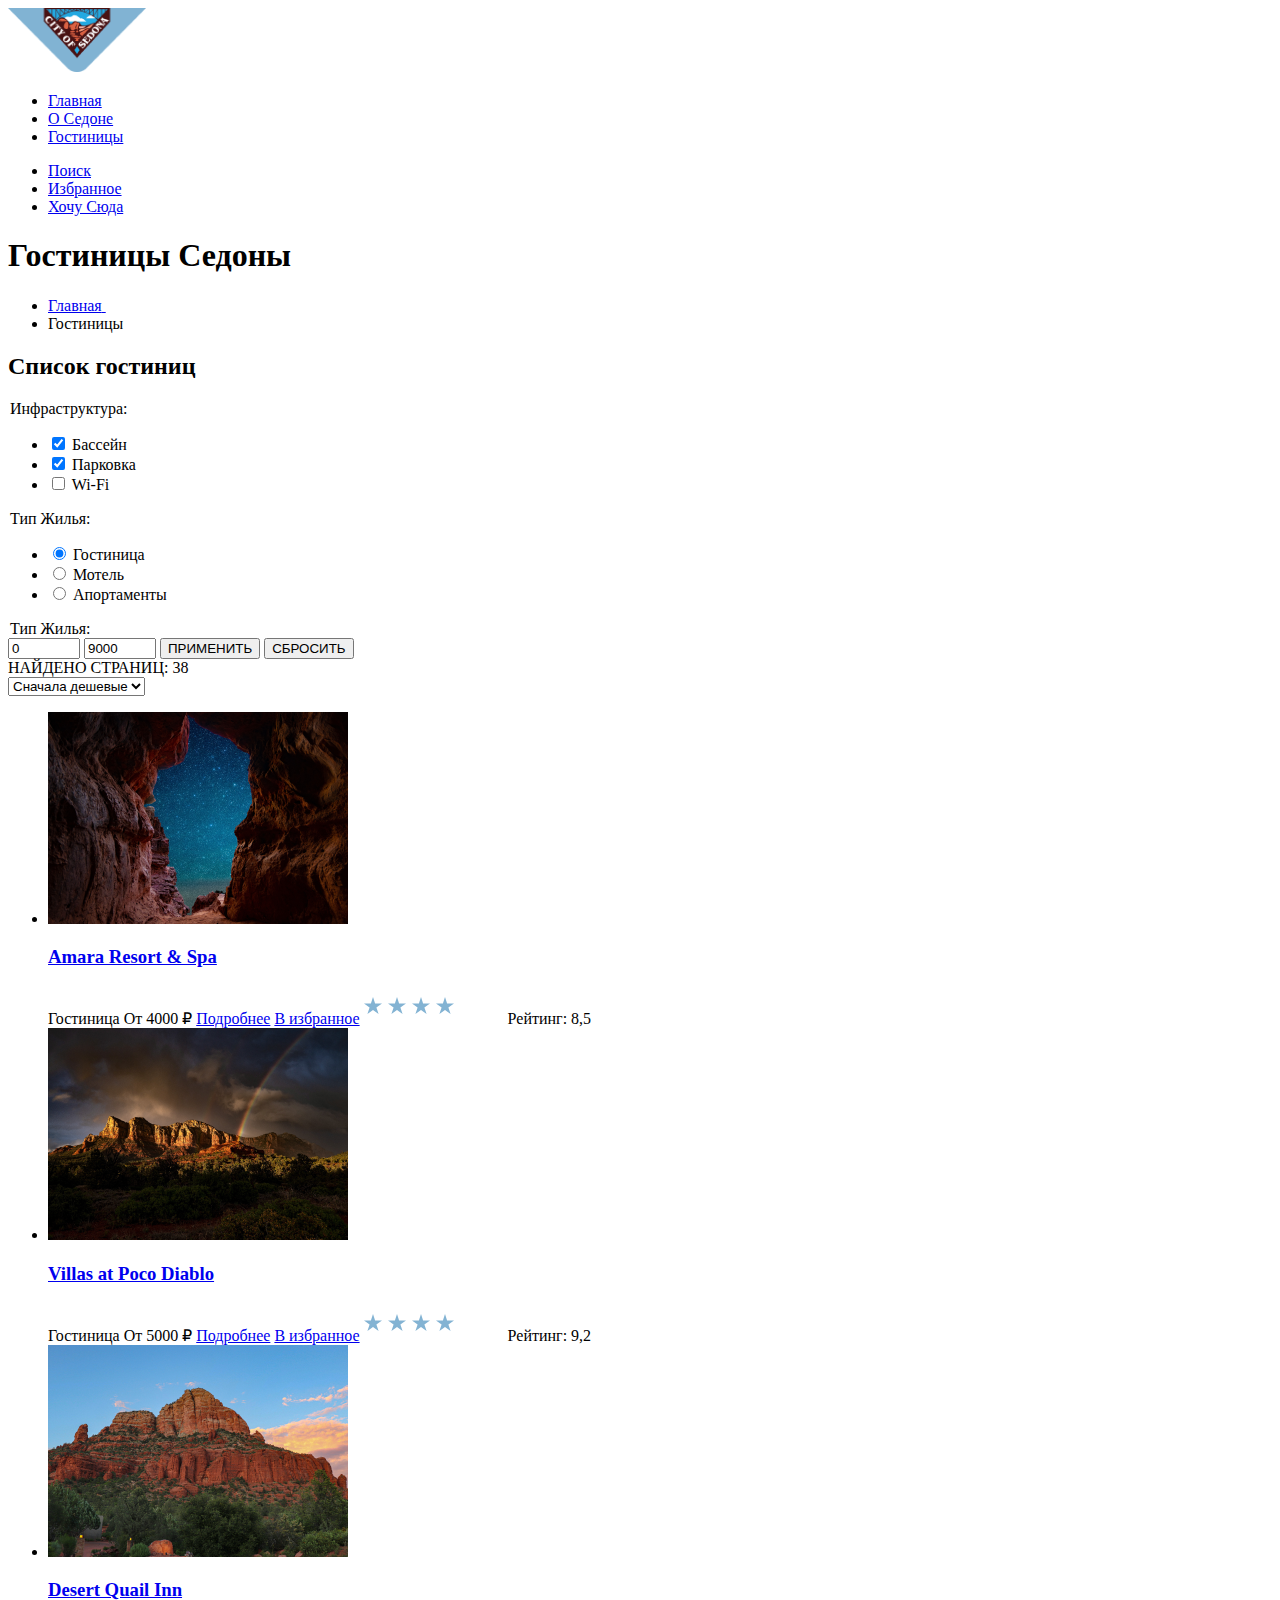
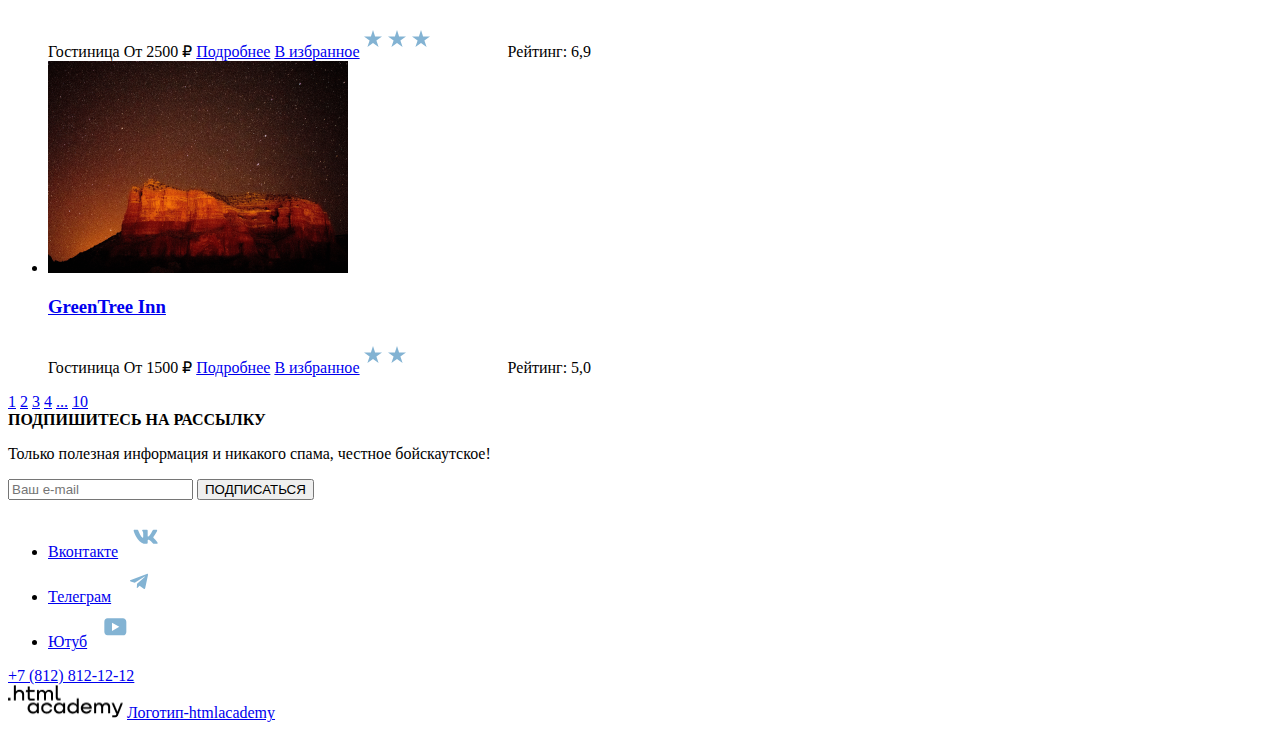
==== hotels.html @ 7211053e "Merge pull request #2 from Jura91/master" ====
<!DOCTYPE html>
<html lang="ru">
  <head>
    <meta charset="utf-8">
    <title>Страница каталога</title>
  </head>
  <body>
    <header class="main-header">
      <a href="index.html">
      <img src="./img/logo.png" alt="Логотип" width="138" height="64">
       </a>
      <nav class="navigation">
        <ul class="navigation-list">
          <li class="navigation-item">
            <a class="navigation-link" href="main.html">Главная</a>
          </li>
          <li class="navigation-item">
            <a class="navigation-link" href="about-sedona.html">О Седоне</a>
          </li>
          <li class="navigation-item">
            <a class="navigation-link navigation-link-current" href="hotels.html">Гостиницы</a>
          </li>
        </ul>
    
        <ul class="navigation-list navigation-user">
          <li class="navigation-item">
            <a class="navigation-link" href="#"><span class="visually-hidden">Поиск</span></a>
          </li>
          <li class="navigation-item">
            <a class="navigation-link" href="#"><span class="visually-hidden">Избранное</span></a>
          </li>
          <li class="navigation-item">
            <a class="navigation-link" href="#"><span class="visuallly-hidden">Хочу Сюда</span></a>
          </li>
        </ul>
      </nav>
    </header>
    <main class="main-inner">
      <header class="inner-header">
       <h1 class="inner-header-title">Гостиницы Седоны</h1>
       <ul class="breadcrumbs">
        <li class="breadcrumbs-item">
          <a class="breadcrumbs-link" href="index.html"><span class="visually-hidden">Главная</span>
          <img src="./img/home.png" alt="Главная" width="13" height="15">
           </a>
        </li>
        <li class="breadcrumbs-item">
          <a class="breadcrumbs-link">Гостиницы</a>
        </li>
       </ul>
      </header>  
      
      <section class="list-of-hotels">
        <h2 class="visuallly-hidden">Список гостиниц</h2>
        <form class="hotels-filter" action="#" method="get">
          <legend class="hotels-filter-title">Инфраструктура:</legend>
          <ul class="hotels-filter-list">
            <li class="hotels-filter-item">
             <label for="control">
               <input class="control-input" type="checkbox" checked name="swimming pool"> 
             Бассейн
             </label>
            </li>
            <li class="hotels-filter-item">
              <label for="control">
                <input class="control-input" type="checkbox" checked name="parking"> 
              Парковка
              </label>
             </li>
             <li class="hotels-filter-item">
              <label for="control">
                <input class="control-input" type="checkbox" name="Wi-Fi"> 
              Wi-Fi
              </label>
             </li>
          </ul>  

          <legend class="hotels-filter-title">Тип Жилья:</legend>
           <ul class="hotels-filter-list">
            <li class="hotels-filter-item">
              <label for="control">
                <input class="control-input" type="radio" name="list-of-hotels" checked> 
              Гостиница
              </label>
             </li>
             <li class="hotels-filter-item">
              <label for="control">
                <input class="control-input" type="radio" name="list-of-hotels"> 
              Мотель
              </label>
             </li>
             <li class="hotels-filter-item">
              <label for="control">
                <input class="control-input" type="radio" name="list-of-hotels"> 
              Апортаменты
              </label>
             </li>
          </ul>
         
          <legend class="hotels-filter-title">Тип Жилья:</legend>
           <div class="hotels-filter-list">
            <input type="number" class="hotels-filter-item" min="0" max="9000" value="0" step="100">
            <input type="number" class="hotels-filter-item" min="0" max="9000" value="9000" step="100">
            <input type="submit" value="ПРИМЕНИТЬ">
            <input type="submit" value="СБРОСИТЬ">
          </div>
          

        </form>
      </section>
      <section>
        <div class="header-seach">НАЙДЕНО СТРАНИЦ: 38
          <form>
            <label for="filter"></label>
            <select id="filter" name="filter">
              <option value="Сначала дешевые">Сначала дешевые</option>
              <option value="Сначала дороже">Сначала дороже</option>
              <option value="По дате">По дате</option>
           </select> 
         </form>
        </div>
      </section>
      <section class="catalog-products">
        <ul class="product-list">
          <li class="product-card">
            <a class="product-card-link" href="product.html">
              <img class="product-card-image" src="./img/hotel-1.png" alt="hotel-1">
              <h3 class="product-card-title">Amara Resort & Spa</h3>
            </a>
            <span class="product-type">Гостиница</span>
            <span class="product-card-price">От 4000 ₽</span>
            <a class="button" href="#">Подробнее</a>
            <a class="button" href="#">В избранное</a>
            <img src="./img/Четыре Звёзды.svg" alt="Четыре звезды">
            <span class="rating">Рейтинг: 8,5</span>
          </li>
          <li class="product-card">
            <a class="product-card-link" href="product.html">
              <img class="product-card-image" src="./img/hotel-2.png" alt="hotel-2">
              <h3 class="product-card-title">Villas at Poco Diablo</h3>
            </a>
            <span class="product-type">Гостиница</span>
            <span class="product-card-price">От 5000 ₽</span>
            <a class="button" href="#">Подробнее</a>
            <a class="button" href="#">В избранное</a>
            <img src="./img/Четыре Звёзды.svg" alt="Четыре звезды">
            <span class="rating">Рейтинг: 9,2</span>
          </li>
          <li class="product-card">
            <a class="product-card-link" href="product.html">
              <img class="product-card-image" src="./img/hotel-3.png" alt="hotel-3">
              <h3 class="product-card-title">Desert Quail Inn</h3>
            </a>
            <span class="product-type">Гостиница</span>
            <span class="product-card-price">От 2500 ₽</span>
            <a class="button" href="#">Подробнее</a>
            <a class="button" href="#">В избранное</a>
            <img src="./img/Три Звёзды.svg" alt="Четыре звезды">
            <span class="rating">Рейтинг: 6,9</span>
          </li>
          <li class="product-card">
            <a class="product-card-link" href="product.html">
              <img class="product-card-image" src="./img/hotel-4.png" alt="hotel-4">
              <h3 class="product-card-title">GreenTree Inn</h3>
            </a>
            <span class="product-type">Гостиница</span>
            <span class="product-card-price">От 1500 ₽</span>
            <a class="button" href="#">Подробнее</a>
            <a class="button" href="#">В избранное</a>
            <img src="./img/Две Звёзды.svg" alt="Четыре звезды">
            <span class="rating">Рейтинг: 5,0</span>
          </li>
        </ul>
      </section>
      <section class="pagination">
        <a href="#" class="active">1</a>
        <a href="#">2</a>
        <a href="#">3</a>
        <a href="#">4</a>
        <a href="#">...</a>
        <a href="#">10</a>
      </section>
      <section>
        <strong>ПОДПИШИТЕСЬ НА РАССЫЛКУ</strong>
        <p>Только полезная информация и никакого спама, честное бойскаутское!</p>
        <form>
          <input type="email" placeholder="Ваш e-mail">
          <button type="submit">ПОДПИСАТЬСЯ</button>
          </form>
      </section>
    </main>
    <footer class="page-footer">
      <section class="footer-social">
        <ul class="footer-social-list">
          <li class="footer-social-item">
            <a href="https://vk.com/htmlacademy"> <span class="visuallly-hidden">Вконтакте</span></a>
            <img src="./img/social-vk.svg" alt="logo-vk">
          </li>
          <li class="footer-social-item">
            <a href="https://t.me/htmlacademy"> <span class="visuallly-hidden">Телеграм</span></a>
            <img src="./img/social-telegram.svg" alt="logo-telegram">
          </li>
          <li class="footer-social-item">
            <a href="https://www.youtube.com/user/htmlacademyru"> <span class="visuallly-hidden">Ютуб</span></a>
            <img src="./img/social-youtube.svg" alt="logo-youtube">
          </li>  
        </ul>    
      </section>
    
      <section class="footer-contact">
        <a class="footer-contact-phone" href="tel:+78128121212">+7 (812) 812-12-12</a>
      </section>
    
      <section class="footer-logo">
        <img src="./img/logo_htmlacademy.png" alt="Логотип-htmlacademy" width="115" height="33">
        <a href="https://htmlacademy.ru/"><span class="visuallly-hidden">Логотип-htmlacademy</span></a>
      </section>
    
    </footer>
  </body>
</html>
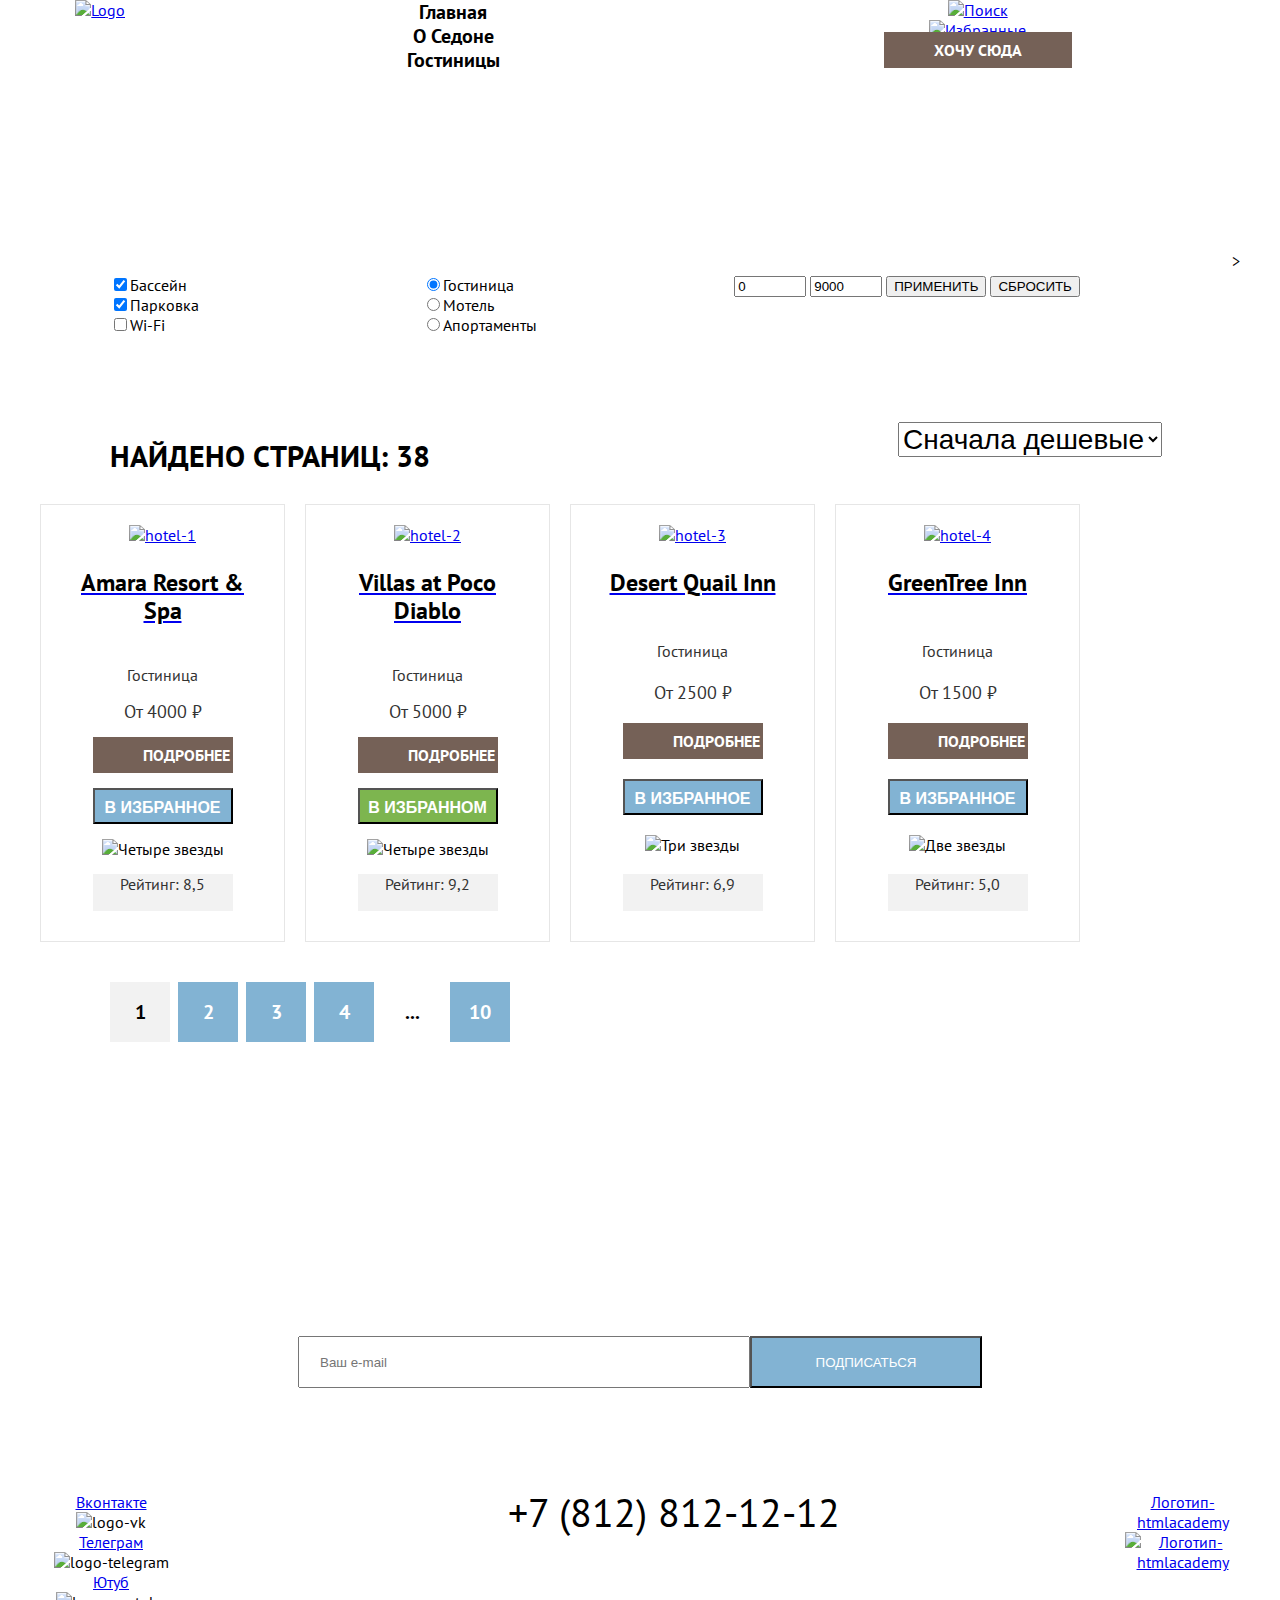
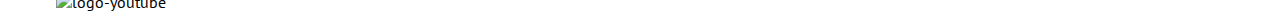
==== commit 0fd81068: "Flex2" ====
--- a/hotels.html
+++ b/hotels.html
@@ -3,14 +3,15 @@
   <head>
     <meta charset="utf-8">
     <title>Страница каталога</title>
+    <link rel="stylesheet" href="styles/styles.css">
   </head>
   <body>
     <header class="main-header">
-      <a href="index.html">
-      <img src="./img/logo.png" alt="Логотип" width="138" height="64">
-       </a>
       <nav class="navigation">
-        <ul class="navigation-list">
+        <a href="index.html" class="navigation-logo">
+          <img src="./img/logo.svg" width="138" height="64" alt="Logo">
+        </a>
+        <ul class="navigation-list list-reset">
           <li class="navigation-item">
             <a class="navigation-link" href="main.html">Главная</a>
           </li>
@@ -18,16 +19,18 @@
             <a class="navigation-link" href="about-sedona.html">О Седоне</a>
           </li>
           <li class="navigation-item">
-            <a class="navigation-link navigation-link-current" href="hotels.html">Гостиницы</a>
+            <a class="navigation-link" href="hotels.html">Гостиницы</a>
           </li>
         </ul>
     
-        <ul class="navigation-list navigation-user">
-          <li class="navigation-item">
-            <a class="navigation-link" href="#"><span class="visually-hidden">Поиск</span></a>
-          </li>
-          <li class="navigation-item">
-            <a class="navigation-link" href="#"><span class="visually-hidden">Избранное</span></a>
+        <ul class="navigation-user list-reset">
+          <li class="navigation-user-item">
+            <a class="navigation-user-link" href="#"><span class="visually-hidden"></span>
+            <img src="./img/search.svg" alt="Поиск"></a>
+          </li>
+          <li class="navigation-user-item">
+            <a class="navigation-user-link" href="#"><span class="visually-hidden"></span>
+            <img src="./img/favourites.svg" alt="Избранные"></a>
           </li>
           <li class="navigation-item">
             <a class="navigation-link" href="#"><span class="visuallly-hidden">Хочу Сюда</span></a>
@@ -35,81 +38,81 @@
         </ul>
       </nav>
     </header>
-    <main class="main-inner">
-      <header class="inner-header">
-       <h1 class="inner-header-title">Гостиницы Седоны</h1>
-       <ul class="breadcrumbs">
-        <li class="breadcrumbs-item">
-          <a class="breadcrumbs-link" href="index.html"><span class="visually-hidden">Главная</span>
-          <img src="./img/home.png" alt="Главная" width="13" height="15">
-           </a>
-        </li>
-        <li class="breadcrumbs-item">
-          <a class="breadcrumbs-link">Гостиницы</a>
-        </li>
-       </ul>
-      </header>  
-      
-      <section class="list-of-hotels">
-        <h2 class="visuallly-hidden">Список гостиниц</h2>
-        <form class="hotels-filter" action="#" method="get">
-          <legend class="hotels-filter-title">Инфраструктура:</legend>
-          <ul class="hotels-filter-list">
-            <li class="hotels-filter-item">
-             <label for="control">
-               <input class="control-input" type="checkbox" checked name="swimming pool"> 
-             Бассейн
-             </label>
-            </li>
-            <li class="hotels-filter-item">
-              <label for="control">
-                <input class="control-input" type="checkbox" checked name="parking"> 
-              Парковка
-              </label>
+    <main class="main-inner main-container">
+     <div class="page-container">
+      <section class="inner-section">
+       <div class="breadcrumbs-list">
+          <h1 class="inner-title">Гостиницы Седоны</h1>
+          <ul class="breadcrumbs list-reset">
+               <li class="breadcrumbs-item">
+                 <a class="breadcrumbs-link" href="index.html"><span class="visually-hidden">Главная</span>
+                    <img src="./img/home.png" alt="Главная" width="13" height="15">
+                 </a>
              </li>
-             <li class="hotels-filter-item">
-              <label for="control">
-                <input class="control-input" type="checkbox" name="Wi-Fi"> 
-              Wi-Fi
-              </label>
-             </li>
-          </ul>  
-
-          <legend class="hotels-filter-title">Тип Жилья:</legend>
-           <ul class="hotels-filter-list">
-            <li class="hotels-filter-item">
-              <label for="control">
-                <input class="control-input" type="radio" name="list-of-hotels" checked> 
-              Гостиница
-              </label>
-             </li>
-             <li class="hotels-filter-item">
-              <label for="control">
-                <input class="control-input" type="radio" name="list-of-hotels"> 
-              Мотель
-              </label>
-             </li>
-             <li class="hotels-filter-item">
-              <label for="control">
-                <input class="control-input" type="radio" name="list-of-hotels"> 
-              Апортаменты
-              </label>
-             </li>
-          </ul>
-         
-          <legend class="hotels-filter-title">Тип Жилья:</legend>
-           <div class="hotels-filter-list">
-            <input type="number" class="hotels-filter-item" min="0" max="9000" value="0" step="100">
-            <input type="number" class="hotels-filter-item" min="0" max="9000" value="9000" step="100">
-            <input type="submit" value="ПРИМЕНИТЬ">
-            <input type="submit" value="СБРОСИТЬ">
-          </div>
+               <li class="breadcrumbs-item">
+                 <a class="breadcrumbs-link">Гостиницы</a>
+              </li>
+           </ul>
+        </div>
+           <div class="list-of-hotels">
+                  <h2 class="visuallly-hidden" hidden>Список гостиниц</h2>
+              <form class="hotels-filter" action="#" method="get">
+                  <div class="filter-first">
+                     <legend class="hotels-filter-title">Инфраструктура:</legend>
+                     <ul class="hotels-filter-list list-reset">
+                        <li class="hotels-filter-item">
+                          <label for="control">
+                              <input class="control-input" type="checkbox" checked name="swimming pool">Бассейн
+                          </label>
+                        </li>
+                        <li class="hotels-filter-item">
+                            <label for="control">
+                              <input class="control-input" type="checkbox" checked name="parking">Парковка
+                            </label>
+                        </li>
+                        <li class="hotels-filter-item">
+                            <label for="control">
+                              <input class="control-input" type="checkbox" name="Wi-Fi">Wi-Fi
+                            </label>
+                         </li>
+                      </ul>  
+                    </div>
+                    <div class="filter-second">
+                        <legend class="hotels-filter-title">Тип Жилья:</legend>
+                          <ul class="hotels-filter-list list-reset">
+                            <li class="hotels-filter-item">
+                                <label for="control">
+                                  <input class="control-input" type="radio" name="list-of-hotels" checked>Гостиница
+                                </label>
+                              </li>
+                              <li class="hotels-filter-item">
+                                  <label for="control">
+                                    <input class="control-input" type="radio" name="list-of-hotels">Мотель
+                                  </label>
+                                </li>
+                                <li class="hotels-filter-item">
+                                    <label for="control">
+                                      <input class="control-input" type="radio" name="list-of-hotels">Апортаменты
+                                    </label>
+                                </li>
+                           </ul>
+                       </div>
+                    <div class="filter-third">
+                      <legend class="hotels-filter-title">Стоимость,₽:</legend>
+                      <div class="hotels-filter-list">
+                        <input type="number" class="hotels-filter-item" min="0" max="9000" value="0" step="100">
+                        <input type="number" class="hotels-filter-item" min="0" max="9000" value="9000" step="100">
+                        <input type="submit" value="ПРИМЕНИТЬ">
+                        <input type="submit" value="СБРОСИТЬ">
+                      </div>
+                    </div>>
+              </form>
+           </div>
           
-
-        </form>
-      </section>
+       </section>
       <section>
-        <div class="header-seach">НАЙДЕНО СТРАНИЦ: 38
+        <div class="header-search">
+          <p class="page-search">НАЙДЕНО СТРАНИЦ: 38</p>
           <form>
             <label for="filter"></label>
             <select id="filter" name="filter">
@@ -121,101 +124,104 @@
         </div>
       </section>
       <section class="catalog-products">
-        <ul class="product-list">
-          <li class="product-card">
-            <a class="product-card-link" href="product.html">
-              <img class="product-card-image" src="./img/hotel-1.png" alt="hotel-1">
+        <ul class="product-list list-reset">
+          <li class="product-card">
+            <a class="product-card-link" href="product.html">
+              <img class="product-card-image" src="./img/hotels/hotel-1.jpg" alt="hotel-1">
               <h3 class="product-card-title">Amara Resort & Spa</h3>
             </a>
             <span class="product-type">Гостиница</span>
             <span class="product-card-price">От 4000 ₽</span>
-            <a class="button" href="#">Подробнее</a>
-            <a class="button" href="#">В избранное</a>
-            <img src="./img/Четыре Звёзды.svg" alt="Четыре звезды">
+            <a class="button-link" href="#">Подробнее</a>
+            <button type="button" class="button-favorites">В избранное</button>
+            <img src="./img/four-stars.svg" alt="Четыре звезды">
             <span class="rating">Рейтинг: 8,5</span>
           </li>
           <li class="product-card">
             <a class="product-card-link" href="product.html">
-              <img class="product-card-image" src="./img/hotel-2.png" alt="hotel-2">
+              <img class="product-card-image" src="./img/hotels/hotel-2.jpg" alt="hotel-2">
               <h3 class="product-card-title">Villas at Poco Diablo</h3>
             </a>
             <span class="product-type">Гостиница</span>
             <span class="product-card-price">От 5000 ₽</span>
-            <a class="button" href="#">Подробнее</a>
-            <a class="button" href="#">В избранное</a>
-            <img src="./img/Четыре Звёзды.svg" alt="Четыре звезды">
+            <a class="button-link" href="#">Подробнее</a>
+            <button type="button" class="button-favorites button-favorites-touch">В избранном</button>
+            <img src="./img/four-stars.svg" alt="Четыре звезды">
             <span class="rating">Рейтинг: 9,2</span>
           </li>
           <li class="product-card">
             <a class="product-card-link" href="product.html">
-              <img class="product-card-image" src="./img/hotel-3.png" alt="hotel-3">
+              <img class="product-card-image" src="./img/hotels/hotel-3.jpg" alt="hotel-3">
               <h3 class="product-card-title">Desert Quail Inn</h3>
             </a>
             <span class="product-type">Гостиница</span>
             <span class="product-card-price">От 2500 ₽</span>
-            <a class="button" href="#">Подробнее</a>
-            <a class="button" href="#">В избранное</a>
-            <img src="./img/Три Звёзды.svg" alt="Четыре звезды">
+            <a class="button-link" href="#">Подробнее</a>
+            <button type="button" class="button-favorites">В избранное</button>
+            <img src="./img/three-stars.svg" alt="Три звезды">
             <span class="rating">Рейтинг: 6,9</span>
           </li>
           <li class="product-card">
             <a class="product-card-link" href="product.html">
-              <img class="product-card-image" src="./img/hotel-4.png" alt="hotel-4">
+              <img class="product-card-image" src="./img/hotels/hotel-4.jpg" alt="hotel-4">
               <h3 class="product-card-title">GreenTree Inn</h3>
             </a>
             <span class="product-type">Гостиница</span>
             <span class="product-card-price">От 1500 ₽</span>
-            <a class="button" href="#">Подробнее</a>
-            <a class="button" href="#">В избранное</a>
-            <img src="./img/Две Звёзды.svg" alt="Четыре звезды">
+            <a class="button-link" href="#">Подробнее</a>
+            <button type="button" class="button-favorites">В избранное</button>
+            <img src="./img/two-stars.svg" alt="Две звезды">
             <span class="rating">Рейтинг: 5,0</span>
           </li>
         </ul>
       </section>
       <section class="pagination">
-        <a href="#" class="active">1</a>
-        <a href="#">2</a>
-        <a href="#">3</a>
-        <a href="#">4</a>
-        <a href="#">...</a>
-        <a href="#">10</a>
-      </section>
-      <section>
-        <strong>ПОДПИШИТЕСЬ НА РАССЫЛКУ</strong>
-        <p>Только полезная информация и никакого спама, честное бойскаутское!</p>
-        <form>
+        <div class="pagination-item">
+            <a href="#" class="pagination-link active">1</a>
+            <a href="#" class="pagination-link">2</a>
+            <a href="#" class="pagination-link">3</a>
+            <a href="#" class="pagination-link">4</a>
+            <a href="#" class="pagination-link ellipsis">...</a>
+            <a href="#" class="pagination-link">10</a>
+         </div>
+      </section>
+      <section class="subscribe">
+        <h2 class="section-header section-header-color">ПОДПИШИТЕСЬ НА РАССЫЛКУ</h2>
+        <p class="section-header-text section-header-text-color">Только полезная информация и никакого спама, честное бойскаутское!</p>
+        <form class="subscribe-form">
           <input type="email" placeholder="Ваш e-mail">
-          <button type="submit">ПОДПИСАТЬСЯ</button>
-          </form>
-      </section>
+          <button type="submit" class="button-subscribe">ПОДПИСАТЬСЯ</button>
+        </form>
+      </section>
+    </div>
     </main>
     <footer class="page-footer">
-      <section class="footer-social">
-        <ul class="footer-social-list">
-          <li class="footer-social-item">
-            <a href="https://vk.com/htmlacademy"> <span class="visuallly-hidden">Вконтакте</span></a>
-            <img src="./img/social-vk.svg" alt="logo-vk">
-          </li>
-          <li class="footer-social-item">
-            <a href="https://t.me/htmlacademy"> <span class="visuallly-hidden">Телеграм</span></a>
-            <img src="./img/social-telegram.svg" alt="logo-telegram">
-          </li>
-          <li class="footer-social-item">
-            <a href="https://www.youtube.com/user/htmlacademyru"> <span class="visuallly-hidden">Ютуб</span></a>
-            <img src="./img/social-youtube.svg" alt="logo-youtube">
-          </li>  
-        </ul>    
-      </section>
-    
-      <section class="footer-contact">
-        <a class="footer-contact-phone" href="tel:+78128121212">+7 (812) 812-12-12</a>
-      </section>
-    
-      <section class="footer-logo">
-        <img src="./img/logo_htmlacademy.png" alt="Логотип-htmlacademy" width="115" height="33">
-        <a href="https://htmlacademy.ru/"><span class="visuallly-hidden">Логотип-htmlacademy</span></a>
-      </section>
-    
-    </footer>
+      <div class="page-footer-container">
+        <section class="footer-social">
+          <ul class="footer-social-list list-reset">
+            <li class="footer-social-item">
+              <a href="https://vk.com/htmlacademy"> <span class="visuallly-hidden">Вконтакте</span></a>
+              <img src="./img/social network/social-vk.svg" alt="logo-vk" width="47.33" height="40">
+            </li>
+            <li class="footer-social-item">
+              <a href="https://t.me/htmlacademy"> <span class="visuallly-hidden">Телеграм</span></a>
+              <img src="./img/social network/social-telegram.svg" alt="logo-telegram" width="47.33" height="40">
+            </li>
+            <li class="footer-social-item">
+              <a href="https://www.youtube.com/user/htmlacademyru"> <span class="visuallly-hidden">Ютуб</span></a>
+              <img src="./img/social network/social-youtube.svg" alt="logo-youtube" width="47.33" height="40">
+            </li>  
+          </ul>    
+        </section>
+        <section class="footer-contact">
+          <a class="footer-contact-phone" href="tel:+78128121212">+7 (812) 812-12-12</a>
+        </section>
+        <section class="footer-logo">
+          <a href="https://htmlacademy.ru/"><span class="visuallly-hidden">Логотип-htmlacademy</span>
+            <img src="./img/logo-htmlacademy.svg" alt="Логотип-htmlacademy" width="115" height="33">
+          </a>
+        </section>
+      </div>
+    </footer>  
   </body>
 </html>--- a/styles/styles.css
+++ b/styles/styles.css
@@ -0,0 +1,452 @@
+@font-face {
+    font-family: "PT Sans";
+    font-weight: 400;
+    font-style: normal;
+    src: url("../fonts/ptsans-400.woff2") format("woff2");
+    font-display: swap;
+}
+@font-face {
+    font-family: "PT Sans";
+    font-weight: 700;
+    font-style: normal;
+    src: url("../fonts/ptsans-700.woff2") format("woff2");
+    font-display: swap;
+}
+@font-face {
+    font-family: "PT Sans";
+    font-weight: 400;
+    font-style: italic;
+    src: url("../fonts/ptsans-400.woff2") format("woff2");
+    font-display: swap;
+}
+@font-face {
+    font-family: "PT Sans";
+    font-weight: 700;
+    font-style: italic;
+    src: url("../fonts/ptsans-700.woff2") format("woff2");
+    font-display: swap;
+}
+*{ box-sizing: border-box; }
+
+html {
+    height: 100%;
+}
+
+body {
+    margin: 0;
+    display: flex;
+    flex-direction: column;
+    min-height: 100%;
+    font-family: "PT Sans", sans-serif;
+    text-align: center;
+    background-color: #ffffff;
+    color: black;
+}
+
+.list-reset {
+    list-style: none;
+    margin: 0;
+    padding: 0;
+
+}
+.navigation {
+    display: flex;
+    width: 1200px;
+    margin: 0 auto;
+}
+.navigation-logo {
+    width: 138px;
+    margin-right: 30px;
+}
+
+.navigation-list {
+    font-size: 20px;
+    font-weight: 700;
+    line-height: 24px;
+    margin: 0;
+    padding: 0;
+    width: 600px;
+    
+}
+.navigation-user {
+    width: 600px;
+}
+.navigation-list a {
+    color: black;
+    text-decoration: none;
+}
+.navigation-user .navigation-link {
+    font-size: 16px;
+    font-weight: 700;
+    line-height: 20px;
+    color: #ffffff;
+    background-color: rgba(117, 97, 87, 1);
+    text-decoration: none;
+    text-transform: uppercase;
+    width: 160px;
+    height: 36px;
+    padding: 8px 50px 8px 50px;
+}
+.main-container {
+    flex-grow: 1;
+}
+.page-container {
+    width: 1200px;
+    margin: 0 auto;
+}
+.welcome  {
+    background-image: url("../img/index-background.png");
+    background-repeat: no-repeat;
+    display: block;
+    margin: 0 auto;
+}
+.section-header {
+    font-size: 30px;
+    font-weight: 700;
+    line-height: 36px;
+    text-transform: uppercase;
+}
+
+.section-header-text {
+    text-align: center;
+    margin: 0 auto;
+    font-size: 22px;
+    line-height: 26px;
+    width: 651px;
+    height: 52px;
+   
+
+}
+
+.advantages-list {
+    display: flex;
+    flex-wrap: wrap;
+    width: 1200px;
+    margin: 0;
+    padding: 0;
+}
+
+.advantages-item  {
+    width: 400px;
+    height: 385px;
+    display: flex;
+    justify-content: center;
+    align-items: center;
+    flex-wrap: wrap;
+    align-content: center;
+    
+    
+     
+} 
+
+
+.advantages-item-text {
+    display: flex;
+    flex-direction: column;
+    justify-content: center;
+    align-items: center;
+    width: 400px;
+}
+
+.advantages-item-image {
+
+    display: block;
+    width: 800px;
+}
+.advantages-item-image img {
+    display: block;
+}
+
+.advantages-list p {
+    font-size: 18px;
+    line-height: 21px;
+}
+.advantages-title {
+    font-size: 24px;
+    font-weight:700;
+    line-height: 28px;
+    text-transform: uppercase;
+    width: 175px;
+    height: 56px;
+}
+
+.advantages-item-user {
+    display: flex;
+    padding: 81px 85px ;
+    justify-content: center;
+    align-items: center;
+    min-width: 300px;
+    height: 385px;
+} 
+
+
+.advantages-item-wrapper {
+    display: flex;
+    width: 100%;
+
+}
+.advantages-item-wrap {
+    display: flex;
+    width: 100%;
+    flex-direction: row-reverse;
+
+}
+
+.advantages-item.advantages-color-dark {
+    background-color: #82B3D3;
+    color: #ffffff;
+}
+.advantages-item.advantages-color-light {
+    background-color: rgba(131, 179, 211, 0.12);  
+}
+.advantages-item.advantages-color {
+    background-color: rgba(131, 179, 211, 0.2);
+}
+.search-hotel {
+    font-size: 20px;
+    line-height: 36px;
+    font-weight: 700;
+    background-color: rgba(117, 97, 87, 1);
+    width: 376px;
+    height: 52px;
+    padding: 8px 50px 8px 50px;
+    text-decoration: none;
+    color: #ffffff;
+}
+.advantages-discription {
+    font-size: 18px;
+    line-height: 21px;
+    max-width: 230px;
+}
+
+.section-header-color {
+    color: #ffffff;
+}
+.section-header-text.section-header-text-color {
+    color: #ffffff;
+}
+.subscribe  {
+    background-image: url("../img/subscription-background.jpg");
+    padding: 96px 258px 104px 258px;
+}
+
+.subscribe-form {
+    display: flex;
+}
+
+
+.button-subscribe  {
+    width: 232px;
+    height: 52px;
+    padding: 8px 50px 8px 50px;
+    color: #ffffff;
+    background-color: rgba(130,179,211,1);
+
+}
+.subscribe input {
+    width: 452px;
+    height: 52px;
+    padding: 12px 20px 12px 20px;
+}
+
+    
+.footer-contact-phone {
+    font-size: 40px;
+    line-height: 40px;
+    color: black;
+    text-decoration: none;
+}
+.inner-section {
+    background-image: url(../img/catalog-background.jpg);
+    background-repeat: no-repeat;
+}
+
+.inner-title {
+    font-size: 60px;
+    font-weight: 700;
+    line-height: 78px;
+    color: #ffffff;
+    text-align: start;
+    margin-left: 70px;
+}
+.breadcrumbs {
+    display: flex;
+    padding: 0;
+    margin: 0;
+    padding-left: 70px;
+}
+.breadcrumbs-link {
+    margin-right: 28px;
+    font-size: 16px;
+    line-height: 21px;
+    color: #ffffff;
+}
+.hotels-filter-title {
+    font-size: 20px;
+    font-weight: 700;
+    line-height: 24px;
+    color: #ffffff;
+}
+.control-input {
+    font-size: 18px;
+    line-height: 23px;
+    color: #ffffff;
+}
+.page-search {
+    font-size: 30px;
+    font-weight: 700;
+    line-height: 36px;
+}
+.header-search {
+    display: flex;
+    justify-content: space-between;
+    width: 1060px;
+    margin: 0 auto;
+}   
+.header-search select {
+    font-size: 28px;
+    line-height: 21px;
+}
+.header-search form {
+    width: 292px;
+    height: 49px;
+    padding: 14px 20px 14px 20px;
+}
+.product-card-title {
+    font-size: 24px;
+    font-weight: 700;
+    line-height: 28px;
+    color: black;
+    text-decoration: none;
+}
+.product-type {
+    font-size: 16px;
+    line-height: 21px;
+    color: #333333;
+}
+.product-card-price {
+    font-size: 18px;
+    line-height: 21px;
+    color: #333333;   
+}
+.button-link {
+    font-size: 16px;
+    font-weight: 700;
+    line-height: 20px;
+    color: #ffffff;
+    width: 140px;
+    height: 36px;
+    padding: 8px 50px 8px 50px;
+    background-color: #756157;
+    text-decoration: none;
+    text-transform: uppercase;
+}
+.button-favorites {
+    font-size: 16px;
+    line-height: 20px;
+    font-weight: 700;
+    color: #ffffff;
+    width: 140px;
+    height: 36px;
+    padding: 8px 7px 8px 7px;
+    background-color: #82B3D3;
+    text-decoration: none;
+    text-transform: uppercase;
+}
+.button-favorites.button-favorites-touch {
+    background-color: #7DB54F;
+}
+.rating {
+    font-size: 16px;
+    line-height: 20px;
+    color: #333333;
+    width: 140px;
+    height: 37px;
+    background-color: #F2F2F2;
+}
+.pagination {
+    margin: 40px 70px 60px 70px;
+    padding: 0;
+    
+}
+.pagination-item {
+    display: flex;
+    margin-right: 8px;
+    width: 1060px;
+    height: 60px;
+}
+.pagination-link {
+    display: block;
+    width: 60px;
+    height: 60px;
+    margin-right: 8px;
+    font-size: 20px;
+    line-height: 36px;
+    font-weight: 700;
+    text-decoration: none;
+    align-content: center;
+    color: #ffffff;
+    background-color: #82B3D3;
+}
+.pagination-link.active {
+    color: #000000;
+    background-color: #F2F2F2;
+    text-decoration: none;
+}
+.pagination-link.ellipsis {
+    color: #000000;
+    background-color: #ffffff;
+}
+.page-footer-container {
+    display: flex;
+    width: 1200px;
+    margin: 0 auto;
+}
+.footer-social {
+    width: 142px;
+    margin-right: 41.5px;
+}
+.footer-contact {
+    width: 720px;
+    margin-left: auto;
+}
+.footer-logo {
+    width: 115px;
+    margin-left: auto;
+}
+
+.hotels-filter {
+    display: flex;
+    justify-content: space-between;
+}
+.filter-first {
+    width: 160px;
+    height: 157px;
+    text-align: start;
+    padding-left: 70px;
+    margin-right: 70px;  
+}
+.filter-second {
+    width: 160px;
+    height: 157px;
+    text-align: start;   
+}
+.product-list {
+    width: 1060px;
+    display: flex;
+    justify-content: space-between;  
+}
+.product-card {
+    width: 340px;
+    height: 438px;
+    display: flex;
+    flex-direction: column;
+    justify-content: space-between ;
+    align-items: center;
+    
+    margin-right: 20px;
+    border: 1px solid #E6E6E6;
+    padding: 20px;
+    padding-bottom: 30px;
+
+}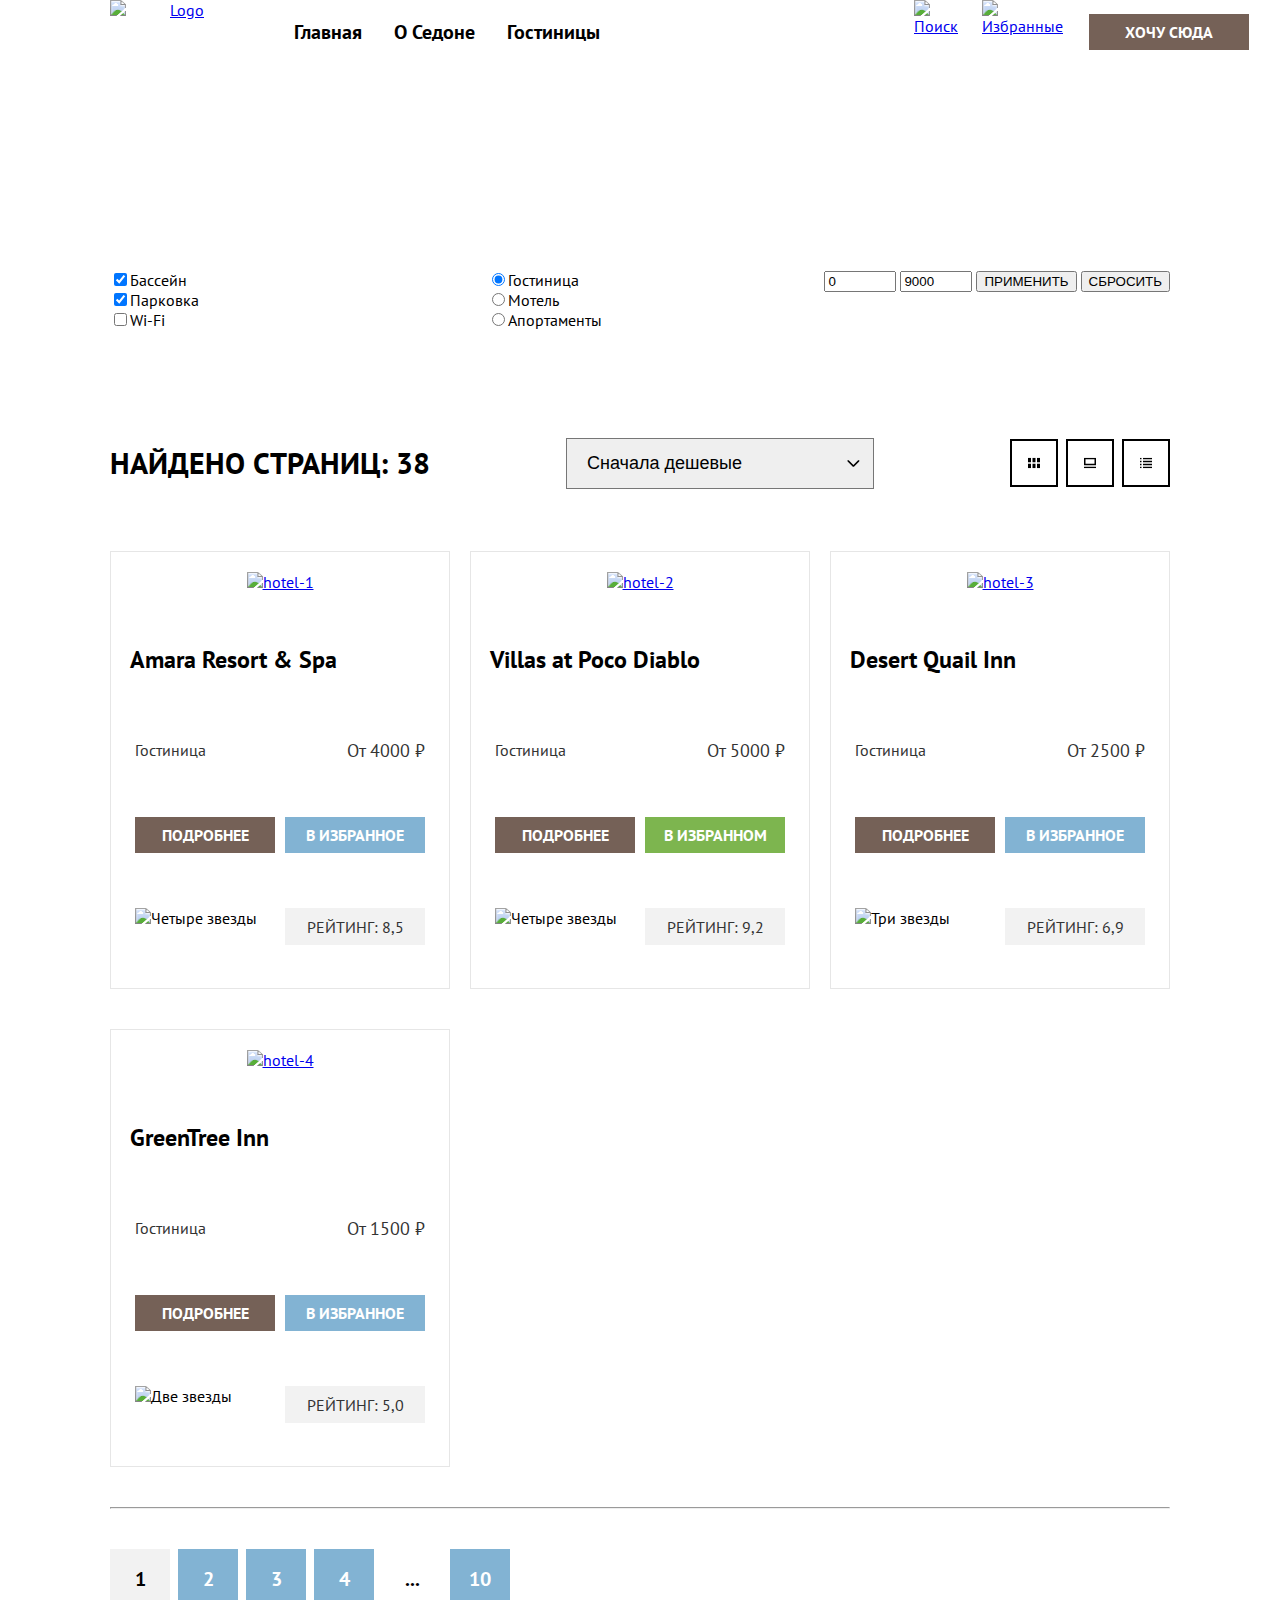
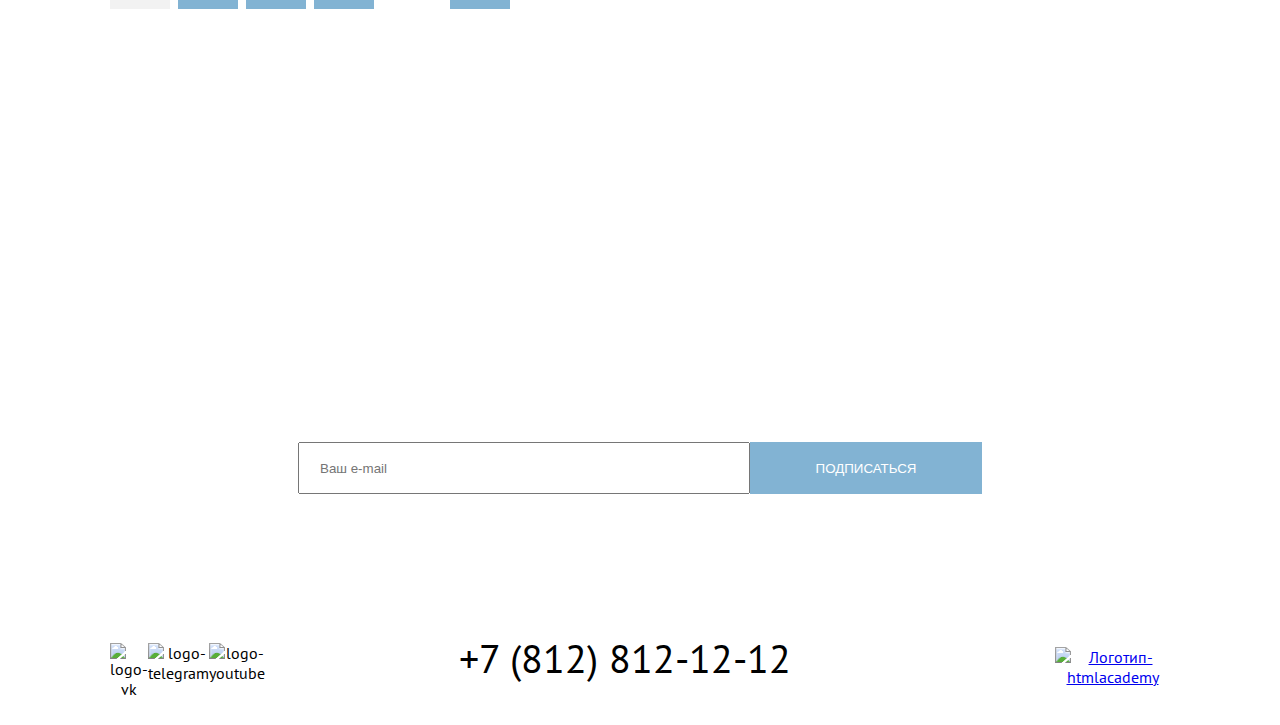
==== commit 0eaf9d74: "The Sedona project" ====
--- a/hotels.html
+++ b/hotels.html
@@ -33,7 +33,7 @@
             <img src="./img/favourites.svg" alt="Избранные"></a>
           </li>
           <li class="navigation-item">
-            <a class="navigation-link" href="#"><span class="visuallly-hidden">Хочу Сюда</span></a>
+            <a class="navigation-user-link want" href="#">Хочу Сюда</a>
           </li>
         </ul>
       </nav>
@@ -46,16 +46,17 @@
           <ul class="breadcrumbs list-reset">
                <li class="breadcrumbs-item">
                  <a class="breadcrumbs-link" href="index.html"><span class="visually-hidden">Главная</span>
-                    <img src="./img/home.png" alt="Главная" width="13" height="15">
+                    <img src="./img/home-breadcrambs.svg" alt="Главная" width="13" height="15">
                  </a>
              </li>
+             <img src="./img/arrow-breadcrumbs.svg" alt="Стрелка" class="arrow-breadcrumbs" width="8" height="20">
                <li class="breadcrumbs-item">
                  <a class="breadcrumbs-link">Гостиницы</a>
               </li>
            </ul>
         </div>
            <div class="list-of-hotels">
-                  <h2 class="visuallly-hidden" hidden>Список гостиниц</h2>
+                  <h2 class="visually-hidden">Список гостиниц</h2>
               <form class="hotels-filter" action="#" method="get">
                   <div class="filter-first">
                      <legend class="hotels-filter-title">Инфраструктура:</legend>
@@ -95,7 +96,7 @@
                                       <input class="control-input" type="radio" name="list-of-hotels">Апортаменты
                                     </label>
                                 </li>
-                           </ul>
+                           </ul>     
                        </div>
                     <div class="filter-third">
                       <legend class="hotels-filter-title">Стоимость,₽:</legend>
@@ -105,76 +106,112 @@
                         <input type="submit" value="ПРИМЕНИТЬ">
                         <input type="submit" value="СБРОСИТЬ">
                       </div>
-                    </div>>
               </form>
            </div>
-          
        </section>
       <section>
         <div class="header-search">
-          <p class="page-search">НАЙДЕНО СТРАНИЦ: 38</p>
-          <form>
-            <label for="filter"></label>
-            <select id="filter" name="filter">
-              <option value="Сначала дешевые">Сначала дешевые</option>
-              <option value="Сначала дороже">Сначала дороже</option>
-              <option value="По дате">По дате</option>
-           </select> 
-         </form>
-        </div>
+              <p class="page-search">НАЙДЕНО СТРАНИЦ: 38</p>
+              <form class="filter-sort">
+                <label for="filter"></label>
+                <select id="filter" name="filter" class="filter-list">
+                  <option value="Сначала дешевые">Сначала дешевые</option>
+                  <option value="Сначала дороже">Сначала дороже</option>
+                  <option value="По дате">По дате</option>
+              </select> 
+             
+              <img src="./img/arrow.svg" alt="Стрелка" class="filter-list-arrow">
+            </form>
+            <div class="filter-block"> 
+                <div class="filter-block-item">
+                  <img src="./img/filters/search-filter-1.svg" alt="Фильтр-1"> 
+                </div>
+                <div class="filter-block-item"> 
+                  <img src="./img/filters/search-filter-2.svg" alt="Фыильтр-2">
+                </div>
+                <div class="filter-block-item">
+                  <img src="./img/filters/search-filter-3.svg" alt="Фильтр-3">
+                </div>
+              </div>
+           </div>
       </section>
       <section class="catalog-products">
         <ul class="product-list list-reset">
-          <li class="product-card">
-            <a class="product-card-link" href="product.html">
-              <img class="product-card-image" src="./img/hotels/hotel-1.jpg" alt="hotel-1">
-              <h3 class="product-card-title">Amara Resort & Spa</h3>
-            </a>
-            <span class="product-type">Гостиница</span>
-            <span class="product-card-price">От 4000 ₽</span>
-            <a class="button-link" href="#">Подробнее</a>
-            <button type="button" class="button-favorites">В избранное</button>
-            <img src="./img/four-stars.svg" alt="Четыре звезды">
-            <span class="rating">Рейтинг: 8,5</span>
-          </li>
-          <li class="product-card">
-            <a class="product-card-link" href="product.html">
-              <img class="product-card-image" src="./img/hotels/hotel-2.jpg" alt="hotel-2">
-              <h3 class="product-card-title">Villas at Poco Diablo</h3>
-            </a>
-            <span class="product-type">Гостиница</span>
-            <span class="product-card-price">От 5000 ₽</span>
-            <a class="button-link" href="#">Подробнее</a>
-            <button type="button" class="button-favorites button-favorites-touch">В избранном</button>
-            <img src="./img/four-stars.svg" alt="Четыре звезды">
-            <span class="rating">Рейтинг: 9,2</span>
-          </li>
-          <li class="product-card">
-            <a class="product-card-link" href="product.html">
-              <img class="product-card-image" src="./img/hotels/hotel-3.jpg" alt="hotel-3">
-              <h3 class="product-card-title">Desert Quail Inn</h3>
-            </a>
-            <span class="product-type">Гостиница</span>
-            <span class="product-card-price">От 2500 ₽</span>
-            <a class="button-link" href="#">Подробнее</a>
-            <button type="button" class="button-favorites">В избранное</button>
-            <img src="./img/three-stars.svg" alt="Три звезды">
-            <span class="rating">Рейтинг: 6,9</span>
-          </li>
-          <li class="product-card">
-            <a class="product-card-link" href="product.html">
-              <img class="product-card-image" src="./img/hotels/hotel-4.jpg" alt="hotel-4">
-              <h3 class="product-card-title">GreenTree Inn</h3>
-            </a>
-            <span class="product-type">Гостиница</span>
-            <span class="product-card-price">От 1500 ₽</span>
-            <a class="button-link" href="#">Подробнее</a>
-            <button type="button" class="button-favorites">В избранное</button>
-            <img src="./img/two-stars.svg" alt="Две звезды">
-            <span class="rating">Рейтинг: 5,0</span>
-          </li>
-        </ul>
-      </section>
+              <li class="product-card">
+                    <a class="product-card-link" href="product.html">
+                      <img class="product-card-image" src="./img/hotels/hotel-1.jpg" alt="hotel-1">
+                    </a>
+                    <h3 class="product-card-title">Amara Resort & Spa</h3>
+                    <div class="product-row">  
+                      <span class="product-type">Гостиница</span>
+                      <span class="product-card-price">От 4000 ₽</span>
+                    </div> 
+                    <div class="product-row">
+                      <a class="button-link" href="#">Подробнее</a>
+                      <button type="button" class="button-favorites">В избранное</button>
+                    </div>
+                    <div class="product-row">
+                      <img src="./img/four-stars.svg" alt="Четыре звезды">
+                      <span class="rating">Рейтинг: 8,5</span>
+                    </div>  
+              </li>
+              <li class="product-card">
+                      <a class="product-card-link" href="product.html">
+                        <img class="product-card-image" src="./img/hotels/hotel-2.jpg" alt="hotel-2">
+                      </a>
+                      <h3 class="product-card-title">Villas at Poco Diablo</h3>
+                     <div class="product-row"> 
+                        <span class="product-type">Гостиница</span>
+                        <span class="product-card-price">От 5000 ₽</span>
+                     </div> 
+                     <div class="product-row">
+                        <a class="button-link" href="#">Подробнее</a>
+                        <button type="button" class="button-favorites button-favorites-touch">В избранном</button>
+                      </div> 
+                      <div class="product-row">
+                        <img src="./img/four-stars.svg" alt="Четыре звезды">
+                        <span class="rating">Рейтинг: 9,2</span>
+                      </div>
+              </li>
+              <li class="product-card">
+                        <a class="product-card-link" href="product.html">
+                          <img class="product-card-image" src="./img/hotels/hotel-3.jpg" alt="hotel-3">
+                        </a>
+                        <h3 class="product-card-title">Desert Quail Inn</h3>
+                     <div class="product-row"> 
+                        <span class="product-type">Гостиница</span>
+                        <span class="product-card-price">От 2500 ₽</span>
+                     </div> 
+                     <div class="product-row">
+                        <a class="button-link" href="#">Подробнее</a>
+                        <button type="button" class="button-favorites">В избранное</button>
+                      </div>
+                      <div class="product-row">
+                        <img src="./img/three-stars.svg" alt="Три звезды">
+                        <span class="rating">Рейтинг: 6,9</span>
+                      </div>
+              </li>
+              <li class="product-card">
+                      <a class="product-card-link" href="product.html">
+                        <img class="product-card-image" src="./img/hotels/hotel-4.jpg" alt="hotel-4">
+                      </a>
+                      <h3 class="product-card-title">GreenTree Inn</h3>
+                      <div class="product-row">
+                          <span class="product-type">Гостиница</span>
+                          <span class="product-card-price">От 1500 ₽</span>
+                      </div>
+                      <div class="product-row">
+                          <a class="button-link" href="#">Подробнее</a>
+                          <button type="button" class="button-favorites">В избранное</button>
+                       </div>
+                       <div class="product-row">
+                          <img src="./img/two-stars.svg" alt="Две звезды">
+                          <span class="rating">Рейтинг: 5,0</span>
+                       </div>
+              </li>
+            </ul>
+      </section>
+      <hr class="line">
       <section class="pagination">
         <div class="pagination-item">
             <a href="#" class="pagination-link active">1</a>
@@ -200,15 +237,15 @@
         <section class="footer-social">
           <ul class="footer-social-list list-reset">
             <li class="footer-social-item">
-              <a href="https://vk.com/htmlacademy"> <span class="visuallly-hidden">Вконтакте</span></a>
+              <a href="https://vk.com/htmlacademy"> <span class="visually-hidden">Вконтакте</span></a>
               <img src="./img/social network/social-vk.svg" alt="logo-vk" width="47.33" height="40">
             </li>
             <li class="footer-social-item">
-              <a href="https://t.me/htmlacademy"> <span class="visuallly-hidden">Телеграм</span></a>
+              <a href="https://t.me/htmlacademy"> <span class="visually-hidden">Телеграм</span></a>
               <img src="./img/social network/social-telegram.svg" alt="logo-telegram" width="47.33" height="40">
             </li>
             <li class="footer-social-item">
-              <a href="https://www.youtube.com/user/htmlacademyru"> <span class="visuallly-hidden">Ютуб</span></a>
+              <a href="https://www.youtube.com/user/htmlacademyru"> <span class="visually-hidden">Ютуб</span></a>
               <img src="./img/social network/social-youtube.svg" alt="logo-youtube" width="47.33" height="40">
             </li>  
           </ul>    
@@ -217,7 +254,7 @@
           <a class="footer-contact-phone" href="tel:+78128121212">+7 (812) 812-12-12</a>
         </section>
         <section class="footer-logo">
-          <a href="https://htmlacademy.ru/"><span class="visuallly-hidden">Логотип-htmlacademy</span>
+          <a href="https://htmlacademy.ru/"><span class="visually-hidden">Логотип-htmlacademy</span>
             <img src="./img/logo-htmlacademy.svg" alt="Логотип-htmlacademy" width="115" height="33">
           </a>
         </section>
--- a/styles/styles.css
+++ b/styles/styles.css
@@ -27,11 +27,19 @@
     font-display: swap;
 }
 *{ box-sizing: border-box; }
-
+.visually-hidden {
+    position: absolute;
+    width: 1px;
+    height: 1px;
+    margin: -1px;
+    padding: 0;
+    border: 0;
+    clip: rect(0 0 0 0);
+    overflow: hidden;
+  }
 html {
     height: 100%;
 }
-
 body {
     margin: 0;
     display: flex;
@@ -42,12 +50,10 @@
     background-color: #ffffff;
     color: black;
 }
-
 .list-reset {
     list-style: none;
     margin: 0;
     padding: 0;
-
 }
 .navigation {
     display: flex;
@@ -55,27 +61,42 @@
     margin: 0 auto;
 }
 .navigation-logo {
+    display: flex;
     width: 138px;
     margin-right: 30px;
-}
-
+    margin-left: 70px;
+}
 .navigation-list {
+    display: flex;
+    flex-wrap: wrap;
     font-size: 20px;
     font-weight: 700;
     line-height: 24px;
     margin: 0;
     padding: 0;
-    width: 600px;
-    
+    width: 339px;
+    margin-right: 285px;  
+}
+.navigation-link {
+    display: block;
+    padding: 20px 16px;
+    color: black;
+    text-decoration: none;
 }
 .navigation-user {
-    width: 600px;
-}
-.navigation-list a {
-    color: black;
-    text-decoration: none;
-}
-.navigation-user .navigation-link {
+    display: flex;
+    margin: 0;
+    padding: 0;
+    width: 268px;
+}
+.navigation-user-link {
+    display: block;
+    min-width: 44px;
+    min-height: 64px;
+    padding: 0 12px;
+}
+.navigation-user-link.want {
+    display: block;
     font-size: 16px;
     font-weight: 700;
     line-height: 20px;
@@ -84,8 +105,10 @@
     text-decoration: none;
     text-transform: uppercase;
     width: 160px;
-    height: 36px;
-    padding: 8px 50px 8px 50px;
+    min-height: 36px;
+    margin: 14px;
+    padding: 8px 8px 8px 8px;
+    border: 0;
 }
 .main-container {
     flex-grow: 1;
@@ -105,8 +128,13 @@
     font-weight: 700;
     line-height: 36px;
     text-transform: uppercase;
-}
-
+    margin-top: 64px;
+    margin-bottom: 25px;
+}
+.section-head {
+    margin-top: 96px;
+    margin-bottom: 20px;
+}
 .section-header-text {
     text-align: center;
     margin: 0 auto;
@@ -114,10 +142,11 @@
     line-height: 26px;
     width: 651px;
     height: 52px;
-   
-
-}
-
+    margin-bottom: 64px;
+}
+.section-head-text {
+    margin-bottom: 54px;
+}
 .advantages-list {
     display: flex;
     flex-wrap: wrap;
@@ -125,7 +154,6 @@
     margin: 0;
     padding: 0;
 }
-
 .advantages-item  {
     width: 400px;
     height: 385px;
@@ -133,13 +161,8 @@
     justify-content: center;
     align-items: center;
     flex-wrap: wrap;
-    align-content: center;
-    
-    
-     
+    align-content: center;   
 } 
-
-
 .advantages-item-text {
     display: flex;
     flex-direction: column;
@@ -147,16 +170,14 @@
     align-items: center;
     width: 400px;
 }
-
 .advantages-item-image {
-
     display: block;
     width: 800px;
+    margin-bottom: 64 px;
 }
 .advantages-item-image img {
     display: block;
 }
-
 .advantages-list p {
     font-size: 18px;
     line-height: 21px;
@@ -169,7 +190,6 @@
     width: 175px;
     height: 56px;
 }
-
 .advantages-item-user {
     display: flex;
     padding: 81px 85px ;
@@ -178,20 +198,15 @@
     min-width: 300px;
     height: 385px;
 } 
-
-
 .advantages-item-wrapper {
     display: flex;
     width: 100%;
-
 }
 .advantages-item-wrap {
     display: flex;
     width: 100%;
     flex-direction: row-reverse;
-
-}
-
+}
 .advantages-item.advantages-color-dark {
     background-color: #82B3D3;
     color: #ffffff;
@@ -218,7 +233,6 @@
     line-height: 21px;
     max-width: 230px;
 }
-
 .section-header-color {
     color: #ffffff;
 }
@@ -227,29 +241,26 @@
 }
 .subscribe  {
     background-image: url("../img/subscription-background.jpg");
+    background-size: cover;
     padding: 96px 258px 104px 258px;
-}
-
+    margin-top: 96px;
+}
 .subscribe-form {
     display: flex;
 }
-
-
 .button-subscribe  {
     width: 232px;
     height: 52px;
     padding: 8px 50px 8px 50px;
     color: #ffffff;
     background-color: rgba(130,179,211,1);
-
+    border: 0;
 }
 .subscribe input {
     width: 452px;
     height: 52px;
     padding: 12px 20px 12px 20px;
-}
-
-    
+}   
 .footer-contact-phone {
     font-size: 40px;
     line-height: 40px;
@@ -259,8 +270,9 @@
 .inner-section {
     background-image: url(../img/catalog-background.jpg);
     background-repeat: no-repeat;
-}
-
+    padding: 35px 70px;
+    margin: 0;
+}
 .inner-title {
     font-size: 60px;
     font-weight: 700;
@@ -268,18 +280,20 @@
     color: #ffffff;
     text-align: start;
     margin-left: 70px;
+    margin: 0 0 8px;
 }
 .breadcrumbs {
     display: flex;
     padding: 0;
     margin: 0;
-    padding-left: 70px;
+    margin-bottom: 40px;
 }
 .breadcrumbs-link {
-    margin-right: 28px;
+    margin-right: 10px;
     font-size: 16px;
     line-height: 21px;
     color: #ffffff;
+    margin-left: 10px; 
 }
 .hotels-filter-title {
     font-size: 20px;
@@ -302,22 +316,52 @@
     justify-content: space-between;
     width: 1060px;
     margin: 0 auto;
+    align-items: center;
+    margin-bottom: 40px;
+    margin-top: 50px;
 }   
+.filter-list {
+    padding: 14px 131px 14px 20px;
+    -webkit-appearance: none;  
+}
+.filter-sort {
+    position: relative;
+}
+.filter-block {
+    display: flex;
+    justify-content: space-between;  
+}
+.filter-block-item {
+    border: 2px solid black;
+    width: 48px;
+    height: 48px;
+    display: flex;
+    padding: 16px; 
+}
+.filter-block-item:not(:last-child) {
+    margin-right: 8px;
+}
+.filter-list-arrow {
+    position: absolute;
+    right: 10px;
+    top: 15px;
+}
+.filter-block-item img {
+    max-width: 100%;
+}
 .header-search select {
-    font-size: 28px;
+    font-size: 18px;
     line-height: 21px;
-}
-.header-search form {
-    width: 292px;
-    height: 49px;
-    padding: 14px 20px 14px 20px;
 }
 .product-card-title {
     font-size: 24px;
     font-weight: 700;
     line-height: 28px;
     color: black;
-    text-decoration: none;
+    text-align:left;
+    text-decoration: none;
+    min-width: 300px;
+    height: 28px;
 }
 .product-type {
     font-size: 16px;
@@ -336,12 +380,13 @@
     color: #ffffff;
     width: 140px;
     height: 36px;
-    padding: 8px 50px 8px 50px;
+    padding: 8px 8px 8px 8px;
     background-color: #756157;
     text-decoration: none;
     text-transform: uppercase;
 }
 .button-favorites {
+    font-family: "PT Sans";
     font-size: 16px;
     line-height: 20px;
     font-weight: 700;
@@ -352,6 +397,7 @@
     background-color: #82B3D3;
     text-decoration: none;
     text-transform: uppercase;
+    border: 0;
 }
 .button-favorites.button-favorites-touch {
     background-color: #7DB54F;
@@ -363,11 +409,12 @@
     width: 140px;
     height: 37px;
     background-color: #F2F2F2;
+    align-content: center;
+    text-transform: uppercase;
 }
 .pagination {
     margin: 40px 70px 60px 70px;
     padding: 0;
-    
 }
 .pagination-item {
     display: flex;
@@ -406,47 +453,71 @@
     width: 142px;
     margin-right: 41.5px;
 }
+.footer-social-list {
+    display: flex;
+    min-width: 142px;
+    height: 40px;
+    margin-top: 45px;
+    margin-bottom: 35px;
+    margin-left: 70px;   
+}
 .footer-contact {
     width: 720px;
-    margin-left: auto;
+    margin: 40px 41.5px 30px;
 }
 .footer-logo {
     width: 115px;
     margin-left: auto;
-}
-
+    margin-top: 48.5px;
+    margin-bottom: 38.5px;
+    margin-right: 70px;
+}
 .hotels-filter {
     display: flex;
     justify-content: space-between;
 }
 .filter-first {
-    width: 160px;
-    height: 157px;
-    text-align: start;
-    padding-left: 70px;
-    margin-right: 70px;  
+    max-width: 160px;
+    text-align: start;   
 }
 .filter-second {
-    width: 160px;
-    height: 157px;
+    max-width: 160px;
     text-align: start;   
 }
 .product-list {
     width: 1060px;
     display: flex;
     justify-content: space-between;  
+    flex-wrap: wrap;
+    margin: 0 auto;    
 }
 .product-card {
     width: 340px;
-    height: 438px;
+    min-height: 438px;
     display: flex;
     flex-direction: column;
     justify-content: space-between ;
-    align-items: center;
-    
-    margin-right: 20px;
+    align-items: center; 
+    margin: 0;
+    margin-bottom: 40px;
     border: 1px solid #E6E6E6;
     padding: 20px;
     padding-bottom: 30px;
-
+}
+.product-card:last-child {
+    margin-bottom: 0;
+}
+.product-row {
+    display: flex;
+    justify-content: space-between; 
+    margin: 5px 8px;
+    padding: 8px 5px;
+    min-width: 300px;
+    min-height: 37px;
+}
+.line {
+    background-color: #E6E6E6;
+    width: 1060px;
+    margin-top: 40px;
+    margin-bottom: 40px;
 }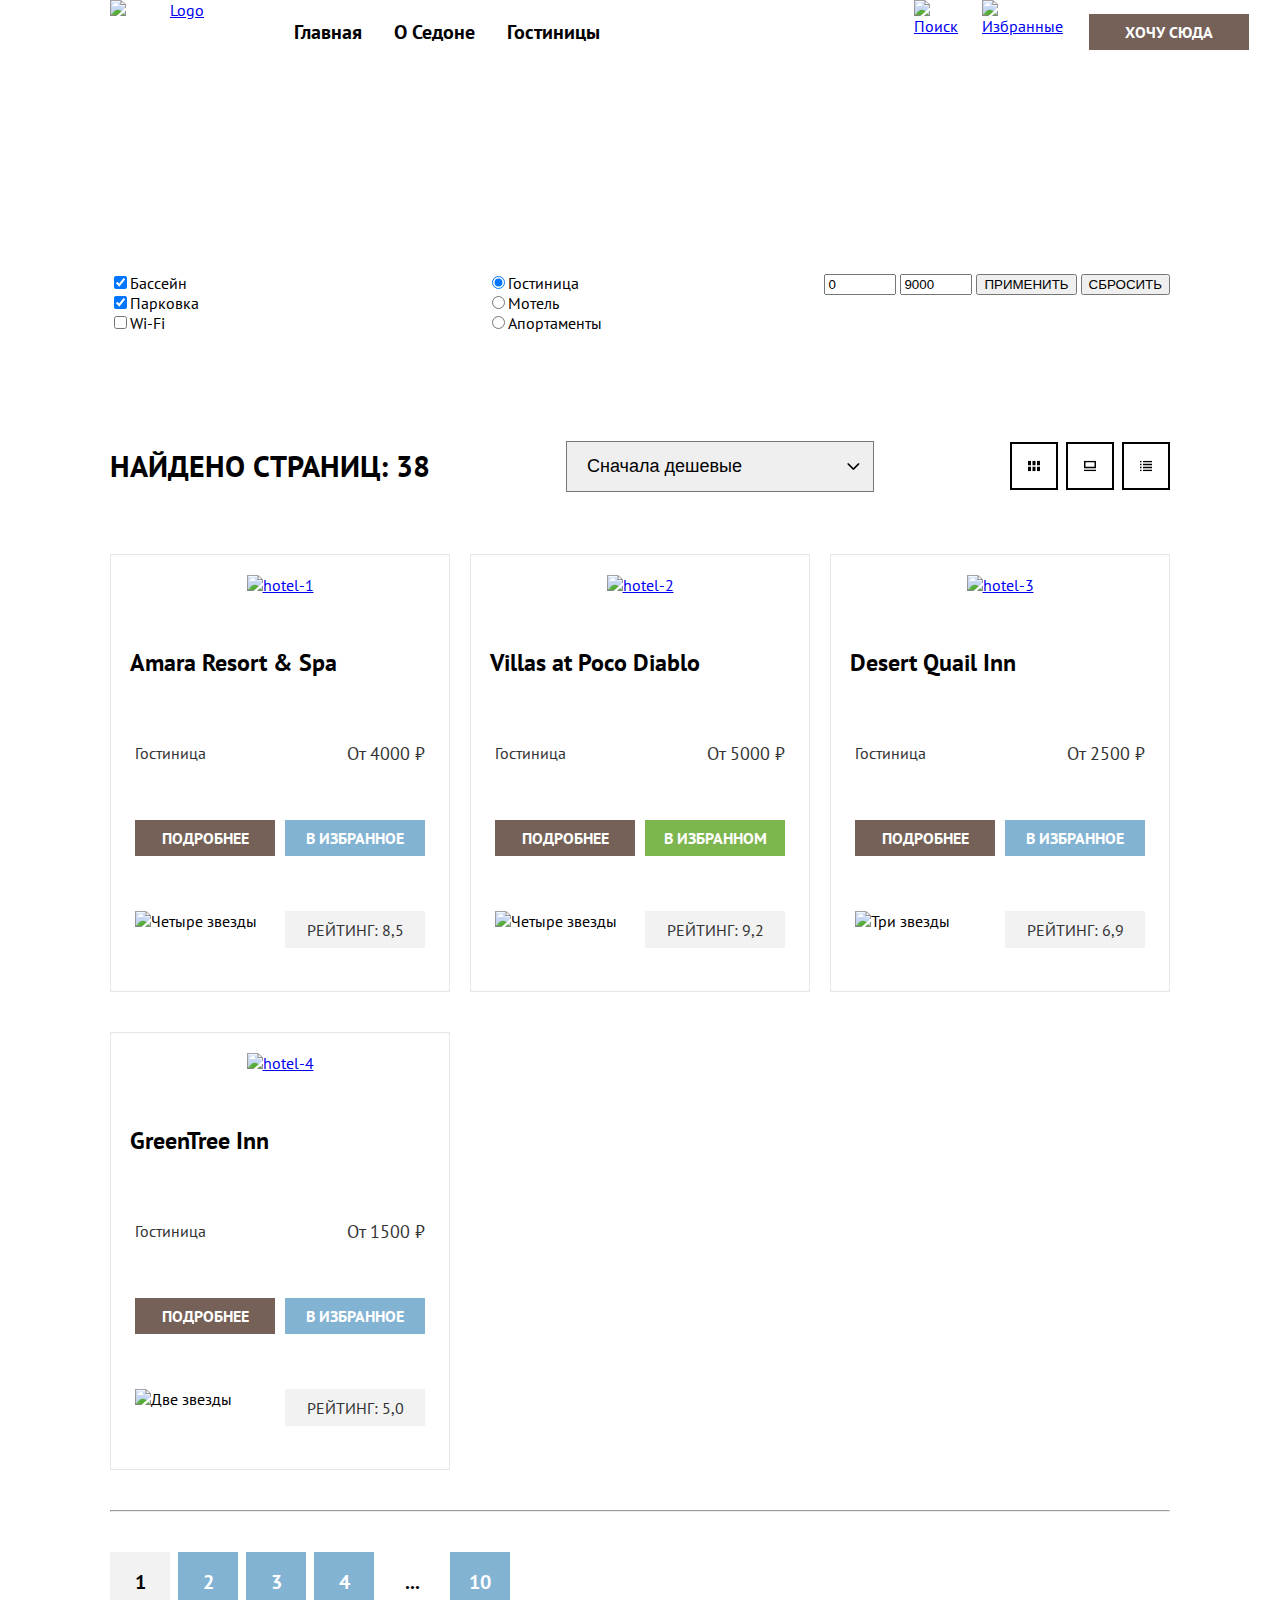
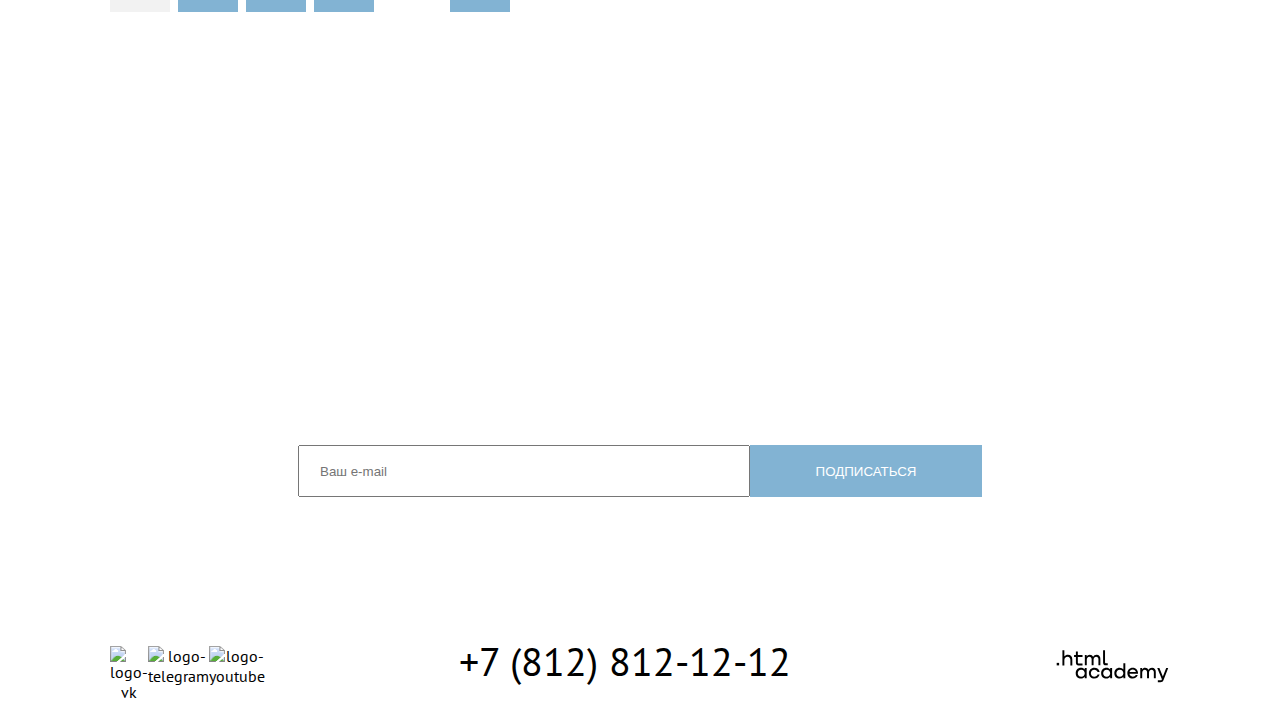
==== commit 567d0b66: "Merge pull request #5 from Jura91/master" ====
--- a/hotels.html
+++ b/hotels.html
@@ -49,7 +49,9 @@
                     <img src="./img/home-breadcrambs.svg" alt="Главная" width="13" height="15">
                  </a>
              </li>
-             <img src="./img/arrow-breadcrumbs.svg" alt="Стрелка" class="arrow-breadcrumbs" width="8" height="20">
+                 <div class="arrow-breadcrumbs"> 
+                    <img src="./img/arrow-breadcrumbs.svg" alt="Стрелка" width="8" height="20">
+                 </div>
                <li class="breadcrumbs-item">
                  <a class="breadcrumbs-link">Гостиницы</a>
               </li>
@@ -62,18 +64,18 @@
                      <legend class="hotels-filter-title">Инфраструктура:</legend>
                      <ul class="hotels-filter-list list-reset">
                         <li class="hotels-filter-item">
-                          <label for="control">
-                              <input class="control-input" type="checkbox" checked name="swimming pool">Бассейн
+                          <label for="control-first">
+                              <input class="control-input" type="checkbox" checked name="swimming pool" id="control-first">Бассейн
                           </label>
                         </li>
                         <li class="hotels-filter-item">
-                            <label for="control">
-                              <input class="control-input" type="checkbox" checked name="parking">Парковка
+                            <label for="control-second">
+                              <input class="control-input" type="checkbox" checked name="parking" id="control-second">Парковка
                             </label>
                         </li>
                         <li class="hotels-filter-item">
-                            <label for="control">
-                              <input class="control-input" type="checkbox" name="Wi-Fi">Wi-Fi
+                            <label for="control-third">
+                              <input class="control-input" type="checkbox" name="Wi-Fi" id="control-third">Wi-Fi
                             </label>
                          </li>
                       </ul>  
@@ -83,17 +85,17 @@
                           <ul class="hotels-filter-list list-reset">
                             <li class="hotels-filter-item">
                                 <label for="control">
-                                  <input class="control-input" type="radio" name="list-of-hotels" checked>Гостиница
+                                  <input class="control-input" type="radio" name="list-of-hotels" id="control" checked>Гостиница
                                 </label>
                               </li>
                               <li class="hotels-filter-item">
-                                  <label for="control">
-                                    <input class="control-input" type="radio" name="list-of-hotels">Мотель
+                                  <label for="control-two">
+                                    <input class="control-input" type="radio" name="list-of-hotels" id="control-two">Мотель
                                   </label>
                                 </li>
                                 <li class="hotels-filter-item">
-                                    <label for="control">
-                                      <input class="control-input" type="radio" name="list-of-hotels">Апортаменты
+                                    <label for="control-three">
+                                      <input class="control-input" type="radio" name="list-of-hotels" id="control-three">Апортаменты
                                     </label>
                                 </li>
                            </ul>     
@@ -106,6 +108,7 @@
                         <input type="submit" value="ПРИМЕНИТЬ">
                         <input type="submit" value="СБРОСИТЬ">
                       </div>
+                    </div>
               </form>
            </div>
        </section>
@@ -238,15 +241,15 @@
           <ul class="footer-social-list list-reset">
             <li class="footer-social-item">
               <a href="https://vk.com/htmlacademy"> <span class="visually-hidden">Вконтакте</span></a>
-              <img src="./img/social network/social-vk.svg" alt="logo-vk" width="47.33" height="40">
+              <img src="./img/social-network/social-vk.svg" alt="logo-vk" width="48" height="40">
             </li>
             <li class="footer-social-item">
               <a href="https://t.me/htmlacademy"> <span class="visually-hidden">Телеграм</span></a>
-              <img src="./img/social network/social-telegram.svg" alt="logo-telegram" width="47.33" height="40">
+              <img src="./img/social-network/social-telegram.svg" alt="logo-telegram" width="48" height="40">
             </li>
             <li class="footer-social-item">
               <a href="https://www.youtube.com/user/htmlacademyru"> <span class="visually-hidden">Ютуб</span></a>
-              <img src="./img/social network/social-youtube.svg" alt="logo-youtube" width="47.33" height="40">
+              <img src="./img/social-network/social-youtube.svg" alt="logo-youtube" width="48" height="40">
             </li>  
           </ul>    
         </section>
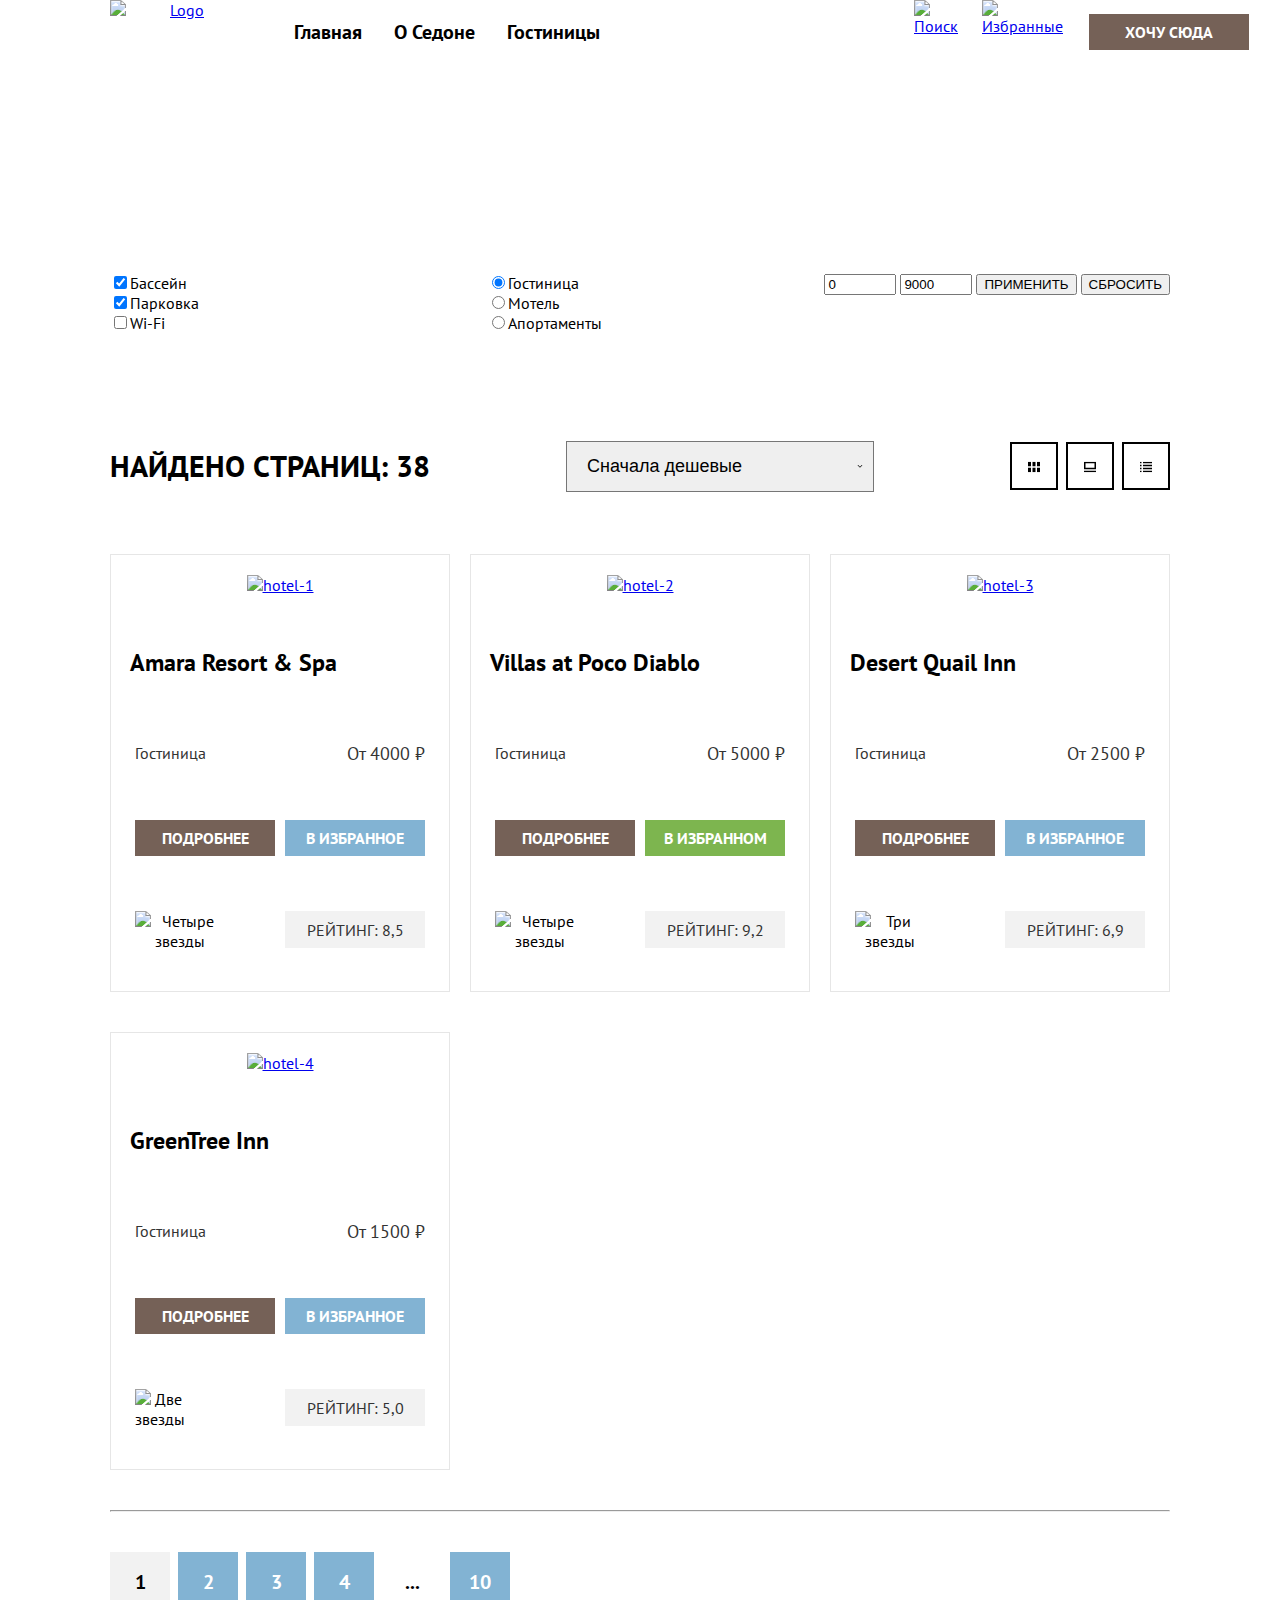
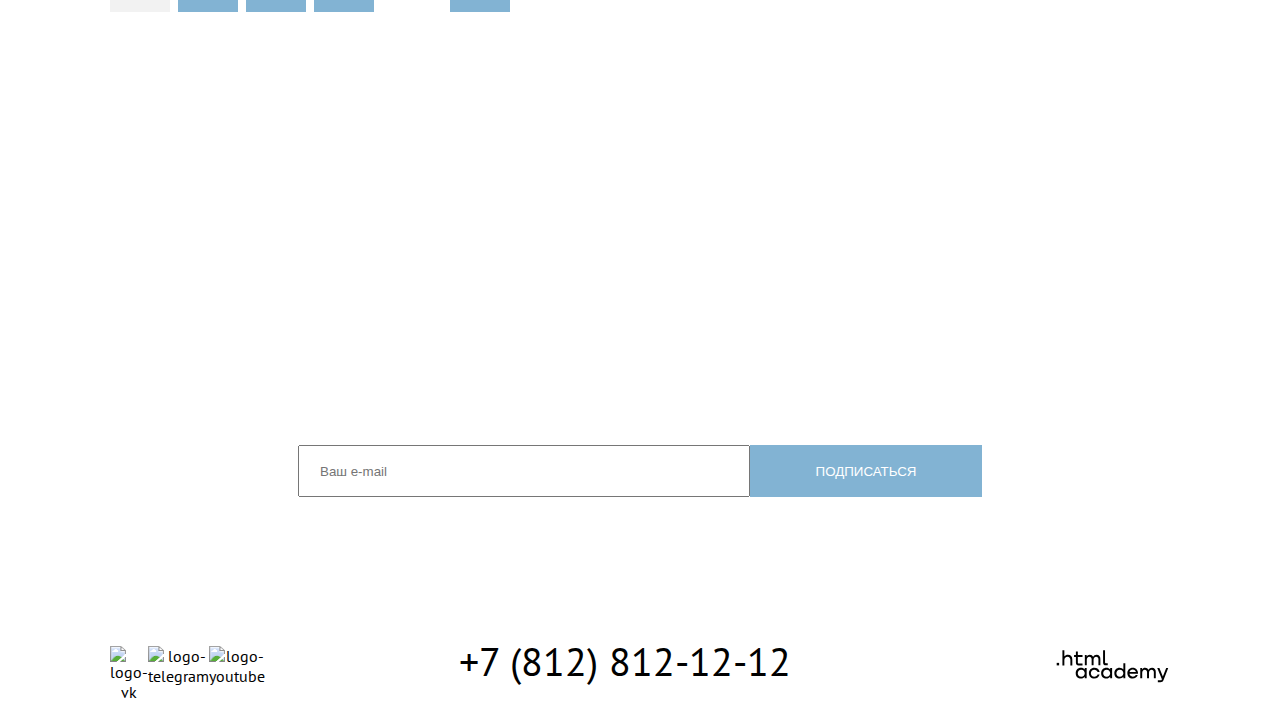
==== commit f587de90: "The Sedona project" ====
--- a/hotels.html
+++ b/hotels.html
@@ -26,11 +26,11 @@
         <ul class="navigation-user list-reset">
           <li class="navigation-user-item">
             <a class="navigation-user-link" href="#"><span class="visually-hidden"></span>
-            <img src="./img/search.svg" alt="Поиск"></a>
+            <img src="./img/search.svg" alt="Поиск" width="44" height="64"></a>
           </li>
           <li class="navigation-user-item">
             <a class="navigation-user-link" href="#"><span class="visually-hidden"></span>
-            <img src="./img/favourites.svg" alt="Избранные"></a>
+            <img src="./img/favourites.svg" alt="Избранные" width="44" height="64"></a>
           </li>
           <li class="navigation-item">
             <a class="navigation-user-link want" href="#">Хочу Сюда</a>
@@ -122,18 +122,17 @@
                   <option value="Сначала дороже">Сначала дороже</option>
                   <option value="По дате">По дате</option>
               </select> 
-             
-              <img src="./img/arrow.svg" alt="Стрелка" class="filter-list-arrow">
+              <img src="./img/arrow.svg" alt="Стрелка" class="filter-list-arrow" width="8" height="20">
             </form>
             <div class="filter-block"> 
                 <div class="filter-block-item">
-                  <img src="./img/filters/search-filter-1.svg" alt="Фильтр-1"> 
+                  <img src="./img/filters/search-filter-1.svg" alt="Фильтр-1" width="16" height="14"> 
                 </div>
                 <div class="filter-block-item"> 
-                  <img src="./img/filters/search-filter-2.svg" alt="Фыильтр-2">
+                  <img src="./img/filters/search-filter-2.svg" alt="Фыильтр-2" width="16" height="14">
                 </div>
                 <div class="filter-block-item">
-                  <img src="./img/filters/search-filter-3.svg" alt="Фильтр-3">
+                  <img src="./img/filters/search-filter-3.svg" alt="Фильтр-3" width="16" height="14">
                 </div>
               </div>
            </div>
@@ -142,7 +141,7 @@
         <ul class="product-list list-reset">
               <li class="product-card">
                     <a class="product-card-link" href="product.html">
-                      <img class="product-card-image" src="./img/hotels/hotel-1.jpg" alt="hotel-1">
+                      <img class="product-card-image" src="./img/hotels/hotel-1.jpg" alt="hotel-1" width="300" height="212">
                     </a>
                     <h3 class="product-card-title">Amara Resort & Spa</h3>
                     <div class="product-row">  
@@ -154,13 +153,13 @@
                       <button type="button" class="button-favorites">В избранное</button>
                     </div>
                     <div class="product-row">
-                      <img src="./img/four-stars.svg" alt="Четыре звезды">
+                      <img src="./img/four-stars.svg" alt="Четыре звезды" width="90" height="37">
                       <span class="rating">Рейтинг: 8,5</span>
                     </div>  
               </li>
               <li class="product-card">
                       <a class="product-card-link" href="product.html">
-                        <img class="product-card-image" src="./img/hotels/hotel-2.jpg" alt="hotel-2">
+                        <img class="product-card-image" src="./img/hotels/hotel-2.jpg" alt="hotel-2" width="300" height="212">
                       </a>
                       <h3 class="product-card-title">Villas at Poco Diablo</h3>
                      <div class="product-row"> 
@@ -172,13 +171,13 @@
                         <button type="button" class="button-favorites button-favorites-touch">В избранном</button>
                       </div> 
                       <div class="product-row">
-                        <img src="./img/four-stars.svg" alt="Четыре звезды">
+                        <img src="./img/four-stars.svg" alt="Четыре звезды" width="90" height="37">
                         <span class="rating">Рейтинг: 9,2</span>
                       </div>
               </li>
               <li class="product-card">
                         <a class="product-card-link" href="product.html">
-                          <img class="product-card-image" src="./img/hotels/hotel-3.jpg" alt="hotel-3">
+                          <img class="product-card-image" src="./img/hotels/hotel-3.jpg" alt="hotel-3" width="300" height="212">
                         </a>
                         <h3 class="product-card-title">Desert Quail Inn</h3>
                      <div class="product-row"> 
@@ -190,13 +189,13 @@
                         <button type="button" class="button-favorites">В избранное</button>
                       </div>
                       <div class="product-row">
-                        <img src="./img/three-stars.svg" alt="Три звезды">
+                        <img src="./img/three-stars.svg" alt="Три звезды" width="70" height="37">
                         <span class="rating">Рейтинг: 6,9</span>
                       </div>
               </li>
               <li class="product-card">
                       <a class="product-card-link" href="product.html">
-                        <img class="product-card-image" src="./img/hotels/hotel-4.jpg" alt="hotel-4">
+                        <img class="product-card-image" src="./img/hotels/hotel-4.jpg" alt="hotel-4" width="300" height="212">
                       </a>
                       <h3 class="product-card-title">GreenTree Inn</h3>
                       <div class="product-row">
@@ -208,7 +207,7 @@
                           <button type="button" class="button-favorites">В избранное</button>
                        </div>
                        <div class="product-row">
-                          <img src="./img/two-stars.svg" alt="Две звезды">
+                          <img src="./img/two-stars.svg" alt="Две звезды" width="50" height="37">
                           <span class="rating">Рейтинг: 5,0</span>
                        </div>
               </li>
--- a/styles/styles.css
+++ b/styles/styles.css
@@ -386,7 +386,7 @@
     text-transform: uppercase;
 }
 .button-favorites {
-    font-family: "PT Sans";
+    font-family: "PT Sans", sans-serif;
     font-size: 16px;
     line-height: 20px;
     font-weight: 700;
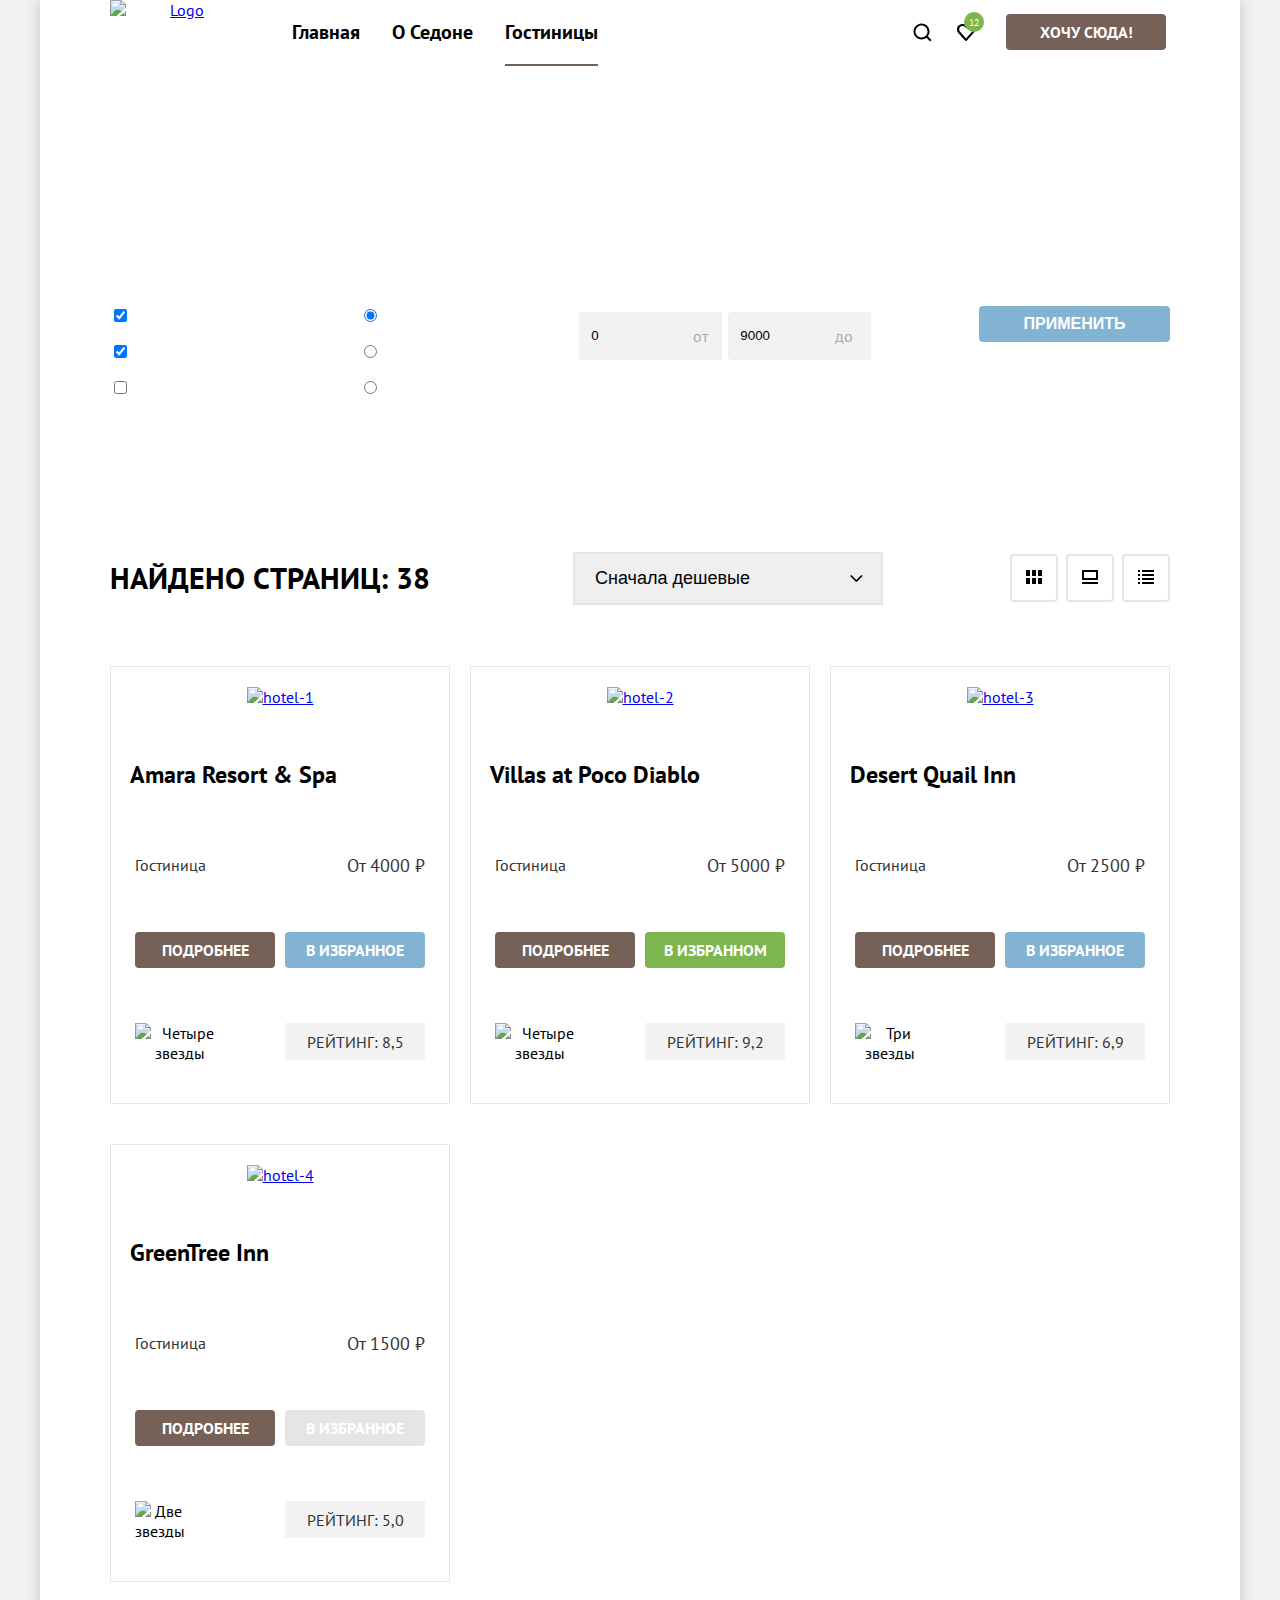
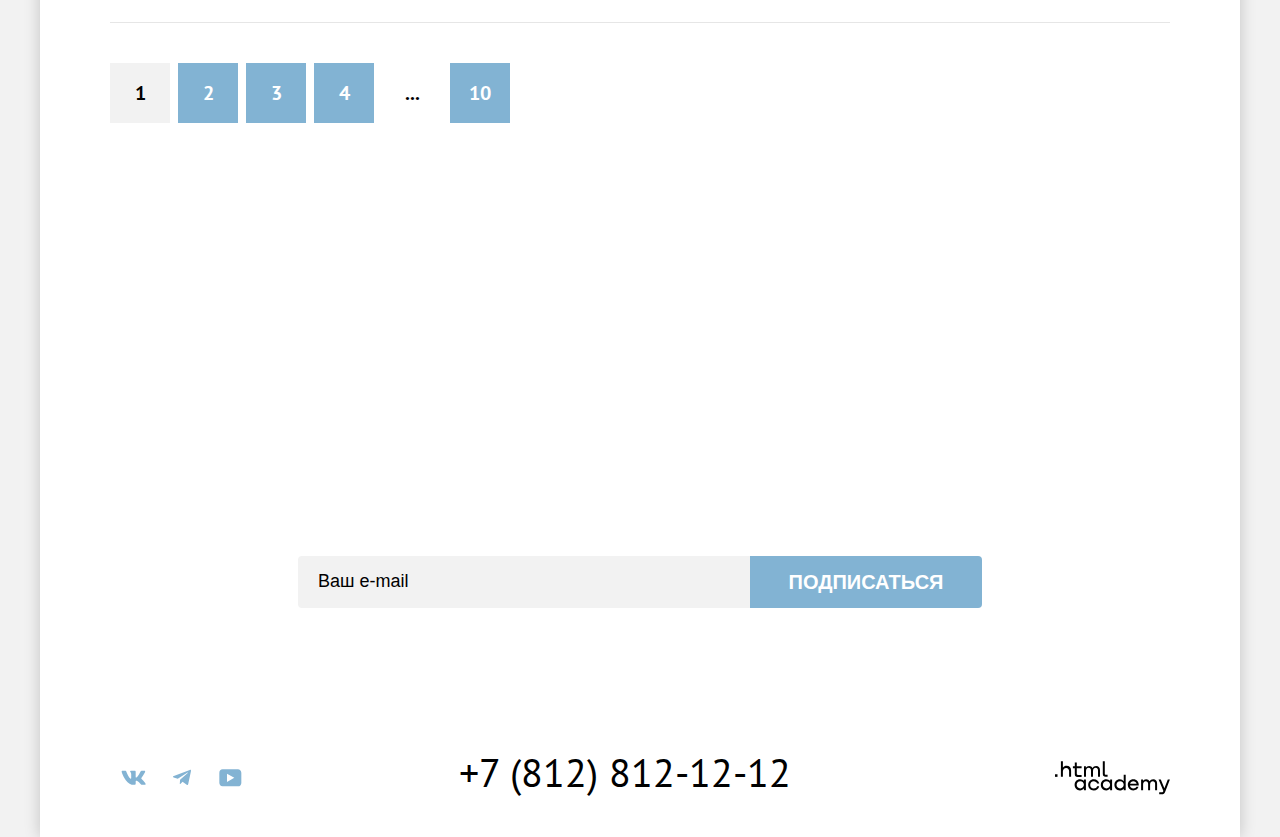
==== commit 09bbf1a5: "Sedona" ====
--- a/hotels.html
+++ b/hotels.html
@@ -3,9 +3,11 @@
   <head>
     <meta charset="utf-8">
     <title>Страница каталога</title>
+    <link rel="icon" href="favicon.ico"><!-- 32×32 -->
     <link rel="stylesheet" href="styles/styles.css">
   </head>
   <body>
+    <div class="body-container">
     <header class="main-header">
       <nav class="navigation">
         <a href="index.html" class="navigation-logo">
@@ -19,21 +21,26 @@
             <a class="navigation-link" href="about-sedona.html">О Седоне</a>
           </li>
           <li class="navigation-item">
-            <a class="navigation-link" href="hotels.html">Гостиницы</a>
+            <a class="navigation-link line-long-black" href="hotels.html">Гостиницы</a>
           </li>
         </ul>
     
         <ul class="navigation-user list-reset">
           <li class="navigation-user-item">
-            <a class="navigation-user-link" href="#"><span class="visually-hidden"></span>
-            <img src="./img/search.svg" alt="Поиск" width="44" height="64"></a>
+            <a class="navigation-user-link" href="#">
+              <span class="visually-hidden"></span>
+              <img src="./img/search.svg" alt="Поиск" width="20" height="20">
+            </a>
           </li>
           <li class="navigation-user-item">
-            <a class="navigation-user-link" href="#"><span class="visually-hidden"></span>
-            <img src="./img/favourites.svg" alt="Избранные" width="44" height="64"></a>
+            <a class="navigation-user-link" href="#">
+              <span class="visually-hidden"></span>
+              <span class="favourites-number">12</span>
+              <img src="./img/favourites.svg" alt="Избранные" width="20" height="20">
+           </a>
           </li>
           <li class="navigation-item">
-            <a class="navigation-user-link want" href="#">Хочу Сюда</a>
+            <a class="navigation-user-link want" href="#">Хочу Сюда!</a>
           </li>
         </ul>
       </nav>
@@ -45,15 +52,23 @@
           <h1 class="inner-title">Гостиницы Седоны</h1>
           <ul class="breadcrumbs list-reset">
                <li class="breadcrumbs-item">
-                 <a class="breadcrumbs-link" href="index.html"><span class="visually-hidden">Главная</span>
-                    <img src="./img/home-breadcrambs.svg" alt="Главная" width="13" height="15">
+                 <a class="breadcrumbs-link" href="index.html">
+                  <span class="visually-hidden">Главная</span>
+                  <svg width="13" height="13" viewBox="0 0 13 13" xmlns="http://www.w3.org/2000/svg">
+                    <path d="M6.5 0.5L0.5 6.30006V12.5001H12.5V6.30006L6.5 0.5ZM11.5 11.5001H1.5V6.70005L6.5 1.9L11.5 6.70005V11.5001Z"/>
+                    <path d="M4.5 10.5001H5.5V8.00005H7.5V10.5001H8.5V7.00005H4.5V10.5001Z"/>
+                   </svg>
                  </a>
              </li>
-                 <div class="arrow-breadcrumbs"> 
-                    <img src="./img/arrow-breadcrumbs.svg" alt="Стрелка" width="8" height="20">
-                 </div>
+                 <li class="breadcrumbs-item arrow-breadcrumbs"> 
+                    <a class="breadcrumbs-link">
+                      <svg width="8" height="11" viewBox="0 0 8 11" xmlns="http://www.w3.org/2000/svg">
+                        <path d="M6.91526 4.96875L2.16526 0.71875C1.91526 0.46875 1.41526 0.46875 1.04026 0.71875C0.665263 0.96875 0.790263 1.46875 1.04026 1.71875L5.16526 5.46875L1.16526 9.21875C0.915263 9.46875 0.915263 9.96875 1.16526 10.2188C1.16526 10.3438 1.54026 10.4688 1.66526 10.4688C1.79026 10.4688 2.04026 10.3438 2.16526 10.2188L6.91526 5.96875C7.29026 5.71875 7.29026 5.21875 6.91526 4.96875Z"/>
+                      </svg>
+                    </a>
+                 </li>
                <li class="breadcrumbs-item">
-                 <a class="breadcrumbs-link">Гостиницы</a>
+                 <a class="breadcrumbs-link" href="">Гостиницы</a>
               </li>
            </ul>
         </div>
@@ -100,15 +115,35 @@
                                 </li>
                            </ul>     
                        </div>
-                    <div class="filter-third">
-                      <legend class="hotels-filter-title">Стоимость,₽:</legend>
-                      <div class="hotels-filter-list">
-                        <input type="number" class="hotels-filter-item" min="0" max="9000" value="0" step="100">
-                        <input type="number" class="hotels-filter-item" min="0" max="9000" value="9000" step="100">
-                        <input type="submit" value="ПРИМЕНИТЬ">
-                        <input type="submit" value="СБРОСИТЬ">
-                      </div>
-                    </div>
+               <div class="filter-third">
+                      <fieldset class="hotels-filter-group">
+                        <legend class="hotels-filter-title">Стоимость,₽:</legend>
+                        <div class="hotels-filter-list">
+                            <label class="number-filter-list"> 
+                                <input type="number" class="hotels-filter-items" min="0" max="9000" value="0" step="100">
+                                <span>от</span>
+                            </label>
+                             <label class="number-filter-list">
+                                  <input type="number" class="hotels-filter-items" min="0" max="9000" value="9000" step="100">
+                                  <span>до</span>
+                            </label>
+                        </div>
+                        <div class="hotel-filter-slider">
+                            <div class="hotel-filter-wrapper" style="left: 0px; width: 226px">
+                              <button type="button" class="filter-toggle toggle-min">
+                                <span class="visually-hidden">Изменить минимальную цену.</span>
+                              </button>
+                              <button type="button" class="filter-toggle toggle-max">
+                                <span class="visually-hidden">Изменить максимальную цену.</span>
+                              </button>
+                            </div>
+                        </div>
+                      </fieldset>
+                 </div>
+                      <div class="filter-fourth"> 
+                        <button type="submit" class="button-filter">ПРИМЕНИТЬ</button>
+                        <button type="reset" class="button-filter-transparent">СБРОСИТЬ</button>
+                      </div>
               </form>
            </div>
        </section>
@@ -122,18 +157,17 @@
                   <option value="Сначала дороже">Сначала дороже</option>
                   <option value="По дате">По дате</option>
               </select> 
-              <img src="./img/arrow.svg" alt="Стрелка" class="filter-list-arrow" width="8" height="20">
             </form>
             <div class="filter-block"> 
-                <div class="filter-block-item">
-                  <img src="./img/filters/search-filter-1.svg" alt="Фильтр-1" width="16" height="14"> 
-                </div>
-                <div class="filter-block-item"> 
-                  <img src="./img/filters/search-filter-2.svg" alt="Фыильтр-2" width="16" height="14">
-                </div>
-                <div class="filter-block-item">
+                <a class="filter-block-item" href="">
+                  <img src="./img/filters/search-filter-1.svg" alt="Фильтр-1" width="16" height="14">                 
+                </a>
+                <a class="filter-block-item" href=""> 
+                  <img src="./img/filters/search-filter-2.svg" alt="Фильтр-2" width="16" height="14">
+                </a>
+                <a class="filter-block-item filter-block-gray" href="">
                   <img src="./img/filters/search-filter-3.svg" alt="Фильтр-3" width="16" height="14">
-                </div>
+                </a>
               </div>
            </div>
       </section>
@@ -149,7 +183,7 @@
                       <span class="product-card-price">От 4000 ₽</span>
                     </div> 
                     <div class="product-row">
-                      <a class="button-link" href="#">Подробнее</a>
+                      <a class="button-link" href="#" disabled>Подробнее</a>
                       <button type="button" class="button-favorites">В избранное</button>
                     </div>
                     <div class="product-row">
@@ -204,7 +238,7 @@
                       </div>
                       <div class="product-row">
                           <a class="button-link" href="#">Подробнее</a>
-                          <button type="button" class="button-favorites">В избранное</button>
+                          <button type="button" class="button-favorites" disabled>В избранное</button>
                        </div>
                        <div class="product-row">
                           <img src="./img/two-stars.svg" alt="Две звезды" width="50" height="37">
@@ -213,7 +247,6 @@
               </li>
             </ul>
       </section>
-      <hr class="line">
       <section class="pagination">
         <div class="pagination-item">
             <a href="#" class="pagination-link active">1</a>
@@ -228,7 +261,7 @@
         <h2 class="section-header section-header-color">ПОДПИШИТЕСЬ НА РАССЫЛКУ</h2>
         <p class="section-header-text section-header-text-color">Только полезная информация и никакого спама, честное бойскаутское!</p>
         <form class="subscribe-form">
-          <input type="email" placeholder="Ваш e-mail">
+          <input type="email" placeholder="Ваш e-mail" class="mail-form">
           <button type="submit" class="button-subscribe">ПОДПИСАТЬСЯ</button>
         </form>
       </section>
@@ -239,16 +272,28 @@
         <section class="footer-social">
           <ul class="footer-social-list list-reset">
             <li class="footer-social-item">
-              <a href="https://vk.com/htmlacademy"> <span class="visually-hidden">Вконтакте</span></a>
-              <img src="./img/social-network/social-vk.svg" alt="logo-vk" width="48" height="40">
+              <a href="https://vk.com/htmlacademy" class="footer-social-link"> 
+                <span class="visually-hidden">Вконтакте</span>
+                <svg width="48" height="41" viewBox="0 0 48 41" xmlns="http://www.w3.org/2000/svg">
+                  <path fill-rule="evenodd" clip-rule="evenodd" d="M35.1164 14.8044C35.2824 14.2584 35.1164 13.8564 34.3214 13.8564H31.6964C31.0284 13.8564 30.7204 14.2034 30.5534 14.5864C30.5534 14.5864 29.2184 17.7824 27.3274 19.8584C26.7154 20.4604 26.4374 20.6514 26.1034 20.6514C25.9364 20.6514 25.6854 20.4604 25.6854 19.9134V14.8044C25.6854 14.1484 25.5014 13.8564 24.9454 13.8564H20.8174C20.4004 13.8564 20.1494 14.1604 20.1494 14.4494C20.1494 15.0704 21.0954 15.2144 21.1924 16.9624V20.7604C21.1924 21.5934 21.0394 21.7444 20.7054 21.7444C19.8154 21.7444 17.6504 18.5334 16.3654 14.8594C16.1164 14.1444 15.8644 13.8564 15.1934 13.8564H12.5664C11.8164 13.8564 11.6664 14.2034 11.6664 14.5864C11.6664 15.2684 12.5564 18.6564 15.8114 23.1374C17.9814 26.1974 21.0364 27.8564 23.8194 27.8564C25.4884 27.8564 25.6944 27.4884 25.6944 26.8534V24.5404C25.6944 23.8034 25.8524 23.6564 26.3814 23.6564C26.7714 23.6564 27.4384 23.8484 28.9964 25.3234C30.7764 27.0724 31.0694 27.8564 32.0714 27.8564H34.6964C35.4464 27.8564 35.8224 27.4884 35.6064 26.7604C35.3684 26.0364 34.5184 24.9854 33.3914 23.7384C32.7794 23.0284 31.8614 22.2634 31.5824 21.8804C31.1934 21.3894 31.3044 21.1704 31.5824 20.7334C31.5824 20.7334 34.7824 16.3074 35.1154 14.8044H35.1164Z"/>
+                </svg>
+              </a>
+            </li>
+            <a class="footer-social-item">
+              <a href="https://t.me/htmlacademy" class="footer-social-link"> 
+                <span class="visually-hidden">Телеграм</span>
+                <svg width="48" height="41" viewBox="0 0 48 41" xmlns="http://www.w3.org/2000/svg">
+                  <path d="M31.785 12.9557L15.8405 19.1042C14.7523 19.5413 14.7586 20.1483 15.6408 20.419L19.7344 21.696L29.2058 15.7201C29.6537 15.4477 30.0629 15.5942 29.7265 15.8928L22.0528 22.8183H22.051L22.0528 22.8192L21.7705 27.0387C22.1841 27.0387 22.3667 26.8489 22.5987 26.625L24.5871 24.6915L28.7229 27.7464C29.4855 28.1664 30.0332 27.9506 30.2229 27.0405L32.9379 14.2453C33.2158 13.1311 32.5126 12.6266 31.785 12.9557Z"/>
+                </svg>
+              </a>
             </li>
             <li class="footer-social-item">
-              <a href="https://t.me/htmlacademy"> <span class="visually-hidden">Телеграм</span></a>
-              <img src="./img/social-network/social-telegram.svg" alt="logo-telegram" width="48" height="40">
-            </li>
-            <li class="footer-social-item">
-              <a href="https://www.youtube.com/user/htmlacademyru"> <span class="visually-hidden">Ютуб</span></a>
-              <img src="./img/social-network/social-youtube.svg" alt="logo-youtube" width="48" height="40">
+              <a href="https://www.youtube.com/user/htmlacademyru" class="footer-social-link"> 
+                <span class="visually-hidden">Ютуб</span>
+                <svg width="48" height="41" viewBox="0 0 48 41" xmlns="http://www.w3.org/2000/svg">
+                  <path d="M31.9402 12.3564H16.5074C14.6467 12.3564 13.3333 13.9502 13.3333 15.7564V25.8502C13.3333 27.7627 14.6467 29.3564 16.5074 29.3564H32.1591C33.8009 29.3564 35.3333 27.7627 35.3333 25.9564V15.7564C35.1143 13.9502 33.8009 12.3564 31.9402 12.3564ZM20.9949 24.8939V16.8189L28.3283 20.8564L20.9949 24.8939Z"/>
+                </svg>
+              </a>  
             </li>  
           </ul>    
         </section>
@@ -256,11 +301,26 @@
           <a class="footer-contact-phone" href="tel:+78128121212">+7 (812) 812-12-12</a>
         </section>
         <section class="footer-logo">
-          <a href="https://htmlacademy.ru/"><span class="visually-hidden">Логотип-htmlacademy</span>
-            <img src="./img/logo-htmlacademy.svg" alt="Логотип-htmlacademy" width="115" height="33">
+          <a href="https://htmlacademy.ru/" class="footer-logo-link">
+            <span class="visually-hidden">Логотип-htmlacademy</span>
+            <svg width="115" height="34" viewBox="0 0 115 34" xmlns="http://www.w3.org/2000/svg">
+              <path d="M0 13.2564V15.8564H2.5V13.2564H0Z"/>
+              <path d="M11.6 4.85645C10 4.85645 8.8 5.55645 8 6.55645H7.9V0.356445H5.9V15.8564H7.9V10.5564C7.9 8.45645 9.2 6.95645 11.2 6.95645C13 6.95645 14.1 8.35645 14.1 10.1564V15.8564H16.1V9.75644C16.2 6.75644 14.3 4.85645 11.6 4.85645Z"/>
+              <path d="M26.6 5.15645H21.8V1.45645H19.8V5.25645H17.9V7.25645H19.8V13.2564C19.8 14.9564 20.8 15.9564 22.5 15.9564H26.6V13.9564H22.9C22.2 13.9564 21.8 13.5564 21.8 12.8564V7.15645H26.6V5.15645Z"/>
+              <path d="M41.1 4.95645C39.5 4.95645 38.2 5.75644 37.6 7.05645H37.5C36.9 5.85645 35.7 4.95645 34.1 4.95645C32.7 4.95645 31.6 5.75645 31 6.75645H30.9V5.15645H29V15.7564H31V10.3564C31 8.35645 32 6.85645 33.6 6.85645C35.1 6.85645 36 7.85645 36 9.45645V15.7564H38V10.1564C38 7.75645 39.4 6.85645 40.6 6.85645C42.1 6.85645 43 7.85645 43 9.45645V15.7564H45V9.25644C45.1 6.75644 43.6 4.95645 41.1 4.95645Z"/>
+              <path d="M47.8 13.0564C47.8 14.7564 48.8 15.7564 50.6 15.7564H52.6V13.7564H50.9C50.2 13.7564 49.8 13.3564 49.8 12.6564V0.356445H47.8V13.0564Z"/>
+              <path d="M28.9 20.0564C28 18.9564 26.7 18.2564 25 18.2564C21.9 18.2564 19.6 20.5564 19.6 23.8564C19.6 27.1564 21.9 29.4564 25 29.4564C26.8 29.4564 28 28.6564 28.8 27.5564H28.9V29.1564H30.9V18.5564H28.9V20.0564ZM25.3 27.4564C23.1 27.4564 21.7 25.8564 21.7 23.8564C21.7 21.8564 23.1 20.2564 25.3 20.2564C27.5 20.2564 28.9 21.8564 28.9 23.8564C28.9 25.7564 27.5 27.4564 25.3 27.4564Z"/>
+              <path d="M44.2 22.3564C43.7 19.9564 41.6 18.2564 38.8 18.2564C35.4 18.2564 33.2 20.7564 33.2 23.8564C33.2 26.9564 35.4 29.4564 38.8 29.4564C41.6 29.4564 43.7 27.6564 44.2 25.2564H42.1C41.7 26.5564 40.4 27.5564 38.8 27.5564C36.6 27.5564 35.2 25.9564 35.2 23.9564C35.2 21.9564 36.6 20.3564 38.8 20.3564C40.4 20.3564 41.6 21.3564 42.1 22.5564H44.2V22.3564Z"/>
+              <path d="M55.1 20.0564C54.2 18.9564 52.9 18.2564 51.2 18.2564C48.1 18.2564 45.8 20.5564 45.8 23.8564C45.8 27.1564 48.1 29.4564 51.2 29.4564C53 29.4564 54.2 28.6564 55 27.5564H55.1V29.1564H57.1V18.5564H55.1V20.0564ZM51.5 27.4564C49.3 27.4564 47.9 25.8564 47.9 23.8564C47.9 21.8564 49.3 20.2564 51.5 20.2564C53.7 20.2564 55.1 21.8564 55.1 23.8564C55.1 25.7564 53.6 27.4564 51.5 27.4564Z"/>
+              <path d="M68.7 20.1564C67.8 19.0564 66.5 18.2564 64.8 18.2564C61.7 18.2564 59.4 20.5564 59.4 23.8564C59.4 27.1564 61.6 29.4564 64.8 29.4564C66.5 29.4564 67.8 28.6564 68.6 27.6564H68.7V29.1564H70.7V13.7564H68.7V20.1564ZM65.1 27.4564C62.9 27.4564 61.5 25.8564 61.5 23.8564C61.5 21.8564 62.9 20.2564 65.1 20.2564C67.3 20.2564 68.7 21.8564 68.7 23.8564C68.6 25.8564 67.2 27.4564 65.1 27.4564Z"/>
+              <path d="M78.3 18.2564C75 18.2564 72.8 20.7564 72.8 23.8564C72.8 26.8564 74.9 29.4564 78.3 29.4564C80.8 29.4564 82.8 28.1564 83.5 25.8564H81.4C80.9 26.8564 79.8 27.4564 78.4 27.4564C76.5 27.4564 75.1 26.1564 75 24.5564H83.8C84 20.9564 81.8 18.2564 78.3 18.2564ZM78.3 20.1564C80 20.1564 81.3 21.1564 81.6 22.7564H75.1C75.4 21.2564 76.6 20.1564 78.3 20.1564Z"/>
+              <path d="M98.2 18.2564C96.6 18.2564 95.3 19.0564 94.6 20.2564H94.5C93.9 19.0564 92.7 18.2564 91.1 18.2564C89.7 18.2564 88.6 18.9564 88 20.0564V18.5564H86.1V29.1564H88.1V23.7564C88.1 21.7564 89.1 20.3564 90.7 20.2564C92.2 20.2564 93.1 21.2564 93.1 22.8564V29.1564H95.1V23.5564C95.1 21.1564 96.5 20.2564 97.7 20.2564C99.2 20.2564 100.1 21.2564 100.1 22.8564V29.1564H102.1V22.6564C102.2 20.0564 100.7 18.2564 98.2 18.2564Z"/>
+              <path d="M109.4 27.3564L105.8 18.4564H103.6L108.4 30.0564C108.1 30.9564 107.7 31.2564 106.7 31.2564H104.2V33.2564H106.7C108.5 33.2564 109.5 32.4564 110.2 30.6564L114.9 18.4564H112.8L109.4 27.3564Z"/>
+              </svg>
           </a>
         </section>
       </div>
-    </footer>  
+    </footer>
+  </div>  
   </body>
 </html>--- a/styles/styles.css
+++ b/styles/styles.css
@@ -5,6 +5,7 @@
     src: url("../fonts/ptsans-400.woff2") format("woff2");
     font-display: swap;
 }
+
 @font-face {
     font-family: "PT Sans";
     font-weight: 700;
@@ -12,6 +13,7 @@
     src: url("../fonts/ptsans-700.woff2") format("woff2");
     font-display: swap;
 }
+
 @font-face {
     font-family: "PT Sans";
     font-weight: 400;
@@ -19,6 +21,7 @@
     src: url("../fonts/ptsans-400.woff2") format("woff2");
     font-display: swap;
 }
+
 @font-face {
     font-family: "PT Sans";
     font-weight: 700;
@@ -26,7 +29,9 @@
     src: url("../fonts/ptsans-700.woff2") format("woff2");
     font-display: swap;
 }
+
 *{ box-sizing: border-box; }
+
 .visually-hidden {
     position: absolute;
     width: 1px;
@@ -37,35 +42,53 @@
     clip: rect(0 0 0 0);
     overflow: hidden;
   }
+
 html {
     height: 100%;
 }
+
 body {
     margin: 0;
     display: flex;
     flex-direction: column;
     min-height: 100%;
-    font-family: "PT Sans", sans-serif;
+    font-family: "PT Sans", "Arial", sans-serif;
     text-align: center;
+    background-color: #F2F2F2;
+    color: black;
+}
+
+.body-container {
+    width: 1200px;
+    margin: 0 auto;
+    box-shadow: 0px 0px 15px rgba(0, 0, 0, 0.2);
     background-color: #ffffff;
-    color: black;
-}
+}
+
 .list-reset {
     list-style: none;
     margin: 0;
     padding: 0;
 }
-.navigation {
-    display: flex;
+
+.main-header {
     width: 1200px;
     margin: 0 auto;
 }
+
+.navigation {
+    display: flex;
+    width: 1200px;
+    margin: 0 auto;
+}
+
 .navigation-logo {
     display: flex;
     width: 138px;
-    margin-right: 30px;
+    margin-right: 28px;
     margin-left: 70px;
 }
+
 .navigation-list {
     display: flex;
     flex-wrap: wrap;
@@ -77,24 +100,46 @@
     width: 339px;
     margin-right: 285px;  
 }
+
 .navigation-link {
     display: block;
     padding: 20px 16px;
     color: black;
     text-decoration: none;
 }
+
 .navigation-user {
     display: flex;
     margin: 0;
     padding: 0;
     width: 268px;
 }
+
 .navigation-user-link {
     display: block;
     min-width: 44px;
     min-height: 64px;
-    padding: 0 12px;
-}
+    padding: 22px 12px;
+    text-decoration: none;
+    position: relative;
+}
+
+.favourites-number{
+    display: block;
+    width: 20px;
+    height: 20px;
+    border-radius: 50%;
+    background-color: #7DB54F;
+    font-family: inherit;
+    font-size: 10px;
+    align-content: center;
+    color: #FFFFFF;
+    position: absolute;
+    right: 4px;
+    top: 12px;
+
+}
+
 .navigation-user-link.want {
     display: block;
     font-size: 16px;
@@ -107,22 +152,53 @@
     width: 160px;
     min-height: 36px;
     margin: 14px;
+    margin-left: 18px;
+    margin-right: 70px;
     padding: 8px 8px 8px 8px;
     border: 0;
-}
+    border-radius: 4px;
+}
+
 .main-container {
     flex-grow: 1;
 }
+
 .page-container {
     width: 1200px;
     margin: 0 auto;
 }
+
 .welcome  {
+    background-color: #82B3D3;
     background-image: url("../img/index-background.png");
     background-repeat: no-repeat;
     display: block;
     margin: 0 auto;
-}
+    min-height: 485px;
+    position: relative;
+    background-size: cover;
+}
+
+.welcome::after {
+    content: "";
+    position: absolute;
+    background: url("../img/divider.svg");
+    width: 100%;
+    height: 57px;
+    z-index: 1;
+    left: 0px;
+    bottom: -1px;
+}
+
+.welcome figure {
+    margin: 0;
+    margin-top: -2px;
+}
+
+.welcome-images {
+    margin-top: 51px;
+}
+
 .section-header {
     font-size: 30px;
     font-weight: 700;
@@ -131,10 +207,12 @@
     margin-top: 64px;
     margin-bottom: 25px;
 }
+
 .section-head {
     margin-top: 96px;
     margin-bottom: 20px;
 }
+
 .section-header-text {
     text-align: center;
     margin: 0 auto;
@@ -144,9 +222,11 @@
     height: 52px;
     margin-bottom: 64px;
 }
+
 .section-head-text {
     margin-bottom: 54px;
 }
+
 .advantages-list {
     display: flex;
     flex-wrap: wrap;
@@ -154,6 +234,7 @@
     margin: 0;
     padding: 0;
 }
+
 .advantages-item  {
     width: 400px;
     height: 385px;
@@ -163,6 +244,7 @@
     flex-wrap: wrap;
     align-content: center;   
 } 
+
 .advantages-item-text {
     display: flex;
     flex-direction: column;
@@ -170,18 +252,22 @@
     align-items: center;
     width: 400px;
 }
+
 .advantages-item-image {
     display: block;
     width: 800px;
     margin-bottom: 64 px;
 }
+
 .advantages-item-image img {
     display: block;
 }
+
 .advantages-list p {
     font-size: 18px;
     line-height: 21px;
 }
+
 .advantages-title {
     font-size: 24px;
     font-weight:700;
@@ -190,6 +276,7 @@
     width: 175px;
     height: 56px;
 }
+
 .advantages-item-user {
     display: flex;
     padding: 81px 85px ;
@@ -198,25 +285,31 @@
     min-width: 300px;
     height: 385px;
 } 
+
 .advantages-item-wrapper {
     display: flex;
     width: 100%;
 }
+
 .advantages-item-wrap {
     display: flex;
     width: 100%;
     flex-direction: row-reverse;
 }
+
 .advantages-item.advantages-color-dark {
     background-color: #82B3D3;
     color: #ffffff;
 }
+
 .advantages-item.advantages-color-light {
     background-color: rgba(131, 179, 211, 0.12);  
 }
+
 .advantages-item.advantages-color {
     background-color: rgba(131, 179, 211, 0.2);
 }
+
 .search-hotel {
     font-size: 20px;
     line-height: 36px;
@@ -224,54 +317,106 @@
     background-color: rgba(117, 97, 87, 1);
     width: 376px;
     height: 52px;
-    padding: 8px 50px 8px 50px;
+    padding: 8px 52px 8px 52px;
     text-decoration: none;
     color: #ffffff;
-}
+    border-radius: 4px;
+}
+
 .advantages-discription {
     font-size: 18px;
     line-height: 21px;
     max-width: 230px;
 }
+
 .section-header-color {
     color: #ffffff;
 }
+
 .section-header-text.section-header-text-color {
     color: #ffffff;
 }
+
 .subscribe  {
     background-image: url("../img/subscription-background.jpg");
     background-size: cover;
     padding: 96px 258px 104px 258px;
     margin-top: 96px;
 }
+
 .subscribe-form {
     display: flex;
 }
-.button-subscribe  {
+
+.button-subscribe {
     width: 232px;
     height: 52px;
-    padding: 8px 50px 8px 50px;
+    padding: 8px 8px 8px 8px;
     color: #ffffff;
     background-color: rgba(130,179,211,1);
     border: 0;
-}
-.subscribe input {
+    border-bottom-right-radius: 4px;
+    border-top-right-radius: 4px;
+    font-size: 20px;
+    font-weight: 700;
+}
+
+.button-subscribe:hover{
+    background-color:#68A2CA;
+}
+
+.button-subscribe:focus{
+    background-color:#68A2CA;
+}
+
+.button-subscribe:active{
+    color: #FFFFFF30;
+    background-color:#82B3D3;
+}
+
+.mail-form {
     width: 452px;
     height: 52px;
     padding: 12px 20px 12px 20px;
-}   
+    border-bottom-left-radius: 4px;
+    border-top-left-radius: 4px;
+    border: 0;
+    background-color: #F2F2F2;
+} 
+
+.mail-form[type=email]::placeholder {
+    font-size: 18px;
+    font-weight: 400;
+    line-height: 24px;
+    color: #000000;
+    
+}
+
 .footer-contact-phone {
     font-size: 40px;
     line-height: 40px;
     color: black;
     text-decoration: none;
 }
+
+.footer-contact-phone:hover{
+    color:#756157;
+}
+
+.footer-contact-phone:focus{
+    color:#756157;
+}
+
+.footer-contact-phone:active{
+    color:#7561574D;
+}
+
 .inner-section {
     background-image: url(../img/catalog-background.jpg);
     background-repeat: no-repeat;
     padding: 35px 70px;
     margin: 0;
+    height: 412px;
 }
 .inner-title {
     font-size: 60px;
@@ -288,29 +433,178 @@
     margin: 0;
     margin-bottom: 40px;
 }
+
 .breadcrumbs-link {
     margin-right: 10px;
     font-size: 16px;
+    text-decoration: none;
     line-height: 21px;
     color: #ffffff;
     margin-left: 10px; 
 }
+
+.breadcrumbs-link:hover {
+    color: #FFFFFF99;
+}
+
+.breadcrumbs-link:focus {
+    color: #FFFFFF;
+}
+
+.breadcrumbs-link:active {
+    color:#FFFFFF4D;
+} 
+.breadcrumbs-link svg{
+    fill: #FFFFFF;
+}
+.breadcrumbs-link:hover svg span{
+    fill: #FFFFFF99;
+    
+}
+
+.breadcrumbs-link:focus svg{
+    fill: #FFFFFF;
+}
+
+.breadcrumbs-link:active svg{
+    fill:#FFFFFF4D;
+}
+
 .hotels-filter-title {
     font-size: 20px;
     font-weight: 700;
     line-height: 24px;
     color: #ffffff;
-}
+    margin-bottom: 32px;
+    text-align: left;
+}
+
+.hotels-filter-list {
+    
+    color: white;
+}
+
+.number-filter-list {
+    position: relative;
+}
+
+.hotels-filter-list span {
+    position: absolute;
+    color: rgb(170,170,170);
+    right: 20px;
+    top: 2px;
+}
+
+.hotels-filter-item {
+    margin-bottom: 16px;
+}
+
+.hotels-filter-group {
+    border: none;
+    margin: 0;
+}
+
+.hotels-filter-items {
+    width: 143px;
+    height: 48px;
+    margin-right: 2px;
+    padding: 12px;
+    border-top-left-radius: 4px;
+    border-bottom-left-radius: 4px;
+    border: 0;
+    background-color:#F2F2F2;
+}
+
+.hotels-filter-items::-webkit-outer-spin-button,
+.hotels-filter-items::-webkit-inner-spin-button {
+    -webkit-appearance: none;
+    margin: 0;
+}
+
+.hotels-filter-items:hover{
+    background-color:#E6E6E6;
+}
+
+.hotels-filter-items:focus{
+    background-color:#E6E6E6;
+    outline: 3px solid #82B3D3;
+}
+
+.hotels-filter-items:active{
+    background-color:#F2F2F2;
+    outline: 2px solid black;
+}
+
+.hotels-filter-items:not(:last-child) {
+    margin-right: 2px;
+}
+
+.hotel-filter-slider{
+    position: relative;
+    height: 4px;
+    width: 287px;
+    margin-bottom: 16px;
+    margin-top: 36px;
+    background-color: #ffffff30;
+}
+
+.hotel-filter-wrapper{
+  position: absolute;
+  height: 4px;
+  background-color: #ffffff;
+}
+
+.filter-toggle {
+    position: absolute;
+    width: 20px;
+    height: 20px;
+    background: #ffffff;
+    border-radius: 5px;
+    border: 0;
+    cursor: pointer;
+}
+
+.toggle-min {
+    top: -8px;
+    left: 0px;
+}
+  
+.toggle-max {
+    top: -8px;
+    right: -10px;
+}
+
+.filter-toggle:hover {
+    background-color: #ffffff;
+    box-shadow: 0px 4px 10px rgba(0, 0, 0, 0.25);
+}
+  
+.filter-toggle:focus {
+    outline: 3px solid #83B3D3;
+    box-shadow: 0px 4px 10px rgba(0, 0, 0, 0.25);
+  } 
+ 
+.filter-toggle:active{
+    outline: 2px solid #83B3D3;
+    box-shadow: 0px 7px 15px rgba(0, 0, 0, 0.4);
+}
+
 .control-input {
     font-size: 18px;
     line-height: 23px;
     color: #ffffff;
 }
+
+.control-input:hover {
+    color: red;
+}
+
 .page-search {
     font-size: 30px;
     font-weight: 700;
     line-height: 36px;
 }
+
 .header-search {
     display: flex;
     justify-content: space-between;
@@ -319,40 +613,87 @@
     align-items: center;
     margin-bottom: 40px;
     margin-top: 50px;
-}   
+} 
+  
 .filter-list {
     padding: 14px 131px 14px 20px;
-    -webkit-appearance: none;  
-}
+    -webkit-appearance: none;
+    background-image: url("../img/arrow.svg");
+    background-repeat: no-repeat;
+    background-position: right 14px center;  
+    border: 0;
+    outline: 2px solid #E5E5E5;
+}
+
+.filter-list:hover{
+    outline: 2px solid #68A2CA;
+}
+
+.filter-list:focus{
+    outline: 2px solid #68A2CA;
+}
+
+.filter-list:active{
+    outline: 2px solid #3F5E72;
+}
+
+.filter-list:disabled{
+    outline: 2px solid #0000004D;
+    color: #00000030;
+    mask-image: #0000004D;
+}
+
 .filter-sort {
     position: relative;
-}
+    width: 290px;
+    height: 49px;
+}
+
 .filter-block {
     display: flex;
     justify-content: space-between;  
 }
+
 .filter-block-item {
-    border: 2px solid black;
+    border: 2px solid #E5E5E5;
+    border-radius: 4px;
     width: 48px;
     height: 48px;
     display: flex;
-    padding: 16px; 
-}
+    padding: 14px; 
+}
+
 .filter-block-item:not(:last-child) {
     margin-right: 8px;
 }
+
+.filter-block-item:hover {
+    border: 2px solid #000000;
+}
+
+.filter-block-item:focus {
+    border: 2px solid #68A2CA;
+}
+
+.filter-block-item:active {
+    border: 2px solid black;
+}
+
 .filter-list-arrow {
     position: absolute;
-    right: 10px;
-    top: 15px;
-}
+    right: 25px;
+    top: 20px;
+}
+
 .filter-block-item img {
     max-width: 100%;
 }
+
 .header-search select {
     font-size: 18px;
     line-height: 21px;
 }
+
 .product-card-title {
     font-size: 24px;
     font-weight: 700;
@@ -363,16 +704,19 @@
     min-width: 300px;
     height: 28px;
 }
+
 .product-type {
     font-size: 16px;
     line-height: 21px;
     color: #333333;
 }
+
 .product-card-price {
     font-size: 18px;
     line-height: 21px;
     color: #333333;   
 }
+
 .button-link {
     font-size: 16px;
     font-weight: 700;
@@ -384,9 +728,30 @@
     background-color: #756157;
     text-decoration: none;
     text-transform: uppercase;
-}
+    border: 0;
+    border-radius: 4px;
+}
+
+.button-link:hover{
+    background: #615048;
+}
+
+.button-link:focus{
+    background: #615048;
+}
+
+.button-link:active{
+    background: #756157;
+    color: #FFFFFF30;
+}
+
+.button-link:disabled{
+    color: #FFFFFF;
+    background-color:#E5E5E5;
+}
+
 .button-favorites {
-    font-family: "PT Sans", sans-serif;
+    font-family: "PT Sans", "Arial", sans-serif;
     font-size: 16px;
     line-height: 20px;
     font-weight: 700;
@@ -398,10 +763,49 @@
     text-decoration: none;
     text-transform: uppercase;
     border: 0;
-}
+    border-radius: 4px;
+}
+
+.button-favorites:hover{
+    background-color:#68A2CA;
+}
+
+.button-favorites:focus{
+    background-color:#68A2CA;
+}
+
+.button-favorites:active{
+    color: #FFFFFF30;
+    background-color:#82B3D3;
+}
+
+.button-favorites:disabled{
+    color: #FFFFFF;
+    background-color:#E5E5E5;
+}
+
 .button-favorites.button-favorites-touch {
     background-color: #7DB54F;
 }
+
+.button-favorites-touch:hover{
+    background-color:#6C9E42;
+}
+
+.button-favorites-touch:focus{
+    background-color:#6C9E42;
+}
+
+.button-favorites-touch:active{
+    background-color:#7DB54F;
+    color: #ffffff30;
+}
+
+.button-favorites-touch:disabled{
+    color: #FFFFFF;
+    background-color:#E5E5E5;
+}
+
 .rating {
     font-size: 16px;
     line-height: 20px;
@@ -412,16 +816,22 @@
     align-content: center;
     text-transform: uppercase;
 }
+
 .pagination {
     margin: 40px 70px 60px 70px;
     padding: 0;
-}
+    padding-top: 40px;
+    border-top: 1px solid #E6E6E6;
+    
+}
+
 .pagination-item {
     display: flex;
     margin-right: 8px;
     width: 1060px;
     height: 60px;
 }
+
 .pagination-link {
     display: block;
     width: 60px;
@@ -435,24 +845,44 @@
     color: #ffffff;
     background-color: #82B3D3;
 }
+
 .pagination-link.active {
     color: #000000;
     background-color: #F2F2F2;
     text-decoration: none;
 }
+
 .pagination-link.ellipsis {
     color: #000000;
     background-color: #ffffff;
 }
+
+.pagination-link:hover {
+    background-color: #68A2CA;
+    border: 1px solid #82B3D3
+}
+
+.pagination-link:focus {
+    background-color: #68A2CA;
+    border: 1px solid #82B3D3
+}
+
+.pagination-link:active {
+    background-color: #82B3D3;
+    color:#FFFFFF4D;
+}
+
 .page-footer-container {
     display: flex;
     width: 1200px;
     margin: 0 auto;
 }
+
 .footer-social {
     width: 142px;
     margin-right: 41.5px;
 }
+
 .footer-social-list {
     display: flex;
     min-width: 142px;
@@ -461,6 +891,23 @@
     margin-bottom: 35px;
     margin-left: 70px;   
 }
+
+.footer-social-link svg{
+    fill: #83B3D3;
+}
+
+.footer-social-link:hover svg{
+    fill: #68A2CA;
+}
+
+.footer-social-link:focus svg{
+    fill: #68A2CA;
+}
+
+.footer-social-link:active svg{
+    fill: #68A2CA4D;
+}
+
 .footer-contact {
     width: 720px;
     margin: 40px 41.5px 30px;
@@ -472,18 +919,89 @@
     margin-bottom: 38.5px;
     margin-right: 70px;
 }
+
+.footer-logo-link svg {
+    fill: #000000;
+}
+
+.footer-logo-link:hover svg{
+    fill: #756157;
+}
+
+.footer-logo-link:focus svg{
+    fill:#756157;
+}
+
+.footer-logo-link:active svg{
+    fill:#7561574D;
+}
+    
 .hotels-filter {
     display: flex;
     justify-content: space-between;
 }
+
 .filter-first {
     max-width: 160px;
     text-align: start;   
 }
+
 .filter-second {
     max-width: 160px;
     text-align: start;   
 }
+
+.filter-third {
+    display: contents;
+    max-width: 300px;
+}
+.filter-fourth{
+    display: flex;
+    flex-direction: column;
+    justify-content: flex-end;
+    height: 160px;
+    max-width: 200px;
+    flex-wrap: wrap;
+}
+
+.button-filter {
+    font-size: 16px;
+    font-weight: 700;
+    color: #FFFFFF;
+    background-color: #82B3D3;
+    width: 191px;
+    height: 36px;
+    padding: 8px;
+    border: 0;
+    border-radius: 4px;
+    margin-bottom: 32px;
+}
+
+.button-filter:hover{
+    background-color:#68A2CA;
+}
+
+.button-filter:focus{
+    background-color:#68A2CA;
+}
+
+.button-filter:active{
+    color: #FFFFFF30;
+    background-color:#82B3D3;
+}
+
+.button-filter-transparent {
+    font-size: 16px;
+    font-weight: 700;
+    color: #FFFFFF;
+    background-color: transparent;
+    width: 191px;
+    height: 36px;
+    padding: 8px;
+    border: 0;
+    border-radius: 4px;
+}
+
 .product-list {
     width: 1060px;
     display: flex;
@@ -491,6 +1009,7 @@
     flex-wrap: wrap;
     margin: 0 auto;    
 }
+
 .product-card {
     width: 340px;
     min-height: 438px;
@@ -504,9 +1023,11 @@
     padding: 20px;
     padding-bottom: 30px;
 }
+
 .product-card:last-child {
     margin-bottom: 0;
 }
+
 .product-row {
     display: flex;
     justify-content: space-between; 
@@ -520,4 +1041,373 @@
     width: 1060px;
     margin-top: 40px;
     margin-bottom: 40px;
+}
+
+.divider {
+    margin: 0 auto;
+    
+}
+
+.line-bottom{
+    display: inline-block;
+    position: relative;
+}
+
+.line-bottom::after {
+    content: "";
+    padding: 0;
+    width: 60px;
+    height: 2px;
+    background-color: #ffffff30;
+    position: absolute;
+    top: 76px;
+    left: 58px;
+}
+
+.line-bottom-dark {
+    display: inline-block;
+    position: relative;
+    
+}
+.line-bottom-dark::after {
+    content: "";
+    padding: 0;
+    width: 60px;
+    height: 2px;
+    position: absolute;
+    top: 76px;
+    left: 58px;
+    background-color: #00000030;  
+}
+
+.modal-container {
+    position: fixed;
+    top: 0;
+    right: 0;
+    display: flex;
+    width: 100%;
+    height: 100%;
+    background-color:#F2F2F280;
+    border: 0;
+    border-radius: 30px;
+}
+
+.modal {
+    position: relative;
+    margin: auto;
+    padding: 64px 70px;
+    background-color: #FFFFFF;
+    border-radius: 30px;
+    box-shadow: 0px 25px 50px 0px #00000026;
+
+}
+.modal-search{
+    width: 717px;
+    height: 576px;
+}
+
+.modal-close-button {
+    position: absolute;
+    padding: 0;
+    top: 64px;
+    right: 52px;
+    width: 52px;
+    height: 52px;
+    border-radius: 50%;
+    background-color: #F2F2F2;
+    border: none;
+    background-image: url("../img/close.svg");
+    background-repeat: no-repeat;
+    background-position: center;
+    cursor: pointer;
+} 
+
+.modal-close-button:hover {
+    background-color: #E6E6E6;
+}
+
+.modal-close-button:focus {
+    background-color: #E6E6E6;
+    border: 3px solid #83B3D3
+}
+
+.modal-title {
+    margin: 0;
+    margin-bottom: 64px;
+    font-family: "PT Sans", "Arial", sans-serif;
+    font-size: 30px;
+    line-height: 36px;
+    font-weight: 700;
+    color: #000000;
+    text-transform: uppercase;
+    text-align: left;
+}
+
+.field-group {
+    display: flex;
+    justify-content: flex-start;
+    flex-wrap: wrap;
+}
+
+.field-group-label {
+    margin: 12px 20px 12px 0px;
+    font-family: "PT Sans", "Arial", sans-serif;
+    font-size: 20px;
+    font-weight: 700;
+    line-height: 24px;
+    width: 117px;
+}
+
+.search-form-field {
+    width: 440px;
+    height: 48px;
+    padding-left: 20px;
+    background-color: #F2F2F2;
+    border: 0;
+    border-radius: 4px;
+}
+
+.field[type=text]::placeholder{
+    color: #000000;
+    font-size: 18px;
+    font-weight: 700;
+    line-height: 24px;
+}
+.field[type=number]::placeholder {
+    color: #000000;
+    font-size: 18px;
+    font-weight: 700;
+    line-height: 20px;
+}
+.false-message {
+    margin: 0;
+    margin-left: 156px;
+    margin-bottom: 23px;
+    font-size: 16px;
+    font-weight: 400;
+    line-height: 21px;
+    color: #FF5757;
+}
+
+.search-form-count {
+    width: 31px;
+    height: 48px;
+    text-align: center;
+    background-color: #F2F2F2;
+    border: 0;
+}
+.search-form-count::-webkit-outer-spin-button,
+.search-form-count::-webkit-inner-spin-button {
+    -webkit-appearance: none;
+    margin: 0;
+}
+
+.field-group-list {
+    display: flex;
+    justify-content: space-between;
+    width: 577px;
+    height: 48px;
+    margin-top: 23px;
+    margin-bottom: 48px;
+}
+
+.field-group-item {
+    width: 110px;
+    height: 48px;
+    position: relative;
+}
+
+.tooltip{
+  position: absolute;
+  margin-left: 10px;
+  width: 26px;
+  height: 26px;
+}
+
+.tooltip-info {
+    border: none;
+    background-color: transparent;
+    padding: 0;
+    margin: 0;
+    display: block;
+    width: 20px;
+    height: 20px;
+}
+
+.tooltip-icon {
+    width: 100%;
+    height: 100%;
+    background-color: #83B3D3;
+    display: block;
+    border-radius: 50%;
+}
+  
+.tooltip-info:hover .tooltip-icon {
+    color: #83B3D3;
+}
+
+.tooltip-text {
+    background-color: #333333;
+    color: #ffffff;
+    font-family: "PT Sans", "Arial", sans-serif;
+    font-size: 16px;
+    line-height: 20px;
+    font-weight: 400;
+    text-transform: none;
+    text-align: left;
+    padding: 15px 18px 18px 22px;
+    border-radius: 10px;
+    display: block;
+    width: 256px;
+    height: 143px;
+    box-shadow: 0px 15px 30px 0px #0000004D;
+    position: absolute;
+    top: 100%;
+    margin-top: 10px;
+    margin-right: 112px;
+    left: -118px;
+    z-index: 1;
+    display: none;
+}
+
+.tooltip-info:hover + .tooltip-text,
+.tooltip-info:focus + .tooltip-text {
+  display: block;
+}
+.tooltip-text:after {
+    content:'';
+    background-image: url("../img/tooltip.svg");
+    width: 19px;
+    height: 9px;
+    position: absolute;
+    bottom: 100%;
+    left:0;
+    right:0;
+    margin-left: auto;
+    margin-right: auto;
+}
+
+.group-children-icon {
+    position: relative;
+}
+  
+.min-older {
+    width: 40px;
+    height: 48px;  
+    position: absolute; 
+    left: 1px;
+    background-color: #F2F2F2;
+    border: 0;
+    border-top-left-radius: 4px;
+    border-bottom-left-radius: 4px;
+    background-image: url("../img/button-minus.svg");
+    background-repeat: no-repeat;
+    background-position: center;
+} 
+
+.plus-older {
+    width: 40px;
+    height: 48px;
+    position: absolute;
+    right: 1px;
+    background-color: #F2F2F2;
+    border: 0;
+    border-top-right-radius: 4px;
+    border-bottom-right-radius: 4px;
+    background-image: url("../img/button-plus.svg");
+    background-repeat: no-repeat;
+    background-position: center;
+}
+
+.min-children {
+    width: 40px;
+    height: 48px;  
+    position: absolute; 
+    left: 1px;
+    background-color: #F2F2F2;
+    border: 0;
+    border-top-left-radius: 4px;
+    border-bottom-left-radius: 4px;
+    background-image: url("../img/button-minus.svg");
+    background-repeat: no-repeat;
+    background-position: center;
+} 
+
+.plus-children {
+    width: 40px;
+    height: 48px;
+    position: absolute;
+    right: 1px;
+    background-color: #F2F2F2;
+    border: 0;
+    border-top-right-radius: 4px;
+    border-bottom-right-radius: 4px;
+    background-image: url("../img/button-plus.svg");
+    background-repeat: no-repeat;
+    background-position: center;
+} 
+
+.message {
+    margin: 0;
+    margin-left: 156px;
+    font-size: 16px;
+    font-weight: 400;
+    line-height: 21px;
+    color: #333333;
+}
+
+.field-button-search {
+    width: 577px;
+    height: 60px;
+    margin-top: 48px;
+}
+
+.button-search-list {
+    width: 100%;
+    height: 100%;
+    margin: 0;
+    padding: 0;
+    border: 0;
+    border-radius: 10px;
+    font-size: 20px;
+    font-weight: 700;
+    text-transform: uppercase;
+    text-align: center;
+    line-height: 24px;
+    color: #ffffff;
+    background-color: #83B3D3;
+}
+
+.line-black {
+    display: inline-block;
+    position: relative;
+}
+
+.line-black::after {
+    content: "";
+    position: absolute;
+    width: 68px;
+    height: 2px;
+    border: 2px;
+    background: #756257;
+    padding: 0;
+    bottom: -2px;
+    left: 16px;
+}
+
+.line-long-black {
+    display: inline-block;
+    position: relative;
+}
+
+.line-long-black::after {
+    content: "";
+    position: absolute;
+    width: 93px;
+    height: 2px;
+    border: 2px;
+    background: #756257;
+    padding: 0;
+    bottom: -2px;
+    left: 16px;
 }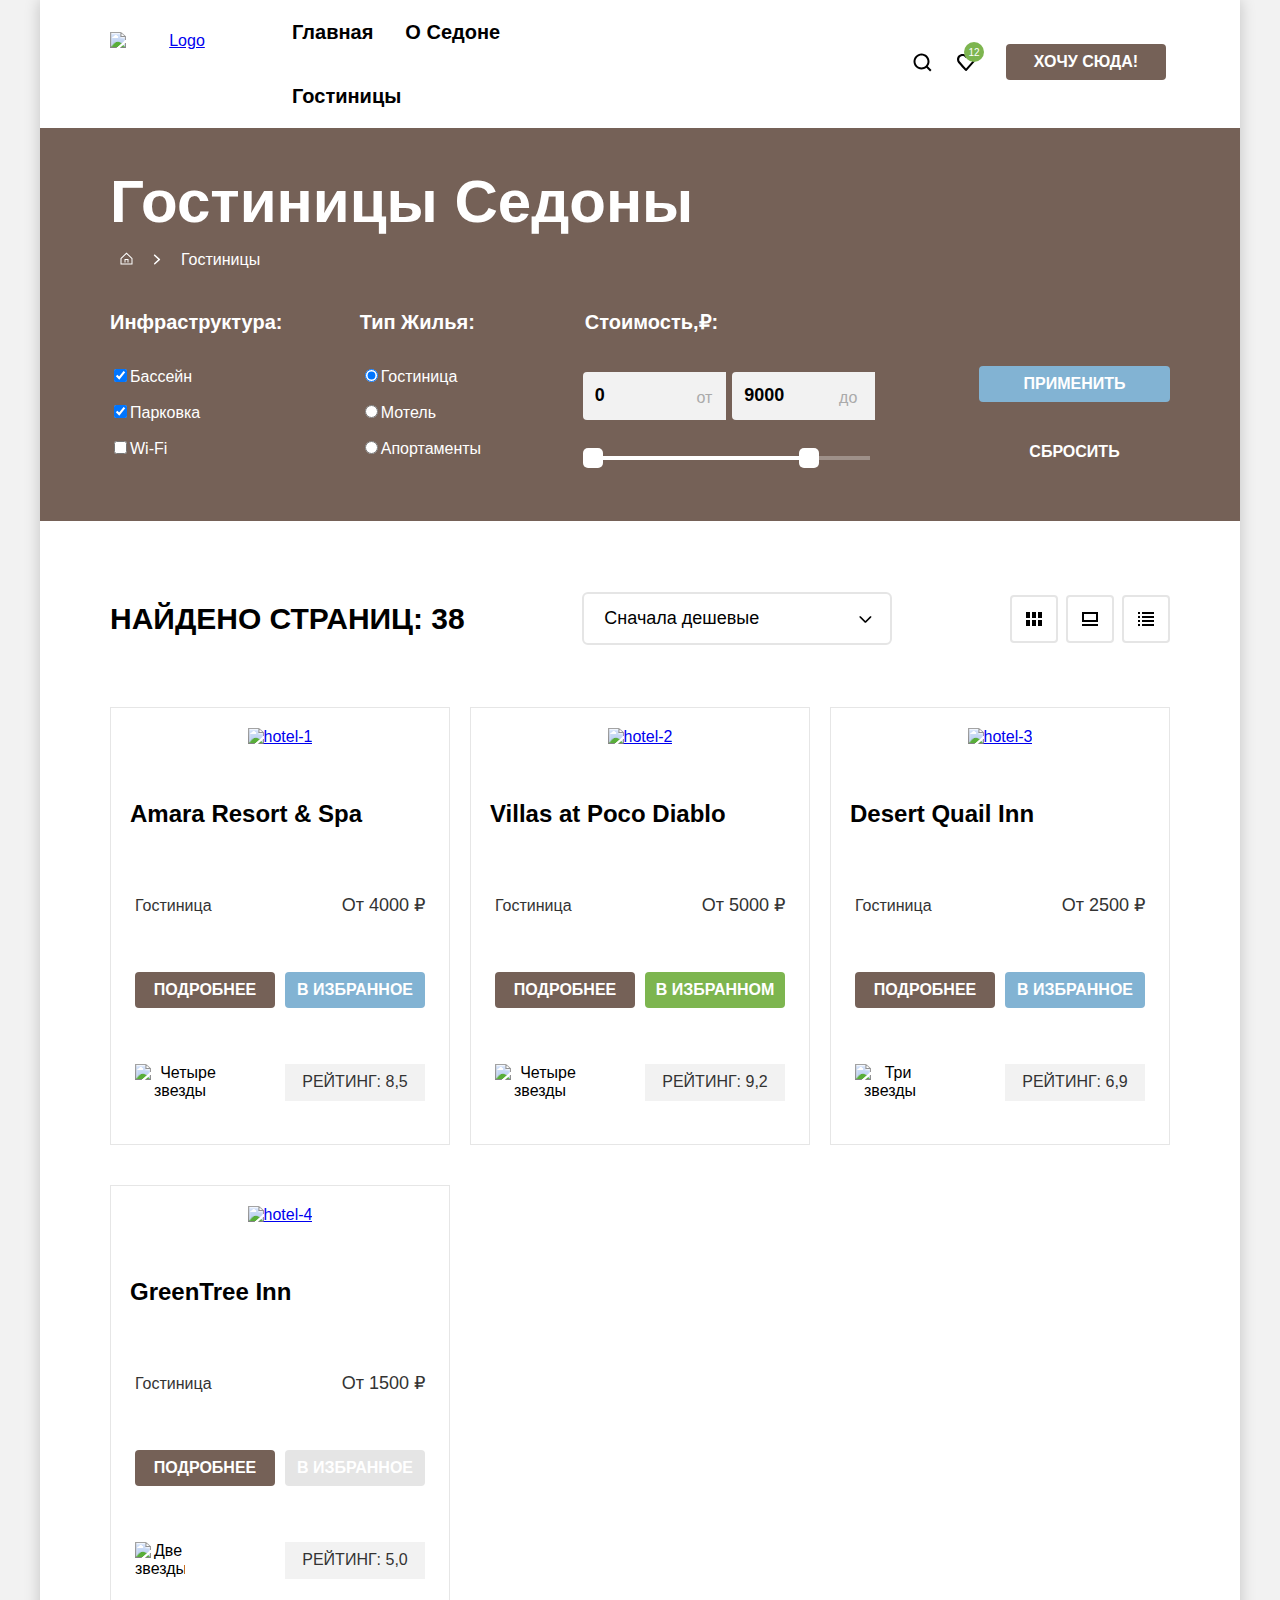
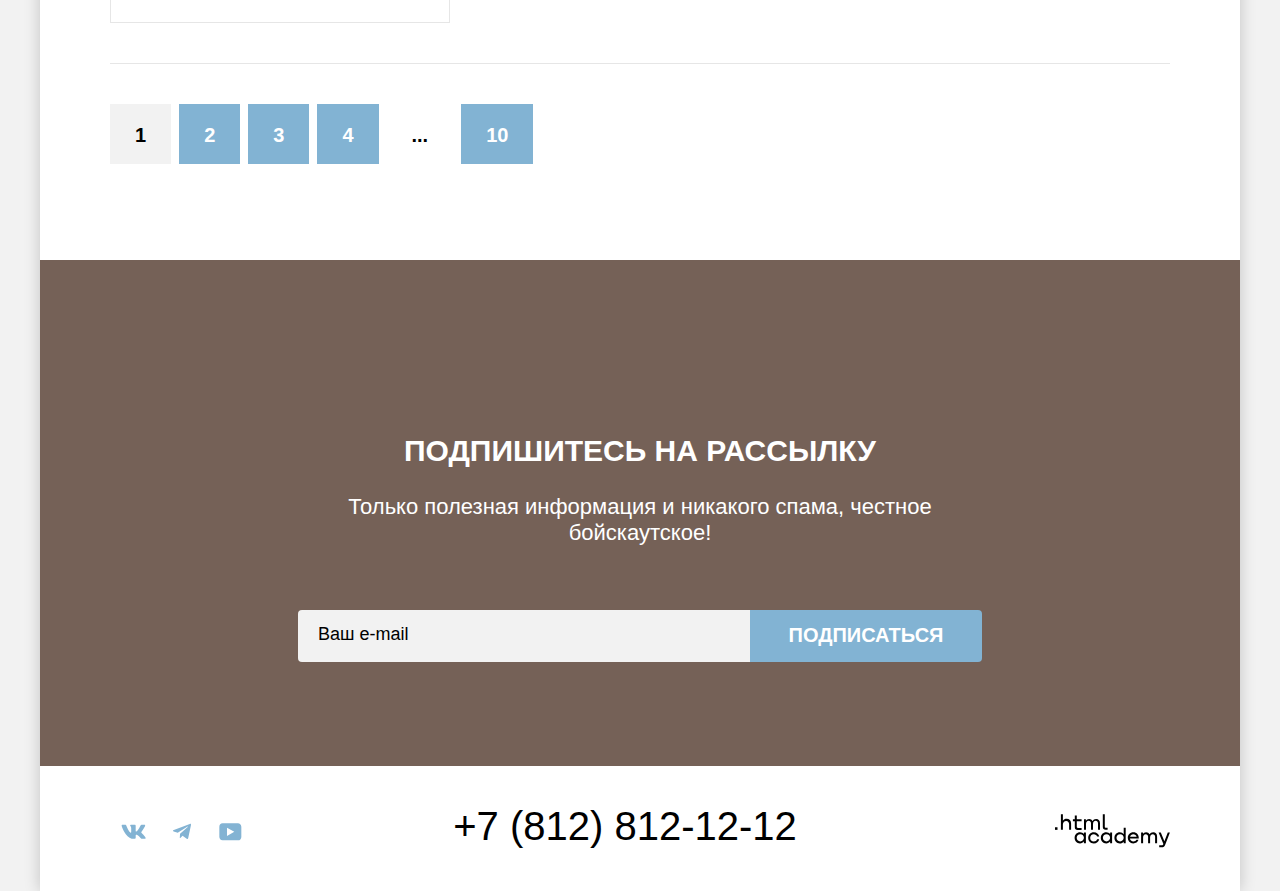
==== commit a243ca79: "Final" ====
--- a/hotels.html
+++ b/hotels.html
@@ -3,7 +3,8 @@
   <head>
     <meta charset="utf-8">
     <title>Страница каталога</title>
-    <link rel="icon" href="favicon.ico"><!-- 32×32 -->
+    <link rel="icon" href="favicon.ico">
+    <link rel="icon" type="image/png" href="img/favicon.png">
     <link rel="stylesheet" href="styles/styles.css">
   </head>
   <body>
@@ -24,7 +25,6 @@
             <a class="navigation-link line-long-black" href="hotels.html">Гостиницы</a>
           </li>
         </ul>
-    
         <ul class="navigation-user list-reset">
           <li class="navigation-user-item">
             <a class="navigation-user-link" href="#">
@@ -46,264 +46,258 @@
       </nav>
     </header>
     <main class="main-inner main-container">
-     <div class="page-container">
+    <div class="page-container">
       <section class="inner-section">
        <div class="breadcrumbs-list">
-          <h1 class="inner-title">Гостиницы Седоны</h1>
-          <ul class="breadcrumbs list-reset">
-               <li class="breadcrumbs-item">
-                 <a class="breadcrumbs-link" href="index.html">
-                  <span class="visually-hidden">Главная</span>
-                  <svg width="13" height="13" viewBox="0 0 13 13" xmlns="http://www.w3.org/2000/svg">
-                    <path d="M6.5 0.5L0.5 6.30006V12.5001H12.5V6.30006L6.5 0.5ZM11.5 11.5001H1.5V6.70005L6.5 1.9L11.5 6.70005V11.5001Z"/>
-                    <path d="M4.5 10.5001H5.5V8.00005H7.5V10.5001H8.5V7.00005H4.5V10.5001Z"/>
-                   </svg>
-                 </a>
-             </li>
-                 <li class="breadcrumbs-item arrow-breadcrumbs"> 
-                    <a class="breadcrumbs-link">
-                      <svg width="8" height="11" viewBox="0 0 8 11" xmlns="http://www.w3.org/2000/svg">
-                        <path d="M6.91526 4.96875L2.16526 0.71875C1.91526 0.46875 1.41526 0.46875 1.04026 0.71875C0.665263 0.96875 0.790263 1.46875 1.04026 1.71875L5.16526 5.46875L1.16526 9.21875C0.915263 9.46875 0.915263 9.96875 1.16526 10.2188C1.16526 10.3438 1.54026 10.4688 1.66526 10.4688C1.79026 10.4688 2.04026 10.3438 2.16526 10.2188L6.91526 5.96875C7.29026 5.71875 7.29026 5.21875 6.91526 4.96875Z"/>
-                      </svg>
-                    </a>
-                 </li>
-               <li class="breadcrumbs-item">
-                 <a class="breadcrumbs-link" href="">Гостиницы</a>
-              </li>
-           </ul>
-        </div>
-           <div class="list-of-hotels">
-                  <h2 class="visually-hidden">Список гостиниц</h2>
-              <form class="hotels-filter" action="#" method="get">
-                  <div class="filter-first">
-                     <legend class="hotels-filter-title">Инфраструктура:</legend>
-                     <ul class="hotels-filter-list list-reset">
-                        <li class="hotels-filter-item">
-                          <label for="control-first">
-                              <input class="control-input" type="checkbox" checked name="swimming pool" id="control-first">Бассейн
-                          </label>
-                        </li>
-                        <li class="hotels-filter-item">
-                            <label for="control-second">
-                              <input class="control-input" type="checkbox" checked name="parking" id="control-second">Парковка
-                            </label>
-                        </li>
-                        <li class="hotels-filter-item">
-                            <label for="control-third">
-                              <input class="control-input" type="checkbox" name="Wi-Fi" id="control-third">Wi-Fi
-                            </label>
-                         </li>
-                      </ul>  
-                    </div>
-                    <div class="filter-second">
-                        <legend class="hotels-filter-title">Тип Жилья:</legend>
-                          <ul class="hotels-filter-list list-reset">
-                            <li class="hotels-filter-item">
-                                <label for="control">
-                                  <input class="control-input" type="radio" name="list-of-hotels" id="control" checked>Гостиница
-                                </label>
-                              </li>
-                              <li class="hotels-filter-item">
-                                  <label for="control-two">
-                                    <input class="control-input" type="radio" name="list-of-hotels" id="control-two">Мотель
-                                  </label>
-                                </li>
-                                <li class="hotels-filter-item">
-                                    <label for="control-three">
-                                      <input class="control-input" type="radio" name="list-of-hotels" id="control-three">Апортаменты
-                                    </label>
-                                </li>
-                           </ul>     
-                       </div>
-               <div class="filter-third">
-                      <fieldset class="hotels-filter-group">
-                        <legend class="hotels-filter-title">Стоимость,₽:</legend>
-                        <div class="hotels-filter-list">
-                            <label class="number-filter-list"> 
-                                <input type="number" class="hotels-filter-items" min="0" max="9000" value="0" step="100">
-                                <span>от</span>
-                            </label>
-                             <label class="number-filter-list">
-                                  <input type="number" class="hotels-filter-items" min="0" max="9000" value="9000" step="100">
-                                  <span>до</span>
-                            </label>
-                        </div>
-                        <div class="hotel-filter-slider">
-                            <div class="hotel-filter-wrapper" style="left: 0px; width: 226px">
-                              <button type="button" class="filter-toggle toggle-min">
-                                <span class="visually-hidden">Изменить минимальную цену.</span>
-                              </button>
-                              <button type="button" class="filter-toggle toggle-max">
-                                <span class="visually-hidden">Изменить максимальную цену.</span>
-                              </button>
-                            </div>
-                        </div>
-                      </fieldset>
-                 </div>
-                      <div class="filter-fourth"> 
-                        <button type="submit" class="button-filter">ПРИМЕНИТЬ</button>
-                        <button type="reset" class="button-filter-transparent">СБРОСИТЬ</button>
-                      </div>
-              </form>
-           </div>
-       </section>
-      <section>
-        <div class="header-search">
-              <p class="page-search">НАЙДЕНО СТРАНИЦ: 38</p>
-              <form class="filter-sort">
-                <label for="filter"></label>
-                <select id="filter" name="filter" class="filter-list">
-                  <option value="Сначала дешевые">Сначала дешевые</option>
-                  <option value="Сначала дороже">Сначала дороже</option>
-                  <option value="По дате">По дате</option>
-              </select> 
-            </form>
-            <div class="filter-block"> 
-                <a class="filter-block-item" href="">
-                  <img src="./img/filters/search-filter-1.svg" alt="Фильтр-1" width="16" height="14">                 
-                </a>
-                <a class="filter-block-item" href=""> 
-                  <img src="./img/filters/search-filter-2.svg" alt="Фильтр-2" width="16" height="14">
-                </a>
-                <a class="filter-block-item filter-block-gray" href="">
-                  <img src="./img/filters/search-filter-3.svg" alt="Фильтр-3" width="16" height="14">
-                </a>
-              </div>
-           </div>
-      </section>
-      <section class="catalog-products">
-        <ul class="product-list list-reset">
-              <li class="product-card">
-                    <a class="product-card-link" href="product.html">
-                      <img class="product-card-image" src="./img/hotels/hotel-1.jpg" alt="hotel-1" width="300" height="212">
-                    </a>
-                    <h3 class="product-card-title">Amara Resort & Spa</h3>
-                    <div class="product-row">  
-                      <span class="product-type">Гостиница</span>
-                      <span class="product-card-price">От 4000 ₽</span>
-                    </div> 
-                    <div class="product-row">
-                      <a class="button-link" href="#" disabled>Подробнее</a>
-                      <button type="button" class="button-favorites">В избранное</button>
-                    </div>
-                    <div class="product-row">
-                      <img src="./img/four-stars.svg" alt="Четыре звезды" width="90" height="37">
-                      <span class="rating">Рейтинг: 8,5</span>
-                    </div>  
-              </li>
-              <li class="product-card">
-                      <a class="product-card-link" href="product.html">
-                        <img class="product-card-image" src="./img/hotels/hotel-2.jpg" alt="hotel-2" width="300" height="212">
-                      </a>
-                      <h3 class="product-card-title">Villas at Poco Diablo</h3>
-                     <div class="product-row"> 
-                        <span class="product-type">Гостиница</span>
-                        <span class="product-card-price">От 5000 ₽</span>
-                     </div> 
-                     <div class="product-row">
-                        <a class="button-link" href="#">Подробнее</a>
-                        <button type="button" class="button-favorites button-favorites-touch">В избранном</button>
-                      </div> 
-                      <div class="product-row">
-                        <img src="./img/four-stars.svg" alt="Четыре звезды" width="90" height="37">
-                        <span class="rating">Рейтинг: 9,2</span>
-                      </div>
-              </li>
-              <li class="product-card">
-                        <a class="product-card-link" href="product.html">
-                          <img class="product-card-image" src="./img/hotels/hotel-3.jpg" alt="hotel-3" width="300" height="212">
-                        </a>
-                        <h3 class="product-card-title">Desert Quail Inn</h3>
-                     <div class="product-row"> 
-                        <span class="product-type">Гостиница</span>
-                        <span class="product-card-price">От 2500 ₽</span>
-                     </div> 
-                     <div class="product-row">
-                        <a class="button-link" href="#">Подробнее</a>
-                        <button type="button" class="button-favorites">В избранное</button>
-                      </div>
-                      <div class="product-row">
-                        <img src="./img/three-stars.svg" alt="Три звезды" width="70" height="37">
-                        <span class="rating">Рейтинг: 6,9</span>
-                      </div>
-              </li>
-              <li class="product-card">
-                      <a class="product-card-link" href="product.html">
-                        <img class="product-card-image" src="./img/hotels/hotel-4.jpg" alt="hotel-4" width="300" height="212">
-                      </a>
-                      <h3 class="product-card-title">GreenTree Inn</h3>
-                      <div class="product-row">
-                          <span class="product-type">Гостиница</span>
-                          <span class="product-card-price">От 1500 ₽</span>
-                      </div>
-                      <div class="product-row">
-                          <a class="button-link" href="#">Подробнее</a>
-                          <button type="button" class="button-favorites" disabled>В избранное</button>
-                       </div>
-                       <div class="product-row">
-                          <img src="./img/two-stars.svg" alt="Две звезды" width="50" height="37">
-                          <span class="rating">Рейтинг: 5,0</span>
-                       </div>
-              </li>
-            </ul>
-      </section>
-      <section class="pagination">
-        <div class="pagination-item">
-            <a href="#" class="pagination-link active">1</a>
-            <a href="#" class="pagination-link">2</a>
-            <a href="#" class="pagination-link">3</a>
-            <a href="#" class="pagination-link">4</a>
-            <a href="#" class="pagination-link ellipsis">...</a>
-            <a href="#" class="pagination-link">10</a>
-         </div>
-      </section>
-      <section class="subscribe">
-        <h2 class="section-header section-header-color">ПОДПИШИТЕСЬ НА РАССЫЛКУ</h2>
-        <p class="section-header-text section-header-text-color">Только полезная информация и никакого спама, честное бойскаутское!</p>
-        <form class="subscribe-form">
-          <input type="email" placeholder="Ваш e-mail" class="mail-form">
-          <button type="submit" class="button-subscribe">ПОДПИСАТЬСЯ</button>
-        </form>
-      </section>
-    </div>
-    </main>
-    <footer class="page-footer">
-      <div class="page-footer-container">
-        <section class="footer-social">
-          <ul class="footer-social-list list-reset">
-            <li class="footer-social-item">
-              <a href="https://vk.com/htmlacademy" class="footer-social-link"> 
-                <span class="visually-hidden">Вконтакте</span>
-                <svg width="48" height="41" viewBox="0 0 48 41" xmlns="http://www.w3.org/2000/svg">
-                  <path fill-rule="evenodd" clip-rule="evenodd" d="M35.1164 14.8044C35.2824 14.2584 35.1164 13.8564 34.3214 13.8564H31.6964C31.0284 13.8564 30.7204 14.2034 30.5534 14.5864C30.5534 14.5864 29.2184 17.7824 27.3274 19.8584C26.7154 20.4604 26.4374 20.6514 26.1034 20.6514C25.9364 20.6514 25.6854 20.4604 25.6854 19.9134V14.8044C25.6854 14.1484 25.5014 13.8564 24.9454 13.8564H20.8174C20.4004 13.8564 20.1494 14.1604 20.1494 14.4494C20.1494 15.0704 21.0954 15.2144 21.1924 16.9624V20.7604C21.1924 21.5934 21.0394 21.7444 20.7054 21.7444C19.8154 21.7444 17.6504 18.5334 16.3654 14.8594C16.1164 14.1444 15.8644 13.8564 15.1934 13.8564H12.5664C11.8164 13.8564 11.6664 14.2034 11.6664 14.5864C11.6664 15.2684 12.5564 18.6564 15.8114 23.1374C17.9814 26.1974 21.0364 27.8564 23.8194 27.8564C25.4884 27.8564 25.6944 27.4884 25.6944 26.8534V24.5404C25.6944 23.8034 25.8524 23.6564 26.3814 23.6564C26.7714 23.6564 27.4384 23.8484 28.9964 25.3234C30.7764 27.0724 31.0694 27.8564 32.0714 27.8564H34.6964C35.4464 27.8564 35.8224 27.4884 35.6064 26.7604C35.3684 26.0364 34.5184 24.9854 33.3914 23.7384C32.7794 23.0284 31.8614 22.2634 31.5824 21.8804C31.1934 21.3894 31.3044 21.1704 31.5824 20.7334C31.5824 20.7334 34.7824 16.3074 35.1154 14.8044H35.1164Z"/>
+         <h1 class="inner-title">Гостиницы Седоны</h1>
+         <ul class="breadcrumbs list-reset">
+           <li class="breadcrumbs-item">
+             <a class="breadcrumbs-link" href="index.html">
+               <span class="visually-hidden">Главная</span>
+               <svg width="13" height="13" viewBox="0 0 13 13" xmlns="http://www.w3.org/2000/svg">
+                 <path d="M6.5 0.5L0.5 6.30006V12.5001H12.5V6.30006L6.5 0.5ZM11.5 11.5001H1.5V6.70005L6.5 1.9L11.5 6.70005V11.5001Z"/>
+                 <path d="M4.5 10.5001H5.5V8.00005H7.5V10.5001H8.5V7.00005H4.5V10.5001Z"/>
+               </svg>
+             </a>
+           </li>
+           <li class="breadcrumbs-item arrow-breadcrumbs"> 
+             <a class="breadcrumbs-link">
+               <svg width="8" height="11" viewBox="0 0 8 11" xmlns="http://www.w3.org/2000/svg">
+                 <path d="M6.91526 4.96875L2.16526 0.71875C1.91526 0.46875 1.41526 0.46875 1.04026 0.71875C0.665263 0.96875 0.790263 1.46875 1.04026 1.71875L5.16526 5.46875L1.16526 9.21875C0.915263 9.46875 0.915263 9.96875 1.16526 10.2188C1.16526 10.3438 1.54026 10.4688 1.66526 10.4688C1.79026 10.4688 2.04026 10.3438 2.16526 10.2188L6.91526 5.96875C7.29026 5.71875 7.29026 5.21875 6.91526 4.96875Z"/>
                 </svg>
               </a>
             </li>
-            <a class="footer-social-item">
-              <a href="https://t.me/htmlacademy" class="footer-social-link"> 
-                <span class="visually-hidden">Телеграм</span>
-                <svg width="48" height="41" viewBox="0 0 48 41" xmlns="http://www.w3.org/2000/svg">
-                  <path d="M31.785 12.9557L15.8405 19.1042C14.7523 19.5413 14.7586 20.1483 15.6408 20.419L19.7344 21.696L29.2058 15.7201C29.6537 15.4477 30.0629 15.5942 29.7265 15.8928L22.0528 22.8183H22.051L22.0528 22.8192L21.7705 27.0387C22.1841 27.0387 22.3667 26.8489 22.5987 26.625L24.5871 24.6915L28.7229 27.7464C29.4855 28.1664 30.0332 27.9506 30.2229 27.0405L32.9379 14.2453C33.2158 13.1311 32.5126 12.6266 31.785 12.9557Z"/>
-                </svg>
-              </a>
+            <li class="breadcrumbs-item">
+              <a class="breadcrumbs-link" href="">Гостиницы</a>
             </li>
-            <li class="footer-social-item">
-              <a href="https://www.youtube.com/user/htmlacademyru" class="footer-social-link"> 
-                <span class="visually-hidden">Ютуб</span>
-                <svg width="48" height="41" viewBox="0 0 48 41" xmlns="http://www.w3.org/2000/svg">
-                  <path d="M31.9402 12.3564H16.5074C14.6467 12.3564 13.3333 13.9502 13.3333 15.7564V25.8502C13.3333 27.7627 14.6467 29.3564 16.5074 29.3564H32.1591C33.8009 29.3564 35.3333 27.7627 35.3333 25.9564V15.7564C35.1143 13.9502 33.8009 12.3564 31.9402 12.3564ZM20.9949 24.8939V16.8189L28.3283 20.8564L20.9949 24.8939Z"/>
-                </svg>
-              </a>  
-            </li>  
-          </ul>    
-        </section>
-        <section class="footer-contact">
-          <a class="footer-contact-phone" href="tel:+78128121212">+7 (812) 812-12-12</a>
-        </section>
-        <section class="footer-logo">
-          <a href="https://htmlacademy.ru/" class="footer-logo-link">
-            <span class="visually-hidden">Логотип-htmlacademy</span>
-            <svg width="115" height="34" viewBox="0 0 115 34" xmlns="http://www.w3.org/2000/svg">
+          </ul>
+        </div>
+        <div class="list-of-hotels">
+          <h2 class="visually-hidden">Список гостиниц</h2>
+          <form class="hotels-filter" action="#" method="get">
+            <div class="filter-first">
+              <h3 class="hotels-filter-title">Инфраструктура:</h3>
+              <ul class="hotels-filter-list list-reset">
+                <li class="hotels-filter-item">
+                  <label for="control-first">
+                    <input class="control-input" type="checkbox" checked name="swimming pool" id="control-first">Бассейн
+                  </label>
+                </li>
+                <li class="hotels-filter-item">
+                  <label for="control-second">
+                    <input class="control-input" type="checkbox" checked name="parking" id="control-second">Парковка
+                  </label>
+                </li>
+                <li class="hotels-filter-item">
+                  <label for="control-third">
+                    <input class="control-input" type="checkbox" name="Wi-Fi" id="control-third">Wi-Fi
+                  </label>
+                </li>
+              </ul>  
+            </div>
+            <div class="filter-second">
+              <h3 class="hotels-filter-title">Тип Жилья:</h3>
+              <ul class="hotels-filter-list list-reset">
+                <li class="hotels-filter-item">
+                  <label for="control">
+                    <input class="control-input" type="radio" name="list-of-hotels" id="control" checked>Гостиница
+                  </label>
+                </li>
+                <li class="hotels-filter-item">
+                  <label for="control-two">
+                    <input class="control-input" type="radio" name="list-of-hotels" id="control-two">Мотель
+                  </label>
+                </li>
+                <li class="hotels-filter-item">
+                  <label for="control-three">
+                    <input class="control-input" type="radio" name="list-of-hotels" id="control-three">Апортаменты
+                  </label>
+                </li>
+              </ul>     
+            </div>
+            <div class="filter-third">
+            <fieldset class="hotels-filter-group">
+              <legend class="hotels-filter-title">Стоимость,₽:</legend>
+              <div class="hotels-filter-list">
+                <label class="number-filter-list"> 
+                  <input type="number" class="hotels-filter-items" min="0" max="9000" value="0" step="100">
+                  <span>от</span>
+                </label>
+                <label class="number-filter-list">
+                  <input type="number" class="hotels-filter-items" min="0" max="9000" value="9000" step="100">
+                  <span>до</span>
+                </label>
+              </div>
+              <div class="hotel-filter-slider">
+                <div class="hotel-filter-wrapper" style="left: 0px; width: 226px">
+                  <button type="button" class="filter-toggle toggle-min">
+                    <span class="visually-hidden">Изменить минимальную цену.</span>
+                  </button>
+                  <button type="button" class="filter-toggle toggle-max">
+                    <span class="visually-hidden">Изменить максимальную цену.</span>
+                 </button>
+                </div>
+              </div>
+            </fieldset>
+          </div>
+           <div class="filter-fourth"> 
+            <button type="submit" class="button-filter">ПРИМЕНИТЬ</button>
+            <button type="reset" class="button-filter-transparent">СБРОСИТЬ</button>
+           </div>
+        </form>
+      </div>
+    </section>
+    <section>
+      <div class="header-search">
+        <p class="page-search">НАЙДЕНО СТРАНИЦ: 38</p>
+        <form class="filter-sort">
+          <label for="filter"></label>
+          <select id="filter" name="filter" class="filter-list">
+            <option value="Сначала дешевые">Сначала дешевые</option>
+            <option value="Сначала дороже">Сначала дороже</option>
+            <option value="По дате">По дате</option>
+          </select> 
+        </form>
+        <div class="filter-block"> 
+          <a class="filter-block-item fiter-image-first" href=""></a>
+          <a class="filter-block-item filter-image-second" href=""> </a>
+          <a class="filter-block-item filter-image-third" href=""></a>
+        </div>
+      </div>
+    </section>
+    <section class="catalog-products">
+      <ul class="product-list list-reset">
+        <li class="product-card">
+          <a class="product-card-link" href="product.html">
+            <img class="product-card-image" src="./img/hotels/hotel-1.jpg" alt="hotel-1" width="300" height="212">
+          </a>
+          <h3 class="product-card-title">Amara Resort & Spa</h3>
+          <div class="product-row">  
+            <span class="product-type">Гостиница</span>
+            <span class="product-card-price">От 4000 ₽</span>
+          </div> 
+          <div class="product-row">
+            <a class="button-link" href="#">Подробнее</a>
+            <button type="button" class="button-favorites">В избранное</button>
+          </div>
+          <div class="product-row">
+            <img src="./img/four-stars.svg" alt="Четыре звезды" width="90" height="37">
+            <span class="rating">Рейтинг: 8,5</span>
+          </div>  
+        </li>
+        <li class="product-card">
+          <a class="product-card-link" href="product.html">
+            <img class="product-card-image" src="./img/hotels/hotel-2.jpg" alt="hotel-2" width="300" height="212">
+          </a>
+          <h3 class="product-card-title">Villas at Poco Diablo</h3>
+          <div class="product-row"> 
+            <span class="product-type">Гостиница</span>
+            <span class="product-card-price">От 5000 ₽</span>
+          </div> 
+          <div class="product-row">
+            <a class="button-link" href="#">Подробнее</a>
+            <button type="button" class="button-favorites button-favorites-touch">В избранном</button>
+          </div> 
+          <div class="product-row">
+            <img src="./img/four-stars.svg" alt="Четыре звезды" width="90" height="37">
+            <span class="rating">Рейтинг: 9,2</span>
+          </div>
+        </li>
+        <li class="product-card">
+          <a class="product-card-link" href="product.html">
+            <img class="product-card-image" src="./img/hotels/hotel-3.jpg" alt="hotel-3" width="300" height="212">
+          </a>
+          <h3 class="product-card-title">Desert Quail Inn</h3>
+          <div class="product-row"> 
+            <span class="product-type">Гостиница</span>
+            <span class="product-card-price">От 2500 ₽</span>
+          </div> 
+          <div class="product-row">
+            <a class="button-link" href="#">Подробнее</a>
+            <button type="button" class="button-favorites">В избранное</button>
+          </div>
+          <div class="product-row">
+            <img src="./img/three-stars.svg" alt="Три звезды" width="70" height="37">
+            <span class="rating">Рейтинг: 6,9</span>
+          </div>
+        </li>
+        <li class="product-card">
+          <a class="product-card-link" href="product.html">
+            <img class="product-card-image" src="./img/hotels/hotel-4.jpg" alt="hotel-4" width="300" height="212">
+          </a>
+          <h3 class="product-card-title">GreenTree Inn</h3>
+          <div class="product-row">
+            <span class="product-type">Гостиница</span>
+            <span class="product-card-price">От 1500 ₽</span>
+          </div>
+          <div class="product-row">
+            <a class="button-link" href="#">Подробнее</a>
+            <button type="button" class="button-favorites" disabled>В избранное</button>
+          </div>
+          <div class="product-row">
+            <img src="./img/two-stars.svg" alt="Две звезды" width="50" height="37">
+            <span class="rating">Рейтинг: 5,0</span>
+          </div>
+       </li>
+    </ul>
+  </section>
+  <section class="pagination">
+    <div class="pagination-item">
+      <a href="#" class="pagination-link active">1</a>
+      <a href="#" class="pagination-link">2</a>
+      <a href="#" class="pagination-link">3</a>
+      <a href="#" class="pagination-link">4</a>
+      <a href="#" class="pagination-link ellipsis">...</a>
+      <a href="#" class="pagination-link">10</a>
+    </div>
+  </section>
+  <section class="subscribe">
+    <h2 class="section-header section-header-color">ПОДПИШИТЕСЬ НА РАССЫЛКУ</h2>
+    <p class="section-header-text section-header-text-color">Только полезная информация и никакого спама, честное бойскаутское!</p>
+    <form class="subscribe-form" action="https://echo.htmlacademy.ru">
+      <input class="mail-form" type="email" placeholder="Ваш e-mail" required>
+      <button class="button-subscribe" type="submit">ПОДПИСАТЬСЯ</button>
+    </form>
+  </section>
+  </div>
+  </main>
+  <footer class="page-footer">
+    <div class="page-footer-container">
+    <section class="footer-social">
+      <ul class="footer-social-list list-reset">
+        <li class="footer-social-item">
+          <a href="https://vk.com/htmlacademy" class="footer-social-link"> 
+            <span class="visually-hidden">Вконтакте</span>
+              <svg width="48" height="41" viewBox="0 0 48 41" xmlns="http://www.w3.org/2000/svg">
+                <path fill-rule="evenodd" clip-rule="evenodd" d="M35.1164 14.8044C35.2824 14.2584 35.1164 13.8564 34.3214 13.8564H31.6964C31.0284 13.8564 30.7204 14.2034 30.5534 14.5864C30.5534 14.5864 29.2184 17.7824 27.3274 19.8584C26.7154 20.4604 26.4374 20.6514 26.1034 20.6514C25.9364 20.6514 25.6854 20.4604 25.6854 19.9134V14.8044C25.6854 14.1484 25.5014 13.8564 24.9454 13.8564H20.8174C20.4004 13.8564 20.1494 14.1604 20.1494 14.4494C20.1494 15.0704 21.0954 15.2144 21.1924 16.9624V20.7604C21.1924 21.5934 21.0394 21.7444 20.7054 21.7444C19.8154 21.7444 17.6504 18.5334 16.3654 14.8594C16.1164 14.1444 15.8644 13.8564 15.1934 13.8564H12.5664C11.8164 13.8564 11.6664 14.2034 11.6664 14.5864C11.6664 15.2684 12.5564 18.6564 15.8114 23.1374C17.9814 26.1974 21.0364 27.8564 23.8194 27.8564C25.4884 27.8564 25.6944 27.4884 25.6944 26.8534V24.5404C25.6944 23.8034 25.8524 23.6564 26.3814 23.6564C26.7714 23.6564 27.4384 23.8484 28.9964 25.3234C30.7764 27.0724 31.0694 27.8564 32.0714 27.8564H34.6964C35.4464 27.8564 35.8224 27.4884 35.6064 26.7604C35.3684 26.0364 34.5184 24.9854 33.3914 23.7384C32.7794 23.0284 31.8614 22.2634 31.5824 21.8804C31.1934 21.3894 31.3044 21.1704 31.5824 20.7334C31.5824 20.7334 34.7824 16.3074 35.1154 14.8044H35.1164Z"/>
+             </svg>
+          </a>
+        </li>
+        <li class="footer-social-item">
+          <a href="https://t.me/htmlacademy" class="footer-social-link"> 
+            <span class="visually-hidden">Телеграм</span>
+            <svg width="48" height="41" viewBox="0 0 48 41" xmlns="http://www.w3.org/2000/svg">
+              <path d="M31.785 12.9557L15.8405 19.1042C14.7523 19.5413 14.7586 20.1483 15.6408 20.419L19.7344 21.696L29.2058 15.7201C29.6537 15.4477 30.0629 15.5942 29.7265 15.8928L22.0528 22.8183H22.051L22.0528 22.8192L21.7705 27.0387C22.1841 27.0387 22.3667 26.8489 22.5987 26.625L24.5871 24.6915L28.7229 27.7464C29.4855 28.1664 30.0332 27.9506 30.2229 27.0405L32.9379 14.2453C33.2158 13.1311 32.5126 12.6266 31.785 12.9557Z"/>
+            </svg>
+          </a>
+        </li>
+        <li class="footer-social-item">
+          <a href="https://www.youtube.com/user/htmlacademyru" class="footer-social-link"> 
+            <span class="visually-hidden">Ютуб</span>
+            <svg width="48" height="41" viewBox="0 0 48 41" xmlns="http://www.w3.org/2000/svg">
+              <path d="M31.9402 12.3564H16.5074C14.6467 12.3564 13.3333 13.9502 13.3333 15.7564V25.8502C13.3333 27.7627 14.6467 29.3564 16.5074 29.3564H32.1591C33.8009 29.3564 35.3333 27.7627 35.3333 25.9564V15.7564C35.1143 13.9502 33.8009 12.3564 31.9402 12.3564ZM20.9949 24.8939V16.8189L28.3283 20.8564L20.9949 24.8939Z"/>
+            </svg>
+          </a>  
+        </li>  
+      </ul>    
+     </section>
+     <section class="footer-contact">
+       <a class="footer-contact-phone" href="tel:+78128121212">+7 (812) 812-12-12</a>
+      </section>
+     <section class="footer-logo">
+       <a href="https://htmlacademy.ru/" class="footer-logo-link">
+         <span class="visually-hidden">Логотип-htmlacademy</span>
+           <svg width="115" height="34" viewBox="0 0 115 34" xmlns="http://www.w3.org/2000/svg">
               <path d="M0 13.2564V15.8564H2.5V13.2564H0Z"/>
               <path d="M11.6 4.85645C10 4.85645 8.8 5.55645 8 6.55645H7.9V0.356445H5.9V15.8564H7.9V10.5564C7.9 8.45645 9.2 6.95645 11.2 6.95645C13 6.95645 14.1 8.35645 14.1 10.1564V15.8564H16.1V9.75644C16.2 6.75644 14.3 4.85645 11.6 4.85645Z"/>
               <path d="M26.6 5.15645H21.8V1.45645H19.8V5.25645H17.9V7.25645H19.8V13.2564C19.8 14.9564 20.8 15.9564 22.5 15.9564H26.6V13.9564H22.9C22.2 13.9564 21.8 13.5564 21.8 12.8564V7.15645H26.6V5.15645Z"/>
@@ -316,11 +310,11 @@
               <path d="M78.3 18.2564C75 18.2564 72.8 20.7564 72.8 23.8564C72.8 26.8564 74.9 29.4564 78.3 29.4564C80.8 29.4564 82.8 28.1564 83.5 25.8564H81.4C80.9 26.8564 79.8 27.4564 78.4 27.4564C76.5 27.4564 75.1 26.1564 75 24.5564H83.8C84 20.9564 81.8 18.2564 78.3 18.2564ZM78.3 20.1564C80 20.1564 81.3 21.1564 81.6 22.7564H75.1C75.4 21.2564 76.6 20.1564 78.3 20.1564Z"/>
               <path d="M98.2 18.2564C96.6 18.2564 95.3 19.0564 94.6 20.2564H94.5C93.9 19.0564 92.7 18.2564 91.1 18.2564C89.7 18.2564 88.6 18.9564 88 20.0564V18.5564H86.1V29.1564H88.1V23.7564C88.1 21.7564 89.1 20.3564 90.7 20.2564C92.2 20.2564 93.1 21.2564 93.1 22.8564V29.1564H95.1V23.5564C95.1 21.1564 96.5 20.2564 97.7 20.2564C99.2 20.2564 100.1 21.2564 100.1 22.8564V29.1564H102.1V22.6564C102.2 20.0564 100.7 18.2564 98.2 18.2564Z"/>
               <path d="M109.4 27.3564L105.8 18.4564H103.6L108.4 30.0564C108.1 30.9564 107.7 31.2564 106.7 31.2564H104.2V33.2564H106.7C108.5 33.2564 109.5 32.4564 110.2 30.6564L114.9 18.4564H112.8L109.4 27.3564Z"/>
-              </svg>
-          </a>
-        </section>
-      </div>
-    </footer>
+          </svg>
+      </a>
+    </section>
+  </div>
+  </footer>
   </div>  
   </body>
 </html>--- a/styles/styles.css
+++ b/styles/styles.css
@@ -2,7 +2,7 @@
     font-family: "PT Sans";
     font-weight: 400;
     font-style: normal;
-    src: url("../fonts/ptsans-400.woff2") format("woff2");
+    src: url("../fonts/ptsans-regular.woff2") format("woff2");
     font-display: swap;
 }
 
@@ -10,7 +10,7 @@
     font-family: "PT Sans";
     font-weight: 700;
     font-style: normal;
-    src: url("../fonts/ptsans-700.woff2") format("woff2");
+    src: url("../fonts/ptsans-bold.woff2") format("woff2");
     font-display: swap;
 }
 
@@ -18,7 +18,7 @@
     font-family: "PT Sans";
     font-weight: 400;
     font-style: italic;
-    src: url("../fonts/ptsans-400.woff2") format("woff2");
+    src: url("../fonts/ptsans-italic.woff2") format("woff2");
     font-display: swap;
 }
 
@@ -26,7 +26,7 @@
     font-family: "PT Sans";
     font-weight: 700;
     font-style: italic;
-    src: url("../fonts/ptsans-700.woff2") format("woff2");
+    src: url("../fonts/ptsans-bold-italic.woff2") format("woff2");
     font-display: swap;
 }
 
@@ -54,8 +54,8 @@
     min-height: 100%;
     font-family: "PT Sans", "Arial", sans-serif;
     text-align: center;
-    background-color: #F2F2F2;
-    color: black;
+    background-color: #f2f2f2;
+    color: #000000;
 }
 
 .body-container {
@@ -79,7 +79,10 @@
 .navigation {
     display: flex;
     width: 1200px;
+    min-height: 64px;
     margin: 0 auto;
+    flex-wrap: wrap;
+    align-items: center;
 }
 
 .navigation-logo {
@@ -87,6 +90,7 @@
     width: 138px;
     margin-right: 28px;
     margin-left: 70px;
+    z-index: 1;
 }
 
 .navigation-list {
@@ -104,7 +108,7 @@
 .navigation-link {
     display: block;
     padding: 20px 16px;
-    color: black;
+    color: #000000;
     text-decoration: none;
 }
 
@@ -129,11 +133,11 @@
     width: 20px;
     height: 20px;
     border-radius: 50%;
-    background-color: #7DB54F;
+    background-color: #7db54f;
     font-family: inherit;
     font-size: 10px;
     align-content: center;
-    color: #FFFFFF;
+    color: #ffffff;
     position: absolute;
     right: 4px;
     top: 12px;
@@ -146,7 +150,7 @@
     font-weight: 700;
     line-height: 20px;
     color: #ffffff;
-    background-color: rgba(117, 97, 87, 1);
+    background-color: #756157;
     text-decoration: none;
     text-transform: uppercase;
     width: 160px;
@@ -159,6 +163,25 @@
     border-radius: 4px;
 }
 
+.navigation-user-link.want:hover {
+    background: #615048;
+}
+
+.navigation-user-link.want:focus {
+    background: #615048;
+}
+
+.navigation-user-link.want:active {
+    background: #756157;
+    color: rgba(255, 255, 255, 0.3);
+
+}
+
+.navigation-user-link.want:disabled {
+    color: #ffffff;
+    background-color:#e5e5e5;
+}
+
 .main-container {
     flex-grow: 1;
 }
@@ -169,11 +192,11 @@
 }
 
 .welcome  {
-    background-color: #82B3D3;
+    background-color: #82b3d3;
     background-image: url("../img/index-background.png");
     background-repeat: no-repeat;
     display: block;
-    margin: 0 auto;
+    margin: -6px auto;
     min-height: 485px;
     position: relative;
     background-size: cover;
@@ -204,7 +227,7 @@
     font-weight: 700;
     line-height: 36px;
     text-transform: uppercase;
-    margin-top: 64px;
+    margin-top: 77px;
     margin-bottom: 25px;
 }
 
@@ -219,8 +242,8 @@
     font-size: 22px;
     line-height: 26px;
     width: 651px;
-    height: 52px;
     margin-bottom: 64px;
+    color: #333333;
 }
 
 .section-head-text {
@@ -232,18 +255,24 @@
     flex-wrap: wrap;
     width: 1200px;
     margin: 0;
+    margin-top: 21px;
     padding: 0;
-}
-
-.advantages-item  {
+    text-align: center;
+}
+
+.advantages-item {
     width: 400px;
-    height: 385px;
+    min-height: 385px;
     display: flex;
     justify-content: center;
     align-items: center;
     flex-wrap: wrap;
     align-content: center;   
 } 
+
+.advantages-item svg {
+    fill: #83b3d3;
+}
 
 .advantages-item-text {
     display: flex;
@@ -279,11 +308,10 @@
 
 .advantages-item-user {
     display: flex;
-    padding: 81px 85px ;
     justify-content: center;
     align-items: center;
     min-width: 300px;
-    height: 385px;
+    flex-direction: column;
 } 
 
 .advantages-item-wrapper {
@@ -298,7 +326,7 @@
 }
 
 .advantages-item.advantages-color-dark {
-    background-color: #82B3D3;
+    background-color: #82b3d3;
     color: #ffffff;
 }
 
@@ -311,13 +339,14 @@
 }
 
 .search-hotel {
+    display: block;
+    margin: 0 auto;
     font-size: 20px;
     line-height: 36px;
     font-weight: 700;
-    background-color: rgba(117, 97, 87, 1);
+    background-color: #756157;
     width: 376px;
-    height: 52px;
-    padding: 8px 52px 8px 52px;
+    padding: 8px;
     text-decoration: none;
     color: #ffffff;
     border-radius: 4px;
@@ -327,6 +356,11 @@
     font-size: 18px;
     line-height: 21px;
     max-width: 230px;
+    color: #333333;
+}
+
+.advantages-discription-light {
+    color: #ffffff;
 }
 
 .section-header-color {
@@ -340,6 +374,7 @@
 .subscribe  {
     background-image: url("../img/subscription-background.jpg");
     background-size: cover;
+    background-color: #756157;
     padding: 96px 258px 104px 258px;
     margin-top: 96px;
 }
@@ -353,25 +388,30 @@
     height: 52px;
     padding: 8px 8px 8px 8px;
     color: #ffffff;
-    background-color: rgba(130,179,211,1);
+    background-color: #82b3d3;
     border: 0;
     border-bottom-right-radius: 4px;
     border-top-right-radius: 4px;
+    font-family: "PT Sans", "Arial", sans-serif;
     font-size: 20px;
     font-weight: 700;
 }
 
 .button-subscribe:hover{
-    background-color:#68A2CA;
+    background-color:#68a2ca;
 }
 
 .button-subscribe:focus{
-    background-color:#68A2CA;
+    background-color:#68a2ca;
 }
 
 .button-subscribe:active{
     color: #FFFFFF30;
-    background-color:#82B3D3;
+    background-color:#82b3d3;
+}
+.button-subscribe:disabled {
+    background-color: #e5e5e5;
+    color: #ffffff;
 }
 
 .mail-form {
@@ -381,10 +421,11 @@
     border-bottom-left-radius: 4px;
     border-top-left-radius: 4px;
     border: 0;
-    background-color: #F2F2F2;
+    background-color: #f2f2f2;
 } 
 
-.mail-form[type=email]::placeholder {
+.mail-form[type="email"]::placeholder {
+    font-family: "PT Sans", "Arial", sans-serif;
     font-size: 18px;
     font-weight: 400;
     line-height: 24px;
@@ -395,7 +436,7 @@
 .footer-contact-phone {
     font-size: 40px;
     line-height: 40px;
-    color: black;
+    color: #000000;
     text-decoration: none;
 }
 
@@ -408,16 +449,19 @@
 }
 
 .footer-contact-phone:active{
-    color:#7561574D;
+    color: rgba(117, 97, 87, 0.3);
 }
 
 .inner-section {
     background-image: url(../img/catalog-background.jpg);
     background-repeat: no-repeat;
+    background-position: center;
+    background-color: #756157;
+    background-size: cover;
     padding: 35px 70px;
     margin: 0;
-    height: 412px;
-}
+}
+
 .inner-title {
     font-size: 60px;
     font-weight: 700;
@@ -444,30 +488,32 @@
 }
 
 .breadcrumbs-link:hover {
-    color: #FFFFFF99;
+    color: rgba(255, 255, 255, 0.6);
+    ;
 }
 
 .breadcrumbs-link:focus {
-    color: #FFFFFF;
+    color: #ffffff;
 }
 
 .breadcrumbs-link:active {
-    color:#FFFFFF4D;
+    color: rgba(255, 255, 255, 0.3);
 } 
+
 .breadcrumbs-link svg{
-    fill: #FFFFFF;
-}
-.breadcrumbs-link:hover svg span{
-    fill: #FFFFFF99;
-    
+    fill: #ffffff;
+}
+
+.breadcrumbs-link:hover svg span {
+    fill: rgba(255, 255, 255, 0,9); 
 }
 
 .breadcrumbs-link:focus svg{
-    fill: #FFFFFF;
+    fill: #ffffff;
 }
 
 .breadcrumbs-link:active svg{
-    fill:#FFFFFF4D;
+    fill: rgba(255,255,255,0,4); ;
 }
 
 .hotels-filter-title {
@@ -475,13 +521,14 @@
     font-weight: 700;
     line-height: 24px;
     color: #ffffff;
+    margin: 0;
     margin-bottom: 32px;
     text-align: left;
 }
 
 .hotels-filter-list {
     
-    color: white;
+    color: #ffffff;
 }
 
 .number-filter-list {
@@ -490,7 +537,7 @@
 
 .hotels-filter-list span {
     position: absolute;
-    color: rgb(170,170,170);
+    color: #aaaaaa;
     right: 20px;
     top: 2px;
 }
@@ -512,7 +559,13 @@
     border-top-left-radius: 4px;
     border-bottom-left-radius: 4px;
     border: 0;
-    background-color:#F2F2F2;
+    background-color:#f2f2f2;
+    font-family: "PT Sans", "Arial", sans-serif;
+    font-size: 18px;
+    font-weight: 700;
+    line-height: 24px;  
+    color: #000000;
+
 }
 
 .hotels-filter-items::-webkit-outer-spin-button,
@@ -521,18 +574,22 @@
     margin: 0;
 }
 
+.hotels-filter-items {
+    -moz-appearance: textfield;
+  }
+
 .hotels-filter-items:hover{
-    background-color:#E6E6E6;
+    background-color:#e6e6e6;
 }
 
 .hotels-filter-items:focus{
-    background-color:#E6E6E6;
-    outline: 3px solid #82B3D3;
+    background-color:#e6e6e6;
+    outline: 3px solid #82b3d3;
 }
 
 .hotels-filter-items:active{
-    background-color:#F2F2F2;
-    outline: 2px solid black;
+    background-color:#f2f2f2;
+    outline: 2px solid #000000;
 }
 
 .hotels-filter-items:not(:last-child) {
@@ -545,7 +602,7 @@
     width: 287px;
     margin-bottom: 16px;
     margin-top: 36px;
-    background-color: #ffffff30;
+    background-color: rgba(255, 255, 255, 0.3)
 }
 
 .hotel-filter-wrapper{
@@ -580,12 +637,12 @@
 }
   
 .filter-toggle:focus {
-    outline: 3px solid #83B3D3;
+    outline: 3px solid #83b3d3;
     box-shadow: 0px 4px 10px rgba(0, 0, 0, 0.25);
   } 
  
 .filter-toggle:active{
-    outline: 2px solid #83B3D3;
+    outline: 2px solid #83b3d3;
     box-shadow: 0px 7px 15px rgba(0, 0, 0, 0.4);
 }
 
@@ -616,37 +673,39 @@
 } 
   
 .filter-list {
+    font-family: "PT Sans", "Arial", sans-serif;
+    font-size: 18px;
     padding: 14px 131px 14px 20px;
     -webkit-appearance: none;
     background-image: url("../img/arrow.svg");
     background-repeat: no-repeat;
+    background-color: #ffffff;
     background-position: right 14px center;  
     border: 0;
-    outline: 2px solid #E5E5E5;
+    outline: 2px solid #e5e5e5;
+    border-radius: 4px;
 }
 
 .filter-list:hover{
-    outline: 2px solid #68A2CA;
+    outline: 2px solid #68a2ca;
 }
 
 .filter-list:focus{
-    outline: 2px solid #68A2CA;
+    outline: 2px solid #68a2ca;
 }
 
 .filter-list:active{
-    outline: 2px solid #3F5E72;
+    outline: 2px solid #3f5e72;
 }
 
 .filter-list:disabled{
     outline: 2px solid #0000004D;
-    color: #00000030;
-    mask-image: #0000004D;
+    color: rgba(0, 0, 0, 0.3);
+    mask-image: rgba(0, 0, 0, 0.3);
 }
 
 .filter-sort {
     position: relative;
-    width: 290px;
-    height: 49px;
 }
 
 .filter-block {
@@ -655,7 +714,7 @@
 }
 
 .filter-block-item {
-    border: 2px solid #E5E5E5;
+    border: 2px solid #e5e5e5;
     border-radius: 4px;
     width: 48px;
     height: 48px;
@@ -663,6 +722,24 @@
     padding: 14px; 
 }
 
+.fiter-image-first {
+    background-image: url("../img/filters/search-filter-1.svg");
+    background-repeat: no-repeat;
+    background-position: center;
+}
+
+.filter-image-second {
+    background-image: url("../img/filters/search-filter-2.svg");
+    background-position: center;
+    background-repeat: no-repeat;
+}
+
+.filter-image-third {
+    background-image: url("../img/filters/search-filter-3.svg");
+    background-position: center;
+    background-repeat: no-repeat;
+}
+
 .filter-block-item:not(:last-child) {
     margin-right: 8px;
 }
@@ -672,11 +749,11 @@
 }
 
 .filter-block-item:focus {
-    border: 2px solid #68A2CA;
+    border: 2px solid #68a2ca;
 }
 
 .filter-block-item:active {
-    border: 2px solid black;
+    border: 2px solid #000000;
 }
 
 .filter-list-arrow {
@@ -698,11 +775,10 @@
     font-size: 24px;
     font-weight: 700;
     line-height: 28px;
-    color: black;
+    color: #000000;
     text-align:left;
     text-decoration: none;
     min-width: 300px;
-    height: 28px;
 }
 
 .product-type {
@@ -742,16 +818,16 @@
 
 .button-link:active{
     background: #756157;
-    color: #FFFFFF30;
+    color: rgba(255, 255, 255, 0.3);
 }
 
 .button-link:disabled{
-    color: #FFFFFF;
-    background-color:#E5E5E5;
+    color: #ffffff;
+    background-color:#e5e5e5;
 }
 
 .button-favorites {
-    font-family: "PT Sans", "Arial", sans-serif;
+    font-family: inherit;
     font-size: 16px;
     line-height: 20px;
     font-weight: 700;
@@ -759,7 +835,7 @@
     width: 140px;
     height: 36px;
     padding: 8px 7px 8px 7px;
-    background-color: #82B3D3;
+    background-color: #82b3d3;
     text-decoration: none;
     text-transform: uppercase;
     border: 0;
@@ -767,43 +843,43 @@
 }
 
 .button-favorites:hover{
-    background-color:#68A2CA;
+    background-color:#68a2ca;
 }
 
 .button-favorites:focus{
-    background-color:#68A2CA;
+    background-color:#68a2ca;
 }
 
 .button-favorites:active{
-    color: #FFFFFF30;
-    background-color:#82B3D3;
+    color: rgba(255, 255, 255, 0.3);
+    background-color:#82b3d3;
 }
 
 .button-favorites:disabled{
     color: #FFFFFF;
-    background-color:#E5E5E5;
+    background-color:#e5e5e5;
 }
 
 .button-favorites.button-favorites-touch {
-    background-color: #7DB54F;
+    background-color: #7db54f;
 }
 
 .button-favorites-touch:hover{
-    background-color:#6C9E42;
+    background-color:#6c9e42;
 }
 
 .button-favorites-touch:focus{
-    background-color:#6C9E42;
+    background-color:#6c9e42;
 }
 
 .button-favorites-touch:active{
-    background-color:#7DB54F;
-    color: #ffffff30;
+    background-color:#7db54f;
+    color: rgba(255, 255, 255, 0.3);
 }
 
 .button-favorites-touch:disabled{
-    color: #FFFFFF;
-    background-color:#E5E5E5;
+    color: #ffffff;
+    background-color:#e5e5e5;
 }
 
 .rating {
@@ -812,7 +888,7 @@
     color: #333333;
     width: 140px;
     height: 37px;
-    background-color: #F2F2F2;
+    background-color: #f2f2f2;
     align-content: center;
     text-transform: uppercase;
 }
@@ -821,7 +897,7 @@
     margin: 40px 70px 60px 70px;
     padding: 0;
     padding-top: 40px;
-    border-top: 1px solid #E6E6E6;
+    border-top: 1px solid #e6e6e6;
     
 }
 
@@ -834,8 +910,8 @@
 
 .pagination-link {
     display: block;
-    width: 60px;
-    height: 60px;
+    padding: 12px 24px;
+    min-width: 60px;
     margin-right: 8px;
     font-size: 20px;
     line-height: 36px;
@@ -843,12 +919,13 @@
     text-decoration: none;
     align-content: center;
     color: #ffffff;
-    background-color: #82B3D3;
+    background-color: #82b3d3;
+    border: 1px solid transparent;
 }
 
 .pagination-link.active {
     color: #000000;
-    background-color: #F2F2F2;
+    background-color: #f2f2f2;
     text-decoration: none;
 }
 
@@ -858,18 +935,19 @@
 }
 
 .pagination-link:hover {
-    background-color: #68A2CA;
-    border: 1px solid #82B3D3
+    background-color: #68a2ca;
+    border: 1px solid #82b3d3
 }
 
 .pagination-link:focus {
-    background-color: #68A2CA;
-    border: 1px solid #82B3D3
+    background-color: #68a2ca;
+    border: 1px solid #82b3d3
 }
 
 .pagination-link:active {
-    background-color: #82B3D3;
-    color:#FFFFFF4D;
+    background-color: #82b3d3;
+    color: rgba(255, 255, 255, 0.3);
+    ;
 }
 
 .page-footer-container {
@@ -965,6 +1043,7 @@
 }
 
 .button-filter {
+    font-family: "PT Sans", "Arial", sans-serif;
     font-size: 16px;
     font-weight: 700;
     color: #FFFFFF;
@@ -990,10 +1069,16 @@
     background-color:#82B3D3;
 }
 
+.button-filter:disabled {
+    background-color: rgba(255, 255, 255, 0.3);
+    color: rgba(229, 229, 229, 1);
+}
+
 .button-filter-transparent {
+    font-family: "PT Sans", "Arial", sans-serif;
     font-size: 16px;
     font-weight: 700;
-    color: #FFFFFF;
+    color: #ffffff;
     background-color: transparent;
     width: 191px;
     height: 36px;
@@ -1002,6 +1087,26 @@
     border-radius: 4px;
 }
 
+.button-filter-transparent:hover {
+    color: #ffffff;
+    opacity: 70%;
+}
+.button-filter-transparent:focus {
+    color: #ffffff;
+    border: 3px solid #83b3d3;
+}
+
+.button-filter-transparent:active {
+    color: rgba(255, 255, 255, 0.4);
+    background-color: transparent;
+}
+
+.button-filter-transparent:disabled {
+    color: #ffffff;
+    opacity: 10%;
+    background-color: transparent;
+}
+
 .product-list {
     width: 1060px;
     display: flex;
@@ -1019,7 +1124,7 @@
     align-items: center; 
     margin: 0;
     margin-bottom: 40px;
-    border: 1px solid #E6E6E6;
+    border: 1px solid #e6e6e6;
     padding: 20px;
     padding-bottom: 30px;
 }
@@ -1037,7 +1142,7 @@
     min-height: 37px;
 }
 .line {
-    background-color: #E6E6E6;
+    background-color: #e6e6e6;
     width: 1060px;
     margin-top: 40px;
     margin-bottom: 40px;
@@ -1058,7 +1163,7 @@
     padding: 0;
     width: 60px;
     height: 2px;
-    background-color: #ffffff30;
+    background-color: rgba(255, 255, 255, 0.3);
     position: absolute;
     top: 76px;
     left: 58px;
@@ -1077,7 +1182,7 @@
     position: absolute;
     top: 76px;
     left: 58px;
-    background-color: #00000030;  
+    background-color: rgba(0, 0, 0, 0.3);  
 }
 
 .modal-container {
@@ -1087,7 +1192,7 @@
     display: flex;
     width: 100%;
     height: 100%;
-    background-color:#F2F2F280;
+    background-color:#f2f2f280;
     border: 0;
     border-radius: 30px;
 }
@@ -1096,9 +1201,9 @@
     position: relative;
     margin: auto;
     padding: 64px 70px;
-    background-color: #FFFFFF;
+    background-color: #ffffff;
     border-radius: 30px;
-    box-shadow: 0px 25px 50px 0px #00000026;
+    box-shadow: 0px 25px 50px 0px rgba(0, 0, 0, 0.26);
 
 }
 .modal-search{
@@ -1114,7 +1219,7 @@
     width: 52px;
     height: 52px;
     border-radius: 50%;
-    background-color: #F2F2F2;
+    background-color: #f2f2f2;
     border: none;
     background-image: url("../img/close.svg");
     background-repeat: no-repeat;
@@ -1123,18 +1228,18 @@
 } 
 
 .modal-close-button:hover {
-    background-color: #E6E6E6;
+    background-color: #e6e6e6;
 }
 
 .modal-close-button:focus {
-    background-color: #E6E6E6;
-    border: 3px solid #83B3D3
+    background-color: #e6e6e6;
+    border: 3px solid #83b3d3
 }
 
 .modal-title {
     margin: 0;
     margin-bottom: 64px;
-    font-family: "PT Sans", "Arial", sans-serif;
+    font-family: inherit;
     font-size: 30px;
     line-height: 36px;
     font-weight: 700;
@@ -1151,7 +1256,7 @@
 
 .field-group-label {
     margin: 12px 20px 12px 0px;
-    font-family: "PT Sans", "Arial", sans-serif;
+    font-family: inherit;
     font-size: 20px;
     font-weight: 700;
     line-height: 24px;
@@ -1162,21 +1267,23 @@
     width: 440px;
     height: 48px;
     padding-left: 20px;
-    background-color: #F2F2F2;
+    background-color: #f2f2f2;
     border: 0;
     border-radius: 4px;
-}
-
-.field[type=text]::placeholder{
-    color: #000000;
+    font-family: "PT Sans", "Arial", sans-serif;
     font-size: 18px;
     font-weight: 700;
     line-height: 24px;
 }
+
+.field[type=text]::placeholder,
 .field[type=number]::placeholder {
     color: #000000;
     font-size: 18px;
     font-weight: 700;
+    line-height: 24px;
+}
+.field[type=number]::placeholder {
     line-height: 20px;
 }
 .false-message {
@@ -1186,15 +1293,19 @@
     font-size: 16px;
     font-weight: 400;
     line-height: 21px;
-    color: #FF5757;
+    color: #ff5757;
 }
 
 .search-form-count {
     width: 31px;
     height: 48px;
     text-align: center;
-    background-color: #F2F2F2;
-    border: 0;
+    background-color: #f2f2f2;
+    border: 0;
+    font-family: "PT Sans", "Arial", sans-serif;
+    font-size: 18px;
+    font-weight: 700;
+    line-height: 20px;
 }
 .search-form-count::-webkit-outer-spin-button,
 .search-form-count::-webkit-inner-spin-button {
@@ -1226,24 +1337,29 @@
 
 .tooltip-info {
     border: none;
-    background-color: transparent;
+    background-color: #83b3d3;
     padding: 0;
     margin: 0;
     display: block;
     width: 20px;
     height: 20px;
-}
-
-.tooltip-icon {
+    background-image: url("../img/info.svg");
+    background-repeat: no-repeat;
+    background-position: center;
+    border-radius: 50%;
+    border: 0;
+}
+
+/* .tooltip-icon {
     width: 100%;
     height: 100%;
-    background-color: #83B3D3;
+    background-color: #83b3d3;
     display: block;
     border-radius: 50%;
-}
+} */
   
 .tooltip-info:hover .tooltip-icon {
-    color: #83B3D3;
+    color: #83b3d3;
 }
 
 .tooltip-text {
@@ -1260,7 +1376,7 @@
     display: block;
     width: 256px;
     height: 143px;
-    box-shadow: 0px 15px 30px 0px #0000004D;
+    box-shadow: 0px 15px 30px 0px rgba(0, 0, 0, 0.4);
     position: absolute;
     top: 100%;
     margin-top: 10px;
@@ -1296,7 +1412,7 @@
     height: 48px;  
     position: absolute; 
     left: 1px;
-    background-color: #F2F2F2;
+    background-color: #f2f2f2;
     border: 0;
     border-top-left-radius: 4px;
     border-bottom-left-radius: 4px;
@@ -1310,7 +1426,7 @@
     height: 48px;
     position: absolute;
     right: 1px;
-    background-color: #F2F2F2;
+    background-color: #f2f2f2;
     border: 0;
     border-top-right-radius: 4px;
     border-bottom-right-radius: 4px;
@@ -1324,7 +1440,7 @@
     height: 48px;  
     position: absolute; 
     left: 1px;
-    background-color: #F2F2F2;
+    background-color: #f2f2f2;
     border: 0;
     border-top-left-radius: 4px;
     border-bottom-left-radius: 4px;
@@ -1338,7 +1454,7 @@
     height: 48px;
     position: absolute;
     right: 1px;
-    background-color: #F2F2F2;
+    background-color: #f2f2f2;
     border: 0;
     border-top-right-radius: 4px;
     border-bottom-right-radius: 4px;
@@ -1363,6 +1479,7 @@
 }
 
 .button-search-list {
+    font-family: "PT Sans", "Arial", sans-serif;
     width: 100%;
     height: 100%;
     margin: 0;
@@ -1375,7 +1492,24 @@
     text-align: center;
     line-height: 24px;
     color: #ffffff;
-    background-color: #83B3D3;
+    background-color: #83b3d3;
+}
+.button-search-list:hover{
+    background-color:#68a2ca;
+}
+
+.button-search-list:focus{
+    background-color:#68a2ca;
+}
+
+.button-search-list:active{
+    color: #FFFFFF30;
+    background-color:#82b3d3;
+}
+
+.button-search-list:disabled {
+    background-color: #e5e5e5;
+    color: #ffffff;
 }
 
 .line-black {
@@ -1391,7 +1525,7 @@
     border: 2px;
     background: #756257;
     padding: 0;
-    bottom: -2px;
+    bottom: 2px;
     left: 16px;
 }
 
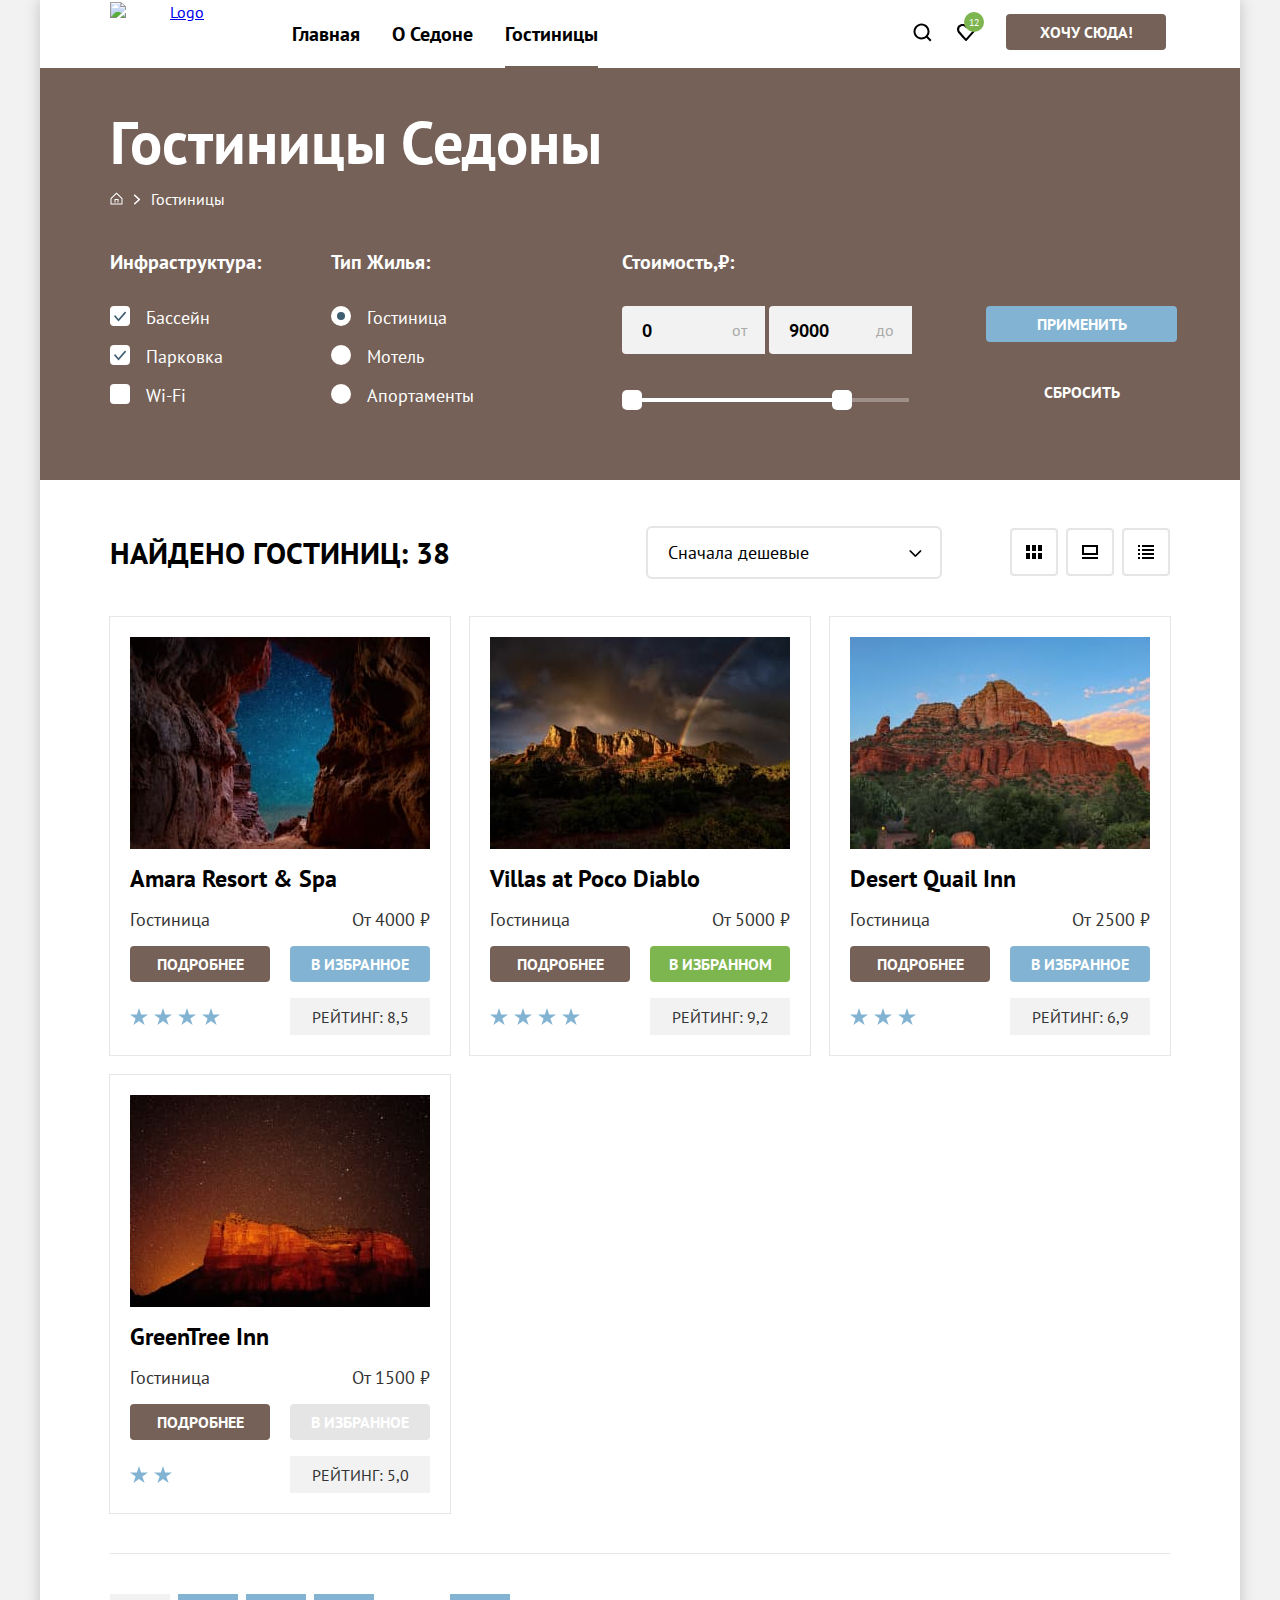
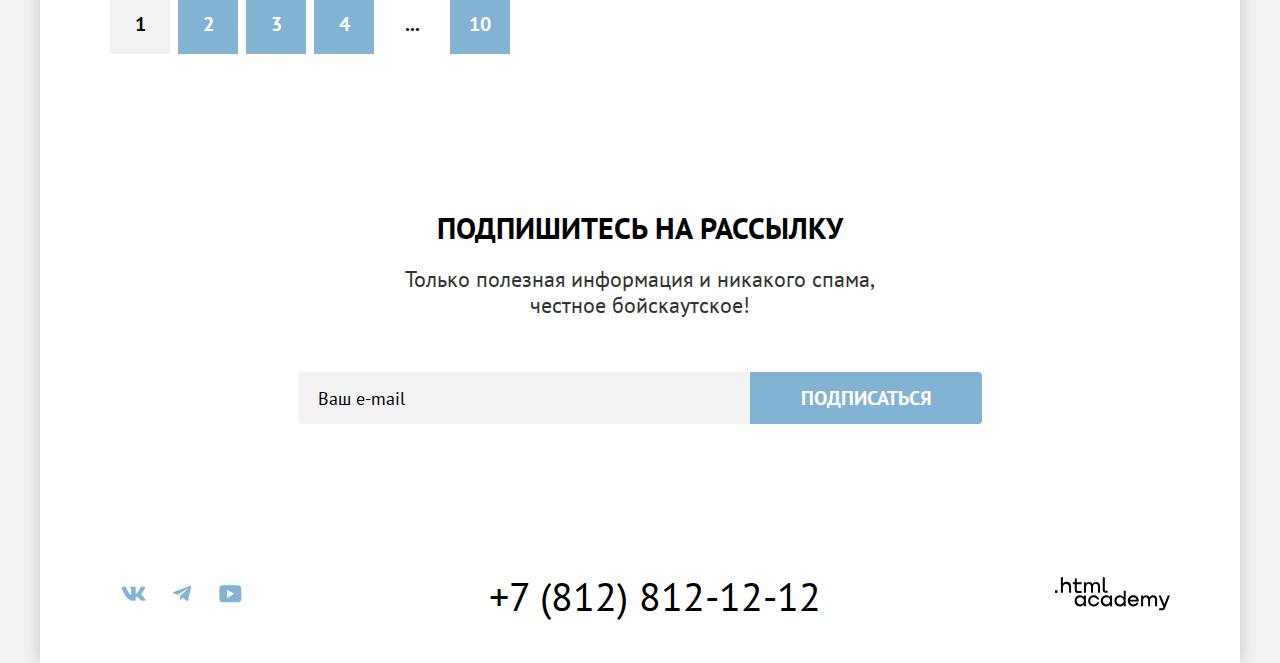
==== commit cdd6713c: "Merge pull request #9 from Jura91/master" ====
--- a/hotels.html
+++ b/hotels.html
@@ -1,320 +1,546 @@
 <!DOCTYPE html>
 <html lang="ru">
   <head>
-    <meta charset="utf-8">
+    <meta charset="utf-8" />
     <title>Страница каталога</title>
-    <link rel="icon" href="favicon.ico">
-    <link rel="icon" type="image/png" href="img/favicon.png">
-    <link rel="stylesheet" href="styles/styles.css">
+    <link rel="icon" href="favicon.ico" />
+    <link rel="icon" type="image/png" href="img/favicon.png" />
+    <link rel="stylesheet" href="styles/styles.css" />
   </head>
   <body>
     <div class="body-container">
-    <header class="main-header">
-      <nav class="navigation">
-        <a href="index.html" class="navigation-logo">
-          <img src="./img/logo.svg" width="138" height="64" alt="Logo">
-        </a>
-        <ul class="navigation-list list-reset">
-          <li class="navigation-item">
-            <a class="navigation-link" href="main.html">Главная</a>
-          </li>
-          <li class="navigation-item">
-            <a class="navigation-link" href="about-sedona.html">О Седоне</a>
-          </li>
-          <li class="navigation-item">
-            <a class="navigation-link line-long-black" href="hotels.html">Гостиницы</a>
-          </li>
-        </ul>
-        <ul class="navigation-user list-reset">
-          <li class="navigation-user-item">
-            <a class="navigation-user-link" href="#">
-              <span class="visually-hidden"></span>
-              <img src="./img/search.svg" alt="Поиск" width="20" height="20">
-            </a>
-          </li>
-          <li class="navigation-user-item">
-            <a class="navigation-user-link" href="#">
-              <span class="visually-hidden"></span>
-              <span class="favourites-number">12</span>
-              <img src="./img/favourites.svg" alt="Избранные" width="20" height="20">
-           </a>
-          </li>
-          <li class="navigation-item">
-            <a class="navigation-user-link want" href="#">Хочу Сюда!</a>
-          </li>
-        </ul>
-      </nav>
-    </header>
-    <main class="main-inner main-container">
-    <div class="page-container">
-      <section class="inner-section">
-       <div class="breadcrumbs-list">
-         <h1 class="inner-title">Гостиницы Седоны</h1>
-         <ul class="breadcrumbs list-reset">
-           <li class="breadcrumbs-item">
-             <a class="breadcrumbs-link" href="index.html">
-               <span class="visually-hidden">Главная</span>
-               <svg width="13" height="13" viewBox="0 0 13 13" xmlns="http://www.w3.org/2000/svg">
-                 <path d="M6.5 0.5L0.5 6.30006V12.5001H12.5V6.30006L6.5 0.5ZM11.5 11.5001H1.5V6.70005L6.5 1.9L11.5 6.70005V11.5001Z"/>
-                 <path d="M4.5 10.5001H5.5V8.00005H7.5V10.5001H8.5V7.00005H4.5V10.5001Z"/>
-               </svg>
-             </a>
-           </li>
-           <li class="breadcrumbs-item arrow-breadcrumbs"> 
-             <a class="breadcrumbs-link">
-               <svg width="8" height="11" viewBox="0 0 8 11" xmlns="http://www.w3.org/2000/svg">
-                 <path d="M6.91526 4.96875L2.16526 0.71875C1.91526 0.46875 1.41526 0.46875 1.04026 0.71875C0.665263 0.96875 0.790263 1.46875 1.04026 1.71875L5.16526 5.46875L1.16526 9.21875C0.915263 9.46875 0.915263 9.96875 1.16526 10.2188C1.16526 10.3438 1.54026 10.4688 1.66526 10.4688C1.79026 10.4688 2.04026 10.3438 2.16526 10.2188L6.91526 5.96875C7.29026 5.71875 7.29026 5.21875 6.91526 4.96875Z"/>
-                </svg>
+      <header class="main-header">
+        <nav class="navigation">
+          <a href="index.html" class="navigation-logo">
+            <img src="./img/logo.svg" width="138" height="64" alt="Logo" />
+          </a>
+          <ul class="navigation-list list-reset">
+            <li class="navigation-item">
+              <a class="navigation-link" href="main.html">Главная</a>
+            </li>
+            <li class="navigation-item">
+              <a class="navigation-link" href="about-sedona.html">О Седоне</a>
+            </li>
+            <li class="navigation-item">
+              <a class="navigation-link line-long-black" href="hotels.html"
+                >Гостиницы</a
+              >
+            </li>
+          </ul>
+          <ul class="navigation-user list-reset">
+            <li class="navigation-user-item">
+              <a class="navigation-user-link" href="#">
+                <span class="visually-hidden"></span>
+                <img
+                  src="./img/search.svg"
+                  alt="Поиск"
+                  width="20"
+                  height="20"
+                />
               </a>
             </li>
-            <li class="breadcrumbs-item">
-              <a class="breadcrumbs-link" href="">Гостиницы</a>
+            <li class="navigation-user-item">
+              <a class="navigation-user-link" href="#">
+                <span class="visually-hidden"></span>
+                <span class="favourites-number">12</span>
+                <img
+                  src="./img/favourites.svg"
+                  alt="Избранные"
+                  width="20"
+                  height="20"
+                />
+              </a>
+            </li>
+            <li class="navigation-item">
+              <a class="navigation-user-link want" href="#">Хочу Сюда!</a>
             </li>
           </ul>
+        </nav>
+      </header>
+      <main class="main-inner main-container">
+        <div class="page-container">
+          <section class="inner-section">
+            <div class="breadcrumbs-list">
+              <h1 class="inner-title">Гостиницы Седоны</h1>
+              <ul class="breadcrumbs list-reset">
+                <li class="breadcrumbs-item">
+                  <a class="breadcrumbs-link" href="index.html">
+                    <span class="visually-hidden">Главная</span>
+                    <svg
+                      width="13"
+                      height="13"
+                      viewBox="0 0 13 13"
+                      xmlns="http://www.w3.org/2000/svg"
+                    >
+                      <path
+                        d="M6.5 0.5L0.5 6.30006V12.5001H12.5V6.30006L6.5 0.5ZM11.5 11.5001H1.5V6.70005L6.5 1.9L11.5 6.70005V11.5001Z"
+                      />
+                      <path
+                        d="M4.5 10.5001H5.5V8.00005H7.5V10.5001H8.5V7.00005H4.5V10.5001Z"
+                      />
+                    </svg>
+                  </a>
+                </li>
+                <li class="breadcrumbs-item arrow-breadcrumbs">
+                  <a class="breadcrumbs-link">
+                    <svg
+                      width="8"
+                      height="11"
+                      viewBox="0 0 8 11"
+                      xmlns="http://www.w3.org/2000/svg"
+                    >
+                      <path
+                        d="M6.91526 4.96875L2.16526 0.71875C1.91526 0.46875 1.41526 0.46875 1.04026 0.71875C0.665263 0.96875 0.790263 1.46875 1.04026 1.71875L5.16526 5.46875L1.16526 9.21875C0.915263 9.46875 0.915263 9.96875 1.16526 10.2188C1.16526 10.3438 1.54026 10.4688 1.66526 10.4688C1.79026 10.4688 2.04026 10.3438 2.16526 10.2188L6.91526 5.96875C7.29026 5.71875 7.29026 5.21875 6.91526 4.96875Z"
+                      />
+                    </svg>
+                  </a>
+                </li>
+                <li class="breadcrumbs-item">
+                  <a class="breadcrumbs-link" href="">Гостиницы</a>
+                </li>
+              </ul>
+            </div>
+            <div class="list-of-hotels">
+              <h2 class="visually-hidden">Список гостиниц</h2>
+              <form class="hotels-filter" action="#" method="get">
+                <div class="filter-block-one">
+                  <div class="filter-first">
+                    <h3 class="hotels-filter-title">Инфраструктура:</h3>
+                    <ul class="hotels-filter-list list-reset">
+                      <li class="hotels-filter-item">
+                        <label class="control">
+                          <input
+                            class="visually-hidden control-input"
+                            type="checkbox"
+                            checked
+                            name="swimming pool"
+                          />
+                          <span class="control-mark"></span>
+                          <span class="control-label">Бассейн</span>
+                        </label>
+                      </li>
+                      <li class="hotels-filter-item">
+                        <label class="control">
+                          <input
+                            class="visually-hidden control-input"
+                            type="checkbox"
+                            checked
+                            name="parking"
+                          />
+                          <span class="control-mark"></span>
+                          <span class="control-label">Парковка</span>
+                        </label>
+                      </li>
+                      <li class="hotels-filter-item">
+                        <label class="control">
+                          <input
+                            class="visually-hidden control-input"
+                            type="checkbox"
+                            name="Wi-Fi"
+                          />
+                          <span class="control-mark"></span>
+                          <span class="control-label">Wi-Fi</span>
+                        </label>
+                      </li>
+                    </ul>
+                  </div>
+                  <div class="filter-second">
+                    <h3 class="hotels-filter-title">Тип Жилья:</h3>
+                    <ul class="hotels-filter-list list-reset">
+                      <li class="hotels-filter-item">
+                        <label class="control">
+                          <input
+                            class="visually-hidden control-input"
+                            type="radio"
+                            name="list-of-hotels"
+                            id="control"
+                            checked
+                          />
+                          <span class="control-mark"></span>
+                          <span class="control-label">Гостиница</span>
+                        </label>
+                      </li>
+                      <li class="hotels-filter-item">
+                        <label class="control">
+                          <input
+                            class="visually-hidden control-input"
+                            type="radio"
+                            name="list-of-hotels"
+                            id="control-two"
+                          />
+                          <span class="control-mark"></span>
+                          <span class="control-label">Мотель</span>
+                        </label>
+                      </li>
+                      <li class="hotels-filter-item">
+                        <label class="control">
+                          <input
+                            class="visually-hidden control-input"
+                            type="radio"
+                            name="list-of-hotels"
+                            id="control-three"
+                          />
+                          <span class="control-mark"></span>
+                          <span class="control-label">Апортаменты</span>
+                        </label>
+                      </li>
+                    </ul>
+                  </div>
+                </div>
+                <div class="filter-block-two">
+                  <div class="filter-third">
+                    <fieldset class="hotels-filter-group">
+                      <legend class="hotels-filter-title">Стоимость,₽:</legend>
+                      <div class="hotels-filter-list filter-list-block">
+                        <label class="number-filter-list">
+                          <input
+                            type="number"
+                            class="hotels-filter-items"
+                            min="0"
+                            max="9000"
+                            value="0"
+                            step="100"
+                          />
+                          <span>от</span>
+                        </label>
+                        <label class="number-filter-list">
+                          <input
+                            type="number"
+                            class="hotels-filter-items"
+                            min="0"
+                            max="9000"
+                            value="9000"
+                            step="100"
+                          />
+                          <span>до</span>
+                        </label>
+                      </div>
+                      <div class="hotel-filter-slider">
+                        <div
+                          class="hotel-filter-wrapper"
+                          style="left: 0px; width: 226px"
+                        >
+                          <button
+                            type="button"
+                            class="filter-toggle toggle-min"
+                          >
+                            <span class="visually-hidden"
+                              >Изменить минимальную цену.</span
+                            >
+                          </button>
+                          <button
+                            type="button"
+                            class="filter-toggle toggle-max"
+                          >
+                            <span class="visually-hidden"
+                              >Изменить максимальную цену.</span
+                            >
+                          </button>
+                        </div>
+                      </div>
+                    </fieldset>
+                  </div>
+                  <div class="filter-fourth">
+                    <button type="submit" class="button-filter">
+                      ПРИМЕНИТЬ
+                    </button>
+                    <button type="reset" class="button-filter-transparent">
+                      СБРОСИТЬ
+                    </button>
+                  </div>
+                </div>
+              </form>
+            </div>
+          </section>
+          <section>
+            <div class="header-search">
+              <div class="page-search-block">
+                <p class="page-search">найдено гостиниц: 38</p>
+              </div>
+              <div class="filter-sort-block">
+                <form class="filter-sort">
+                  <label for="filter"></label>
+                  <select id="filter" name="filter" class="filter-list">
+                    <option value="Сначала дешевые">Сначала дешевые</option>
+                    <option value="Сначала дороже">Сначала дороже</option>
+                    <option value="По дате">По дате</option>
+                  </select>
+                </form>
+                <div class="filter-block">
+                  <a class="filter-block-item fiter-image-first" href=""></a>
+                  <a class="filter-block-item filter-image-second" href=""> </a>
+                  <a class="filter-block-item filter-image-third" href=""></a>
+                </div>
+              </div>
+            </div>
+          </section>
+          <section class="catalog-products">
+            <ul class="product-list list-reset">
+              <li class="product-card">
+                <a class="product-card-link" href="product.html">
+                  <img
+                    class="product-card-image"
+                    src="./img/hotels/hotel-1.jpg"
+                    alt="hotel-1"
+                    width="300"
+                    height="212"
+                  />
+                </a>
+                <h3 class="product-card-title">Amara Resort & Spa</h3>
+                <div class="product-row">
+                  <span class="product-type">Гостиница</span>
+                  <span class="product-card-price">От 4000 ₽</span>
+                </div>
+                <div class="product-row">
+                  <a class="button-link" href="#">Подробнее</a>
+                  <button type="button" class="button-favorites">
+                    В избранное
+                  </button>
+                </div>
+                <div class="product-row">
+                  <div class="stars-row">
+                    <span class="stars-row-item"></span>
+                    <span class="stars-row-item"></span>
+                    <span class="stars-row-item"></span>
+                    <span class="stars-row-item"></span>
+                  </div>
+                  <span class="rating">Рейтинг: 8,5</span>
+                </div>
+              </li>
+              <li class="product-card">
+                <a class="product-card-link" href="product.html">
+                  <img
+                    class="product-card-image"
+                    src="./img/hotels/hotel-2.jpg"
+                    alt="hotel-2"
+                    width="300"
+                    height="212"
+                  />
+                </a>
+                <h3 class="product-card-title">Villas at Poco Diablo</h3>
+                <div class="product-row">
+                  <span class="product-type">Гостиница</span>
+                  <span class="product-card-price">От 5000 ₽</span>
+                </div>
+                <div class="product-row">
+                  <a class="button-link" href="#">Подробнее</a>
+                  <button
+                    type="button"
+                    class="button-favorites button-favorites-touch"
+                  >
+                    В избранном
+                  </button>
+                </div>
+                <div class="product-row">
+                  <div class="stars-row">
+                    <span class="stars-row-item"></span>
+                    <span class="stars-row-item"></span>
+                    <span class="stars-row-item"></span>
+                    <span class="stars-row-item"></span>
+                  </div>
+                  <span class="rating">Рейтинг: 9,2</span>
+                </div>
+              </li>
+              <li class="product-card">
+                <a class="product-card-link" href="product.html">
+                  <img
+                    class="product-card-image"
+                    src="./img/hotels/hotel-3.jpg"
+                    alt="hotel-3"
+                    width="300"
+                    height="212"
+                  />
+                </a>
+                <h3 class="product-card-title">Desert Quail Inn</h3>
+                <div class="product-row">
+                  <span class="product-type">Гостиница</span>
+                  <span class="product-card-price">От 2500 ₽</span>
+                </div>
+                <div class="product-row">
+                  <a class="button-link" href="#">Подробнее</a>
+                  <button type="button" class="button-favorites">
+                    В избранное
+                  </button>
+                </div>
+                <div class="product-row">
+                  <div class="stars-row">
+                    <span class="stars-row-item"></span>
+                    <span class="stars-row-item"></span>
+                    <span class="stars-row-item"></span>
+                  </div>
+                  <span class="rating">Рейтинг: 6,9</span>
+                </div>
+              </li>
+              <li class="product-card">
+                <a class="product-card-link" href="product.html">
+                  <img
+                    class="product-card-image"
+                    src="./img/hotels/hotel-4.jpg"
+                    alt="hotel-4"
+                    width="300"
+                    height="212"
+                  />
+                </a>
+                <h3 class="product-card-title">GreenTree Inn</h3>
+                <div class="product-row">
+                  <span class="product-type">Гостиница</span>
+                  <span class="product-card-price">От 1500 ₽</span>
+                </div>
+                <div class="product-row">
+                  <a class="button-link" href="#">Подробнее</a>
+                  <button type="button" class="button-favorites" disabled>
+                    В избранное
+                  </button>
+                </div>
+                <div class="product-row">
+                  <div class="stars-row">
+                    <span class="stars-row-item"></span>
+                    <span class="stars-row-item"></span>
+                  </div>
+                  <span class="rating">Рейтинг: 5,0</span>
+                </div>
+              </li>
+            </ul>
+          </section>
+          <section class="pagination">
+            <div class="pagination-item">
+              <a href="#" class="pagination-link active">1</a>
+              <a href="#" class="pagination-link">2</a>
+              <a href="#" class="pagination-link">3</a>
+              <a href="#" class="pagination-link">4</a>
+              <a href="#" class="pagination-link ellipsis">...</a>
+              <a href="#" class="pagination-link">10</a>
+            </div>
+          </section>
+          <section class="subscribe subscribe-nobg">
+            <h2 class="section-header">ПОДПИШИТЕСЬ НА РАССЫЛКУ</h2>
+            <p class="section-header-text">
+              Только полезная информация и никакого спама,<br />честное
+              бойскаутское!
+            </p>
+            <form class="subscribe-form" action="https://echo.htmlacademy.ru">
+              <input
+                class="mail-form"
+                type="email"
+                placeholder="Ваш e-mail"
+                required
+              />
+              <button class="button-subscribe" type="submit">
+                ПОДПИСАТЬСЯ
+              </button>
+            </form>
+          </section>
         </div>
-        <div class="list-of-hotels">
-          <h2 class="visually-hidden">Список гостиниц</h2>
-          <form class="hotels-filter" action="#" method="get">
-            <div class="filter-first">
-              <h3 class="hotels-filter-title">Инфраструктура:</h3>
-              <ul class="hotels-filter-list list-reset">
-                <li class="hotels-filter-item">
-                  <label for="control-first">
-                    <input class="control-input" type="checkbox" checked name="swimming pool" id="control-first">Бассейн
-                  </label>
-                </li>
-                <li class="hotels-filter-item">
-                  <label for="control-second">
-                    <input class="control-input" type="checkbox" checked name="parking" id="control-second">Парковка
-                  </label>
-                </li>
-                <li class="hotels-filter-item">
-                  <label for="control-third">
-                    <input class="control-input" type="checkbox" name="Wi-Fi" id="control-third">Wi-Fi
-                  </label>
-                </li>
-              </ul>  
-            </div>
-            <div class="filter-second">
-              <h3 class="hotels-filter-title">Тип Жилья:</h3>
-              <ul class="hotels-filter-list list-reset">
-                <li class="hotels-filter-item">
-                  <label for="control">
-                    <input class="control-input" type="radio" name="list-of-hotels" id="control" checked>Гостиница
-                  </label>
-                </li>
-                <li class="hotels-filter-item">
-                  <label for="control-two">
-                    <input class="control-input" type="radio" name="list-of-hotels" id="control-two">Мотель
-                  </label>
-                </li>
-                <li class="hotels-filter-item">
-                  <label for="control-three">
-                    <input class="control-input" type="radio" name="list-of-hotels" id="control-three">Апортаменты
-                  </label>
-                </li>
-              </ul>     
-            </div>
-            <div class="filter-third">
-            <fieldset class="hotels-filter-group">
-              <legend class="hotels-filter-title">Стоимость,₽:</legend>
-              <div class="hotels-filter-list">
-                <label class="number-filter-list"> 
-                  <input type="number" class="hotels-filter-items" min="0" max="9000" value="0" step="100">
-                  <span>от</span>
-                </label>
-                <label class="number-filter-list">
-                  <input type="number" class="hotels-filter-items" min="0" max="9000" value="9000" step="100">
-                  <span>до</span>
-                </label>
-              </div>
-              <div class="hotel-filter-slider">
-                <div class="hotel-filter-wrapper" style="left: 0px; width: 226px">
-                  <button type="button" class="filter-toggle toggle-min">
-                    <span class="visually-hidden">Изменить минимальную цену.</span>
-                  </button>
-                  <button type="button" class="filter-toggle toggle-max">
-                    <span class="visually-hidden">Изменить максимальную цену.</span>
-                 </button>
-                </div>
-              </div>
-            </fieldset>
-          </div>
-           <div class="filter-fourth"> 
-            <button type="submit" class="button-filter">ПРИМЕНИТЬ</button>
-            <button type="reset" class="button-filter-transparent">СБРОСИТЬ</button>
-           </div>
-        </form>
-      </div>
-    </section>
-    <section>
-      <div class="header-search">
-        <p class="page-search">НАЙДЕНО СТРАНИЦ: 38</p>
-        <form class="filter-sort">
-          <label for="filter"></label>
-          <select id="filter" name="filter" class="filter-list">
-            <option value="Сначала дешевые">Сначала дешевые</option>
-            <option value="Сначала дороже">Сначала дороже</option>
-            <option value="По дате">По дате</option>
-          </select> 
-        </form>
-        <div class="filter-block"> 
-          <a class="filter-block-item fiter-image-first" href=""></a>
-          <a class="filter-block-item filter-image-second" href=""> </a>
-          <a class="filter-block-item filter-image-third" href=""></a>
+      </main>
+      <footer class="page-footer">
+        <div class="page-footer-container">
+          <section class="footer-social">
+            <ul class="footer-social-list list-reset">
+              <li class="footer-social-item">
+                <a href="https://vk.com/htmlacademy" class="footer-social-link">
+                  <span class="visually-hidden">Вконтакте</span>
+                  <svg
+                    width="48"
+                    height="41"
+                    viewBox="0 0 48 41"
+                    xmlns="http://www.w3.org/2000/svg"
+                  >
+                    <path
+                      fill-rule="evenodd"
+                      clip-rule="evenodd"
+                      d="M35.1164 14.8044C35.2824 14.2584 35.1164 13.8564 34.3214 13.8564H31.6964C31.0284 13.8564 30.7204 14.2034 30.5534 14.5864C30.5534 14.5864 29.2184 17.7824 27.3274 19.8584C26.7154 20.4604 26.4374 20.6514 26.1034 20.6514C25.9364 20.6514 25.6854 20.4604 25.6854 19.9134V14.8044C25.6854 14.1484 25.5014 13.8564 24.9454 13.8564H20.8174C20.4004 13.8564 20.1494 14.1604 20.1494 14.4494C20.1494 15.0704 21.0954 15.2144 21.1924 16.9624V20.7604C21.1924 21.5934 21.0394 21.7444 20.7054 21.7444C19.8154 21.7444 17.6504 18.5334 16.3654 14.8594C16.1164 14.1444 15.8644 13.8564 15.1934 13.8564H12.5664C11.8164 13.8564 11.6664 14.2034 11.6664 14.5864C11.6664 15.2684 12.5564 18.6564 15.8114 23.1374C17.9814 26.1974 21.0364 27.8564 23.8194 27.8564C25.4884 27.8564 25.6944 27.4884 25.6944 26.8534V24.5404C25.6944 23.8034 25.8524 23.6564 26.3814 23.6564C26.7714 23.6564 27.4384 23.8484 28.9964 25.3234C30.7764 27.0724 31.0694 27.8564 32.0714 27.8564H34.6964C35.4464 27.8564 35.8224 27.4884 35.6064 26.7604C35.3684 26.0364 34.5184 24.9854 33.3914 23.7384C32.7794 23.0284 31.8614 22.2634 31.5824 21.8804C31.1934 21.3894 31.3044 21.1704 31.5824 20.7334C31.5824 20.7334 34.7824 16.3074 35.1154 14.8044H35.1164Z"
+                    />
+                  </svg>
+                </a>
+              </li>
+              <li class="footer-social-item">
+                <a href="https://t.me/htmlacademy" class="footer-social-link">
+                  <span class="visually-hidden">Телеграм</span>
+                  <svg
+                    width="48"
+                    height="41"
+                    viewBox="0 0 48 41"
+                    xmlns="http://www.w3.org/2000/svg"
+                  >
+                    <path
+                      d="M31.785 12.9557L15.8405 19.1042C14.7523 19.5413 14.7586 20.1483 15.6408 20.419L19.7344 21.696L29.2058 15.7201C29.6537 15.4477 30.0629 15.5942 29.7265 15.8928L22.0528 22.8183H22.051L22.0528 22.8192L21.7705 27.0387C22.1841 27.0387 22.3667 26.8489 22.5987 26.625L24.5871 24.6915L28.7229 27.7464C29.4855 28.1664 30.0332 27.9506 30.2229 27.0405L32.9379 14.2453C33.2158 13.1311 32.5126 12.6266 31.785 12.9557Z"
+                    />
+                  </svg>
+                </a>
+              </li>
+              <li class="footer-social-item">
+                <a
+                  href="https://www.youtube.com/user/htmlacademyru"
+                  class="footer-social-link"
+                >
+                  <span class="visually-hidden">Ютуб</span>
+                  <svg
+                    width="48"
+                    height="41"
+                    viewBox="0 0 48 41"
+                    xmlns="http://www.w3.org/2000/svg"
+                  >
+                    <path
+                      d="M31.9402 12.3564H16.5074C14.6467 12.3564 13.3333 13.9502 13.3333 15.7564V25.8502C13.3333 27.7627 14.6467 29.3564 16.5074 29.3564H32.1591C33.8009 29.3564 35.3333 27.7627 35.3333 25.9564V15.7564C35.1143 13.9502 33.8009 12.3564 31.9402 12.3564ZM20.9949 24.8939V16.8189L28.3283 20.8564L20.9949 24.8939Z"
+                    />
+                  </svg>
+                </a>
+              </li>
+            </ul>
+          </section>
+          <section class="footer-contact">
+            <a class="footer-contact-phone" href="tel:+78128121212"
+              >+7 (812) 812-12-12</a
+            >
+          </section>
+          <section class="footer-logo">
+            <a href="https://htmlacademy.ru/" class="footer-logo-link">
+              <span class="visually-hidden">Логотип-htmlacademy</span>
+              <svg
+                width="115"
+                height="34"
+                viewBox="0 0 115 34"
+                xmlns="http://www.w3.org/2000/svg"
+              >
+                <path d="M0 13.2564V15.8564H2.5V13.2564H0Z" />
+                <path
+                  d="M11.6 4.85645C10 4.85645 8.8 5.55645 8 6.55645H7.9V0.356445H5.9V15.8564H7.9V10.5564C7.9 8.45645 9.2 6.95645 11.2 6.95645C13 6.95645 14.1 8.35645 14.1 10.1564V15.8564H16.1V9.75644C16.2 6.75644 14.3 4.85645 11.6 4.85645Z"
+                />
+                <path
+                  d="M26.6 5.15645H21.8V1.45645H19.8V5.25645H17.9V7.25645H19.8V13.2564C19.8 14.9564 20.8 15.9564 22.5 15.9564H26.6V13.9564H22.9C22.2 13.9564 21.8 13.5564 21.8 12.8564V7.15645H26.6V5.15645Z"
+                />
+                <path
+                  d="M41.1 4.95645C39.5 4.95645 38.2 5.75644 37.6 7.05645H37.5C36.9 5.85645 35.7 4.95645 34.1 4.95645C32.7 4.95645 31.6 5.75645 31 6.75645H30.9V5.15645H29V15.7564H31V10.3564C31 8.35645 32 6.85645 33.6 6.85645C35.1 6.85645 36 7.85645 36 9.45645V15.7564H38V10.1564C38 7.75645 39.4 6.85645 40.6 6.85645C42.1 6.85645 43 7.85645 43 9.45645V15.7564H45V9.25644C45.1 6.75644 43.6 4.95645 41.1 4.95645Z"
+                />
+                <path
+                  d="M47.8 13.0564C47.8 14.7564 48.8 15.7564 50.6 15.7564H52.6V13.7564H50.9C50.2 13.7564 49.8 13.3564 49.8 12.6564V0.356445H47.8V13.0564Z"
+                />
+                <path
+                  d="M28.9 20.0564C28 18.9564 26.7 18.2564 25 18.2564C21.9 18.2564 19.6 20.5564 19.6 23.8564C19.6 27.1564 21.9 29.4564 25 29.4564C26.8 29.4564 28 28.6564 28.8 27.5564H28.9V29.1564H30.9V18.5564H28.9V20.0564ZM25.3 27.4564C23.1 27.4564 21.7 25.8564 21.7 23.8564C21.7 21.8564 23.1 20.2564 25.3 20.2564C27.5 20.2564 28.9 21.8564 28.9 23.8564C28.9 25.7564 27.5 27.4564 25.3 27.4564Z"
+                />
+                <path
+                  d="M44.2 22.3564C43.7 19.9564 41.6 18.2564 38.8 18.2564C35.4 18.2564 33.2 20.7564 33.2 23.8564C33.2 26.9564 35.4 29.4564 38.8 29.4564C41.6 29.4564 43.7 27.6564 44.2 25.2564H42.1C41.7 26.5564 40.4 27.5564 38.8 27.5564C36.6 27.5564 35.2 25.9564 35.2 23.9564C35.2 21.9564 36.6 20.3564 38.8 20.3564C40.4 20.3564 41.6 21.3564 42.1 22.5564H44.2V22.3564Z"
+                />
+                <path
+                  d="M55.1 20.0564C54.2 18.9564 52.9 18.2564 51.2 18.2564C48.1 18.2564 45.8 20.5564 45.8 23.8564C45.8 27.1564 48.1 29.4564 51.2 29.4564C53 29.4564 54.2 28.6564 55 27.5564H55.1V29.1564H57.1V18.5564H55.1V20.0564ZM51.5 27.4564C49.3 27.4564 47.9 25.8564 47.9 23.8564C47.9 21.8564 49.3 20.2564 51.5 20.2564C53.7 20.2564 55.1 21.8564 55.1 23.8564C55.1 25.7564 53.6 27.4564 51.5 27.4564Z"
+                />
+                <path
+                  d="M68.7 20.1564C67.8 19.0564 66.5 18.2564 64.8 18.2564C61.7 18.2564 59.4 20.5564 59.4 23.8564C59.4 27.1564 61.6 29.4564 64.8 29.4564C66.5 29.4564 67.8 28.6564 68.6 27.6564H68.7V29.1564H70.7V13.7564H68.7V20.1564ZM65.1 27.4564C62.9 27.4564 61.5 25.8564 61.5 23.8564C61.5 21.8564 62.9 20.2564 65.1 20.2564C67.3 20.2564 68.7 21.8564 68.7 23.8564C68.6 25.8564 67.2 27.4564 65.1 27.4564Z"
+                />
+                <path
+                  d="M78.3 18.2564C75 18.2564 72.8 20.7564 72.8 23.8564C72.8 26.8564 74.9 29.4564 78.3 29.4564C80.8 29.4564 82.8 28.1564 83.5 25.8564H81.4C80.9 26.8564 79.8 27.4564 78.4 27.4564C76.5 27.4564 75.1 26.1564 75 24.5564H83.8C84 20.9564 81.8 18.2564 78.3 18.2564ZM78.3 20.1564C80 20.1564 81.3 21.1564 81.6 22.7564H75.1C75.4 21.2564 76.6 20.1564 78.3 20.1564Z"
+                />
+                <path
+                  d="M98.2 18.2564C96.6 18.2564 95.3 19.0564 94.6 20.2564H94.5C93.9 19.0564 92.7 18.2564 91.1 18.2564C89.7 18.2564 88.6 18.9564 88 20.0564V18.5564H86.1V29.1564H88.1V23.7564C88.1 21.7564 89.1 20.3564 90.7 20.2564C92.2 20.2564 93.1 21.2564 93.1 22.8564V29.1564H95.1V23.5564C95.1 21.1564 96.5 20.2564 97.7 20.2564C99.2 20.2564 100.1 21.2564 100.1 22.8564V29.1564H102.1V22.6564C102.2 20.0564 100.7 18.2564 98.2 18.2564Z"
+                />
+                <path
+                  d="M109.4 27.3564L105.8 18.4564H103.6L108.4 30.0564C108.1 30.9564 107.7 31.2564 106.7 31.2564H104.2V33.2564H106.7C108.5 33.2564 109.5 32.4564 110.2 30.6564L114.9 18.4564H112.8L109.4 27.3564Z"
+                />
+              </svg>
+            </a>
+          </section>
         </div>
-      </div>
-    </section>
-    <section class="catalog-products">
-      <ul class="product-list list-reset">
-        <li class="product-card">
-          <a class="product-card-link" href="product.html">
-            <img class="product-card-image" src="./img/hotels/hotel-1.jpg" alt="hotel-1" width="300" height="212">
-          </a>
-          <h3 class="product-card-title">Amara Resort & Spa</h3>
-          <div class="product-row">  
-            <span class="product-type">Гостиница</span>
-            <span class="product-card-price">От 4000 ₽</span>
-          </div> 
-          <div class="product-row">
-            <a class="button-link" href="#">Подробнее</a>
-            <button type="button" class="button-favorites">В избранное</button>
-          </div>
-          <div class="product-row">
-            <img src="./img/four-stars.svg" alt="Четыре звезды" width="90" height="37">
-            <span class="rating">Рейтинг: 8,5</span>
-          </div>  
-        </li>
-        <li class="product-card">
-          <a class="product-card-link" href="product.html">
-            <img class="product-card-image" src="./img/hotels/hotel-2.jpg" alt="hotel-2" width="300" height="212">
-          </a>
-          <h3 class="product-card-title">Villas at Poco Diablo</h3>
-          <div class="product-row"> 
-            <span class="product-type">Гостиница</span>
-            <span class="product-card-price">От 5000 ₽</span>
-          </div> 
-          <div class="product-row">
-            <a class="button-link" href="#">Подробнее</a>
-            <button type="button" class="button-favorites button-favorites-touch">В избранном</button>
-          </div> 
-          <div class="product-row">
-            <img src="./img/four-stars.svg" alt="Четыре звезды" width="90" height="37">
-            <span class="rating">Рейтинг: 9,2</span>
-          </div>
-        </li>
-        <li class="product-card">
-          <a class="product-card-link" href="product.html">
-            <img class="product-card-image" src="./img/hotels/hotel-3.jpg" alt="hotel-3" width="300" height="212">
-          </a>
-          <h3 class="product-card-title">Desert Quail Inn</h3>
-          <div class="product-row"> 
-            <span class="product-type">Гостиница</span>
-            <span class="product-card-price">От 2500 ₽</span>
-          </div> 
-          <div class="product-row">
-            <a class="button-link" href="#">Подробнее</a>
-            <button type="button" class="button-favorites">В избранное</button>
-          </div>
-          <div class="product-row">
-            <img src="./img/three-stars.svg" alt="Три звезды" width="70" height="37">
-            <span class="rating">Рейтинг: 6,9</span>
-          </div>
-        </li>
-        <li class="product-card">
-          <a class="product-card-link" href="product.html">
-            <img class="product-card-image" src="./img/hotels/hotel-4.jpg" alt="hotel-4" width="300" height="212">
-          </a>
-          <h3 class="product-card-title">GreenTree Inn</h3>
-          <div class="product-row">
-            <span class="product-type">Гостиница</span>
-            <span class="product-card-price">От 1500 ₽</span>
-          </div>
-          <div class="product-row">
-            <a class="button-link" href="#">Подробнее</a>
-            <button type="button" class="button-favorites" disabled>В избранное</button>
-          </div>
-          <div class="product-row">
-            <img src="./img/two-stars.svg" alt="Две звезды" width="50" height="37">
-            <span class="rating">Рейтинг: 5,0</span>
-          </div>
-       </li>
-    </ul>
-  </section>
-  <section class="pagination">
-    <div class="pagination-item">
-      <a href="#" class="pagination-link active">1</a>
-      <a href="#" class="pagination-link">2</a>
-      <a href="#" class="pagination-link">3</a>
-      <a href="#" class="pagination-link">4</a>
-      <a href="#" class="pagination-link ellipsis">...</a>
-      <a href="#" class="pagination-link">10</a>
+      </footer>
     </div>
-  </section>
-  <section class="subscribe">
-    <h2 class="section-header section-header-color">ПОДПИШИТЕСЬ НА РАССЫЛКУ</h2>
-    <p class="section-header-text section-header-text-color">Только полезная информация и никакого спама, честное бойскаутское!</p>
-    <form class="subscribe-form" action="https://echo.htmlacademy.ru">
-      <input class="mail-form" type="email" placeholder="Ваш e-mail" required>
-      <button class="button-subscribe" type="submit">ПОДПИСАТЬСЯ</button>
-    </form>
-  </section>
-  </div>
-  </main>
-  <footer class="page-footer">
-    <div class="page-footer-container">
-    <section class="footer-social">
-      <ul class="footer-social-list list-reset">
-        <li class="footer-social-item">
-          <a href="https://vk.com/htmlacademy" class="footer-social-link"> 
-            <span class="visually-hidden">Вконтакте</span>
-              <svg width="48" height="41" viewBox="0 0 48 41" xmlns="http://www.w3.org/2000/svg">
-                <path fill-rule="evenodd" clip-rule="evenodd" d="M35.1164 14.8044C35.2824 14.2584 35.1164 13.8564 34.3214 13.8564H31.6964C31.0284 13.8564 30.7204 14.2034 30.5534 14.5864C30.5534 14.5864 29.2184 17.7824 27.3274 19.8584C26.7154 20.4604 26.4374 20.6514 26.1034 20.6514C25.9364 20.6514 25.6854 20.4604 25.6854 19.9134V14.8044C25.6854 14.1484 25.5014 13.8564 24.9454 13.8564H20.8174C20.4004 13.8564 20.1494 14.1604 20.1494 14.4494C20.1494 15.0704 21.0954 15.2144 21.1924 16.9624V20.7604C21.1924 21.5934 21.0394 21.7444 20.7054 21.7444C19.8154 21.7444 17.6504 18.5334 16.3654 14.8594C16.1164 14.1444 15.8644 13.8564 15.1934 13.8564H12.5664C11.8164 13.8564 11.6664 14.2034 11.6664 14.5864C11.6664 15.2684 12.5564 18.6564 15.8114 23.1374C17.9814 26.1974 21.0364 27.8564 23.8194 27.8564C25.4884 27.8564 25.6944 27.4884 25.6944 26.8534V24.5404C25.6944 23.8034 25.8524 23.6564 26.3814 23.6564C26.7714 23.6564 27.4384 23.8484 28.9964 25.3234C30.7764 27.0724 31.0694 27.8564 32.0714 27.8564H34.6964C35.4464 27.8564 35.8224 27.4884 35.6064 26.7604C35.3684 26.0364 34.5184 24.9854 33.3914 23.7384C32.7794 23.0284 31.8614 22.2634 31.5824 21.8804C31.1934 21.3894 31.3044 21.1704 31.5824 20.7334C31.5824 20.7334 34.7824 16.3074 35.1154 14.8044H35.1164Z"/>
-             </svg>
-          </a>
-        </li>
-        <li class="footer-social-item">
-          <a href="https://t.me/htmlacademy" class="footer-social-link"> 
-            <span class="visually-hidden">Телеграм</span>
-            <svg width="48" height="41" viewBox="0 0 48 41" xmlns="http://www.w3.org/2000/svg">
-              <path d="M31.785 12.9557L15.8405 19.1042C14.7523 19.5413 14.7586 20.1483 15.6408 20.419L19.7344 21.696L29.2058 15.7201C29.6537 15.4477 30.0629 15.5942 29.7265 15.8928L22.0528 22.8183H22.051L22.0528 22.8192L21.7705 27.0387C22.1841 27.0387 22.3667 26.8489 22.5987 26.625L24.5871 24.6915L28.7229 27.7464C29.4855 28.1664 30.0332 27.9506 30.2229 27.0405L32.9379 14.2453C33.2158 13.1311 32.5126 12.6266 31.785 12.9557Z"/>
-            </svg>
-          </a>
-        </li>
-        <li class="footer-social-item">
-          <a href="https://www.youtube.com/user/htmlacademyru" class="footer-social-link"> 
-            <span class="visually-hidden">Ютуб</span>
-            <svg width="48" height="41" viewBox="0 0 48 41" xmlns="http://www.w3.org/2000/svg">
-              <path d="M31.9402 12.3564H16.5074C14.6467 12.3564 13.3333 13.9502 13.3333 15.7564V25.8502C13.3333 27.7627 14.6467 29.3564 16.5074 29.3564H32.1591C33.8009 29.3564 35.3333 27.7627 35.3333 25.9564V15.7564C35.1143 13.9502 33.8009 12.3564 31.9402 12.3564ZM20.9949 24.8939V16.8189L28.3283 20.8564L20.9949 24.8939Z"/>
-            </svg>
-          </a>  
-        </li>  
-      </ul>    
-     </section>
-     <section class="footer-contact">
-       <a class="footer-contact-phone" href="tel:+78128121212">+7 (812) 812-12-12</a>
-      </section>
-     <section class="footer-logo">
-       <a href="https://htmlacademy.ru/" class="footer-logo-link">
-         <span class="visually-hidden">Логотип-htmlacademy</span>
-           <svg width="115" height="34" viewBox="0 0 115 34" xmlns="http://www.w3.org/2000/svg">
-              <path d="M0 13.2564V15.8564H2.5V13.2564H0Z"/>
-              <path d="M11.6 4.85645C10 4.85645 8.8 5.55645 8 6.55645H7.9V0.356445H5.9V15.8564H7.9V10.5564C7.9 8.45645 9.2 6.95645 11.2 6.95645C13 6.95645 14.1 8.35645 14.1 10.1564V15.8564H16.1V9.75644C16.2 6.75644 14.3 4.85645 11.6 4.85645Z"/>
-              <path d="M26.6 5.15645H21.8V1.45645H19.8V5.25645H17.9V7.25645H19.8V13.2564C19.8 14.9564 20.8 15.9564 22.5 15.9564H26.6V13.9564H22.9C22.2 13.9564 21.8 13.5564 21.8 12.8564V7.15645H26.6V5.15645Z"/>
-              <path d="M41.1 4.95645C39.5 4.95645 38.2 5.75644 37.6 7.05645H37.5C36.9 5.85645 35.7 4.95645 34.1 4.95645C32.7 4.95645 31.6 5.75645 31 6.75645H30.9V5.15645H29V15.7564H31V10.3564C31 8.35645 32 6.85645 33.6 6.85645C35.1 6.85645 36 7.85645 36 9.45645V15.7564H38V10.1564C38 7.75645 39.4 6.85645 40.6 6.85645C42.1 6.85645 43 7.85645 43 9.45645V15.7564H45V9.25644C45.1 6.75644 43.6 4.95645 41.1 4.95645Z"/>
-              <path d="M47.8 13.0564C47.8 14.7564 48.8 15.7564 50.6 15.7564H52.6V13.7564H50.9C50.2 13.7564 49.8 13.3564 49.8 12.6564V0.356445H47.8V13.0564Z"/>
-              <path d="M28.9 20.0564C28 18.9564 26.7 18.2564 25 18.2564C21.9 18.2564 19.6 20.5564 19.6 23.8564C19.6 27.1564 21.9 29.4564 25 29.4564C26.8 29.4564 28 28.6564 28.8 27.5564H28.9V29.1564H30.9V18.5564H28.9V20.0564ZM25.3 27.4564C23.1 27.4564 21.7 25.8564 21.7 23.8564C21.7 21.8564 23.1 20.2564 25.3 20.2564C27.5 20.2564 28.9 21.8564 28.9 23.8564C28.9 25.7564 27.5 27.4564 25.3 27.4564Z"/>
-              <path d="M44.2 22.3564C43.7 19.9564 41.6 18.2564 38.8 18.2564C35.4 18.2564 33.2 20.7564 33.2 23.8564C33.2 26.9564 35.4 29.4564 38.8 29.4564C41.6 29.4564 43.7 27.6564 44.2 25.2564H42.1C41.7 26.5564 40.4 27.5564 38.8 27.5564C36.6 27.5564 35.2 25.9564 35.2 23.9564C35.2 21.9564 36.6 20.3564 38.8 20.3564C40.4 20.3564 41.6 21.3564 42.1 22.5564H44.2V22.3564Z"/>
-              <path d="M55.1 20.0564C54.2 18.9564 52.9 18.2564 51.2 18.2564C48.1 18.2564 45.8 20.5564 45.8 23.8564C45.8 27.1564 48.1 29.4564 51.2 29.4564C53 29.4564 54.2 28.6564 55 27.5564H55.1V29.1564H57.1V18.5564H55.1V20.0564ZM51.5 27.4564C49.3 27.4564 47.9 25.8564 47.9 23.8564C47.9 21.8564 49.3 20.2564 51.5 20.2564C53.7 20.2564 55.1 21.8564 55.1 23.8564C55.1 25.7564 53.6 27.4564 51.5 27.4564Z"/>
-              <path d="M68.7 20.1564C67.8 19.0564 66.5 18.2564 64.8 18.2564C61.7 18.2564 59.4 20.5564 59.4 23.8564C59.4 27.1564 61.6 29.4564 64.8 29.4564C66.5 29.4564 67.8 28.6564 68.6 27.6564H68.7V29.1564H70.7V13.7564H68.7V20.1564ZM65.1 27.4564C62.9 27.4564 61.5 25.8564 61.5 23.8564C61.5 21.8564 62.9 20.2564 65.1 20.2564C67.3 20.2564 68.7 21.8564 68.7 23.8564C68.6 25.8564 67.2 27.4564 65.1 27.4564Z"/>
-              <path d="M78.3 18.2564C75 18.2564 72.8 20.7564 72.8 23.8564C72.8 26.8564 74.9 29.4564 78.3 29.4564C80.8 29.4564 82.8 28.1564 83.5 25.8564H81.4C80.9 26.8564 79.8 27.4564 78.4 27.4564C76.5 27.4564 75.1 26.1564 75 24.5564H83.8C84 20.9564 81.8 18.2564 78.3 18.2564ZM78.3 20.1564C80 20.1564 81.3 21.1564 81.6 22.7564H75.1C75.4 21.2564 76.6 20.1564 78.3 20.1564Z"/>
-              <path d="M98.2 18.2564C96.6 18.2564 95.3 19.0564 94.6 20.2564H94.5C93.9 19.0564 92.7 18.2564 91.1 18.2564C89.7 18.2564 88.6 18.9564 88 20.0564V18.5564H86.1V29.1564H88.1V23.7564C88.1 21.7564 89.1 20.3564 90.7 20.2564C92.2 20.2564 93.1 21.2564 93.1 22.8564V29.1564H95.1V23.5564C95.1 21.1564 96.5 20.2564 97.7 20.2564C99.2 20.2564 100.1 21.2564 100.1 22.8564V29.1564H102.1V22.6564C102.2 20.0564 100.7 18.2564 98.2 18.2564Z"/>
-              <path d="M109.4 27.3564L105.8 18.4564H103.6L108.4 30.0564C108.1 30.9564 107.7 31.2564 106.7 31.2564H104.2V33.2564H106.7C108.5 33.2564 109.5 32.4564 110.2 30.6564L114.9 18.4564H112.8L109.4 27.3564Z"/>
-          </svg>
-      </a>
-    </section>
-  </div>
-  </footer>
-  </div>  
   </body>
-</html>+</html>
--- a/styles/styles.css
+++ b/styles/styles.css
@@ -1,1334 +1,1526 @@
 @font-face {
-    font-family: "PT Sans";
-    font-weight: 400;
-    font-style: normal;
-    src: url("../fonts/ptsans-regular.woff2") format("woff2");
-    font-display: swap;
+  font-family: "PT Sans";
+  font-weight: 400;
+  font-style: normal;
+  src: url("../fonts/ptsans-400.woff2") format("woff2");
+  font-display: swap;
 }
 
 @font-face {
-    font-family: "PT Sans";
-    font-weight: 700;
-    font-style: normal;
-    src: url("../fonts/ptsans-bold.woff2") format("woff2");
-    font-display: swap;
-}
-
-@font-face {
-    font-family: "PT Sans";
-    font-weight: 400;
-    font-style: italic;
-    src: url("../fonts/ptsans-italic.woff2") format("woff2");
-    font-display: swap;
-}
-
-@font-face {
-    font-family: "PT Sans";
-    font-weight: 700;
-    font-style: italic;
-    src: url("../fonts/ptsans-bold-italic.woff2") format("woff2");
-    font-display: swap;
-}
-
-*{ box-sizing: border-box; }
+  font-family: "PT Sans";
+  font-weight: 700;
+  font-style: normal;
+  src: url("../fonts/ptsans-700.woff2") format("woff2");
+  font-display: swap;
+}
+
+*,
+*::before,
+*::after {
+  box-sizing: border-box;
+}
+
+legend {
+  padding: 0;
+  margin: 0;
+}
+
+fieldset {
+  margin: 0;
+  padding: 0;
+}
+
+h1,
+h2,
+h3,
+h4,
+h5,
+h6,
+p {
+  margin: 0;
+}
 
 .visually-hidden {
-    position: absolute;
-    width: 1px;
-    height: 1px;
-    margin: -1px;
-    padding: 0;
-    border: 0;
-    clip: rect(0 0 0 0);
-    overflow: hidden;
-  }
+  position: absolute;
+  width: 1px;
+  height: 1px;
+  margin: -1px;
+  padding: 0;
+  border: 0;
+  clip: rect(0 0 0 0);
+  overflow: hidden;
+}
 
 html {
-    height: 100%;
+  height: 100%;
 }
 
 body {
-    margin: 0;
-    display: flex;
-    flex-direction: column;
-    min-height: 100%;
-    font-family: "PT Sans", "Arial", sans-serif;
-    text-align: center;
-    background-color: #f2f2f2;
-    color: #000000;
+  margin: 0;
+  display: flex;
+  flex-direction: column;
+  min-height: 100%;
+  font-family: "PT Sans", "Arial", sans-serif;
+  text-align: center;
+  background-color: #f2f2f2;
+  color: #000000;
 }
 
 .body-container {
-    width: 1200px;
-    margin: 0 auto;
-    box-shadow: 0px 0px 15px rgba(0, 0, 0, 0.2);
-    background-color: #ffffff;
+  width: 1200px;
+  margin: 0 auto;
+  box-shadow: 0px 0px 15px rgba(0, 0, 0, 0.2);
+  background-color: #ffffff;
 }
 
 .list-reset {
-    list-style: none;
-    margin: 0;
-    padding: 0;
+  list-style: none;
+  margin: 0;
+  padding: 0;
 }
 
 .main-header {
-    width: 1200px;
-    margin: 0 auto;
+  width: 1200px;
+  margin: 0 auto;
 }
 
 .navigation {
-    display: flex;
-    width: 1200px;
-    min-height: 64px;
-    margin: 0 auto;
-    flex-wrap: wrap;
-    align-items: center;
+  display: flex;
+  width: 1200px;
+  min-height: 64px;
+  margin: 0 auto;
+  flex-wrap: wrap;
+  align-items: center;
 }
 
 .navigation-logo {
-    display: flex;
-    width: 138px;
-    margin-right: 28px;
-    margin-left: 70px;
-    z-index: 1;
+  display: flex;
+  width: 138px;
+  margin-right: 28px;
+  margin-left: 70px;
+  z-index: 1;
 }
 
 .navigation-list {
-    display: flex;
-    flex-wrap: wrap;
-    font-size: 20px;
-    font-weight: 700;
-    line-height: 24px;
-    margin: 0;
-    padding: 0;
-    width: 339px;
-    margin-right: 285px;  
+  display: flex;
+  flex-wrap: wrap;
+  font-size: 20px;
+  font-weight: 700;
+  line-height: 24px;
+  margin: 0;
+  padding: 0;
+  min-width: 339px;
+  margin-right: 285px;
 }
 
 .navigation-link {
-    display: block;
-    padding: 20px 16px;
-    color: #000000;
-    text-decoration: none;
+  display: block;
+  padding: 20px 16px;
+  color: #000000;
+  text-decoration: none;
 }
 
 .navigation-user {
-    display: flex;
-    margin: 0;
-    padding: 0;
-    width: 268px;
+  display: flex;
+  margin: 0;
+  padding: 0;
+  width: 268px;
 }
 
 .navigation-user-link {
-    display: block;
-    min-width: 44px;
-    min-height: 64px;
-    padding: 22px 12px;
-    text-decoration: none;
-    position: relative;
-}
-
-.favourites-number{
-    display: block;
-    width: 20px;
-    height: 20px;
-    border-radius: 50%;
-    background-color: #7db54f;
-    font-family: inherit;
-    font-size: 10px;
-    align-content: center;
-    color: #ffffff;
-    position: absolute;
-    right: 4px;
-    top: 12px;
-
+  display: block;
+  min-width: 44px;
+  min-height: 64px;
+  padding: 22px 12px;
+  text-decoration: none;
+  position: relative;
+}
+
+.search-img {
+  background-image: url("../img/search.svg");
+  background-position: center;
+  background-repeat: no-repeat;
+}
+
+.favourites-img {
+  background-image: url("../img/favourites.svg");
+  background-position: center;
+  background-repeat: no-repeat;
+}
+
+.favourites-number {
+  display: block;
+  width: 20px;
+  height: 20px;
+  border-radius: 50%;
+  background-color: #7db54f;
+  font-family: inherit;
+  font-size: 10px;
+  align-content: center;
+  color: #ffffff;
+  position: absolute;
+  right: 4px;
+  top: 12px;
 }
 
 .navigation-user-link.want {
-    display: block;
-    font-size: 16px;
-    font-weight: 700;
-    line-height: 20px;
-    color: #ffffff;
-    background-color: #756157;
-    text-decoration: none;
-    text-transform: uppercase;
-    width: 160px;
-    min-height: 36px;
-    margin: 14px;
-    margin-left: 18px;
-    margin-right: 70px;
-    padding: 8px 8px 8px 8px;
-    border: 0;
-    border-radius: 4px;
+  display: block;
+  font-size: 16px;
+  font-weight: 700;
+  line-height: 20px;
+  color: #ffffff;
+  background-color: #756157;
+  text-decoration: none;
+  text-transform: uppercase;
+  width: 160px;
+  min-height: 36px;
+  margin: 14px;
+  margin-left: 18px;
+  margin-right: 70px;
+  padding: 8px 8px 8px 8px;
+  border: 0;
+  border-radius: 4px;
 }
 
 .navigation-user-link.want:hover {
-    background: #615048;
+  background: #615048;
 }
 
 .navigation-user-link.want:focus {
-    background: #615048;
+  background: #615048;
 }
 
 .navigation-user-link.want:active {
-    background: #756157;
-    color: rgba(255, 255, 255, 0.3);
-
+  background: #756157;
+  color: rgba(255, 255, 255, 0.3);
 }
 
 .navigation-user-link.want:disabled {
-    color: #ffffff;
-    background-color:#e5e5e5;
+  color: #ffffff;
+  background-color: #e5e5e5;
 }
 
 .main-container {
-    flex-grow: 1;
+  flex-grow: 1;
 }
 
 .page-container {
-    width: 1200px;
-    margin: 0 auto;
-}
-
-.welcome  {
-    background-color: #82b3d3;
-    background-image: url("../img/index-background.png");
-    background-repeat: no-repeat;
-    display: block;
-    margin: -6px auto;
-    min-height: 485px;
-    position: relative;
-    background-size: cover;
+  width: 1200px;
+  margin: 0 auto;
+}
+
+.welcome {
+  background-color: #82b3d3;
+  background-image: url("../img/index-background.png");
+  background-repeat: no-repeat;
+  display: block;
+  min-height: 485px;
+  position: relative;
+  background-size: cover;
 }
 
 .welcome::after {
-    content: "";
-    position: absolute;
-    background: url("../img/divider.svg");
-    width: 100%;
-    height: 57px;
-    z-index: 1;
-    left: 0px;
-    bottom: -1px;
+  content: "";
+  position: absolute;
+  background: url("../img/divider.svg");
+  width: 100%;
+  height: 57px;
+  z-index: 1;
+  left: 0px;
+  bottom: -1px;
 }
 
 .welcome figure {
-    margin: 0;
-    margin-top: -2px;
+  margin: 0;
+  margin-top: -2px;
 }
 
 .welcome-images {
-    margin-top: 51px;
+  margin-top: 51px;
 }
 
 .section-header {
-    font-size: 30px;
-    font-weight: 700;
-    line-height: 36px;
-    text-transform: uppercase;
-    margin-top: 77px;
-    margin-bottom: 25px;
+  font-size: 30px;
+  font-weight: 700;
+  line-height: 36px;
+  text-transform: uppercase;
+  margin-bottom: 20px;
+}
+
+.main-title {
+  margin-bottom: 25px;
 }
 
 .section-head {
-    margin-top: 96px;
-    margin-bottom: 20px;
+  margin-top: 96px;
+  margin-bottom: 20px;
 }
 
 .section-header-text {
-    text-align: center;
-    margin: 0 auto;
-    font-size: 22px;
-    line-height: 26px;
-    width: 651px;
-    margin-bottom: 64px;
-    color: #333333;
+  text-align: center;
+  margin: 0 auto;
+  font-size: 22px;
+  line-height: 26px;
+  width: 651px;
+  color: #333333;
+  margin-bottom: 54px;
+}
+
+.section-header-information {
+  margin-bottom: 54px;
 }
 
 .section-head-text {
-    margin-bottom: 54px;
+  margin-bottom: 54px;
 }
 
 .advantages-list {
-    display: flex;
-    flex-wrap: wrap;
-    width: 1200px;
-    margin: 0;
-    margin-top: 21px;
-    padding: 0;
-    text-align: center;
+  display: flex;
+  flex-wrap: wrap;
+  width: 1200px;
+  margin: 0;
+  padding: 0;
+  text-align: center;
+}
+
+.advantages-white-block {
+  padding-top: 69px;
+  padding-bottom: 90px;
+}
+
+.advantages-white-block-two {
+  padding-top: 64px;
+  padding-bottom: 64px;
 }
 
 .advantages-item {
-    width: 400px;
-    min-height: 385px;
-    display: flex;
-    justify-content: center;
-    align-items: center;
-    flex-wrap: wrap;
-    align-content: center;   
-} 
-
-.advantages-item svg {
-    fill: #83b3d3;
+  width: 400px;
+  min-height: 385px;
+  display: flex;
+  justify-content: center;
+  align-items: center;
+  flex-wrap: wrap;
+  align-content: center;
+}
+
+.advantages-home {
+  background-image: url("../img/home.svg");
+  background-repeat: no-repeat;
+  background-size: contain;
+  background-position: center;
+  width: 75px;
+  height: 72px;
+  margin-bottom: 30px;
+}
+
+.advantages-eat {
+  background-image: url("../img/food.svg");
+  background-repeat: no-repeat;
+  background-size: contain;
+  background-position: center;
+  width: 75px;
+  height: 72px;
+  margin-bottom: 30px;
+}
+
+.advantages-souvenirs {
+  background-image: url("../img/gift.svg");
+  background-repeat: no-repeat;
+  background-size: contain;
+  background-position: center;
+  width: 75px;
+  height: 72px;
+  margin-bottom: 30px;
 }
 
 .advantages-item-text {
-    display: flex;
-    flex-direction: column;
-    justify-content: center;
-    align-items: center;
-    width: 400px;
+  display: flex;
+  flex-direction: column;
+  justify-content: center;
+  align-items: center;
+  width: 400px;
 }
 
 .advantages-item-image {
-    display: block;
-    width: 800px;
-    margin-bottom: 64 px;
+  display: block;
+  width: 800px;
+  margin-bottom: 64 px;
 }
 
 .advantages-item-image img {
-    display: block;
+  display: block;
 }
 
 .advantages-list p {
-    font-size: 18px;
-    line-height: 21px;
+  font-size: 18px;
+  line-height: 21px;
 }
 
 .advantages-title {
-    font-size: 24px;
-    font-weight:700;
-    line-height: 28px;
-    text-transform: uppercase;
-    width: 175px;
-    height: 56px;
+  font-size: 24px;
+  font-weight: 700;
+  line-height: 28px;
+  text-transform: uppercase;
+  width: 175px;
+  height: 56px;
+  margin-bottom: 62px;
+}
+
+.advantages-servers {
+  margin-bottom: 30px;
+  width: auto;
+  height: auto;
 }
 
 .advantages-item-user {
-    display: flex;
-    justify-content: center;
-    align-items: center;
-    min-width: 300px;
-    flex-direction: column;
-} 
+  display: flex;
+  justify-content: center;
+  align-items: center;
+  min-width: 300px;
+  flex-direction: column;
+  padding: 81px 0;
+  min-height: 0;
+}
 
 .advantages-item-wrapper {
-    display: flex;
-    width: 100%;
+  display: flex;
+  width: 100%;
 }
 
 .advantages-item-wrap {
-    display: flex;
-    width: 100%;
-    flex-direction: row-reverse;
+  display: flex;
+  width: 100%;
+  flex-direction: row-reverse;
 }
 
 .advantages-item.advantages-color-dark {
-    background-color: #82b3d3;
-    color: #ffffff;
+  background-color: #82b3d3;
+  color: #ffffff;
 }
 
 .advantages-item.advantages-color-light {
-    background-color: rgba(131, 179, 211, 0.12);  
+  background-color: rgba(131, 179, 211, 0.12);
 }
 
 .advantages-item.advantages-color {
-    background-color: rgba(131, 179, 211, 0.2);
+  background-color: rgba(131, 179, 211, 0.2);
 }
 
 .search-hotel {
-    display: block;
-    margin: 0 auto;
-    font-size: 20px;
-    line-height: 36px;
-    font-weight: 700;
-    background-color: #756157;
-    width: 376px;
-    padding: 8px;
-    text-decoration: none;
-    color: #ffffff;
-    border-radius: 4px;
+  display: block;
+  margin: 0 auto;
+  font-size: 20px;
+  line-height: 36px;
+  font-weight: 700;
+  background-color: #756157;
+  width: 376px;
+  padding: 8px;
+  text-decoration: none;
+  color: #ffffff;
+  border-radius: 4px;
 }
 
 .advantages-discription {
-    font-size: 18px;
-    line-height: 21px;
-    max-width: 230px;
-    color: #333333;
+  font-size: 18px;
+  line-height: 21px;
+  max-width: 230px;
+  color: #333333;
 }
 
 .advantages-discription-light {
-    color: #ffffff;
+  color: #ffffff;
 }
 
 .section-header-color {
-    color: #ffffff;
+  color: #ffffff;
 }
 
 .section-header-text.section-header-text-color {
-    color: #ffffff;
-}
-
-.subscribe  {
-    background-image: url("../img/subscription-background.jpg");
-    background-size: cover;
-    background-color: #756157;
-    padding: 96px 258px 104px 258px;
-    margin-top: 96px;
+  color: #ffffff;
+}
+
+.subscribe {
+  background-image: url("../img/subscription-background.jpg");
+  background-size: cover;
+  background-color: #756157;
+  padding: 96px 258px 104px 258px;
+}
+
+.subscribe-nobg {
+  background: none;
+  color: #000000;
 }
 
 .subscribe-form {
-    display: flex;
+  display: flex;
+  font-family: "PT Sans", "Arial", sans-serif;
+  font-size: 18px;
 }
 
 .button-subscribe {
-    width: 232px;
-    height: 52px;
-    padding: 8px 8px 8px 8px;
-    color: #ffffff;
-    background-color: #82b3d3;
-    border: 0;
-    border-bottom-right-radius: 4px;
-    border-top-right-radius: 4px;
-    font-family: "PT Sans", "Arial", sans-serif;
-    font-size: 20px;
-    font-weight: 700;
-}
-
-.button-subscribe:hover{
-    background-color:#68a2ca;
-}
-
-.button-subscribe:focus{
-    background-color:#68a2ca;
-}
-
-.button-subscribe:active{
-    color: #FFFFFF30;
-    background-color:#82b3d3;
+  width: 232px;
+  height: 52px;
+  padding: 8px 8px 8px 8px;
+  color: #ffffff;
+  background-color: #82b3d3;
+  border: 0;
+  border-bottom-right-radius: 4px;
+  border-top-right-radius: 4px;
+  font-family: "PT Sans", "Arial", sans-serif;
+  font-size: 20px;
+  font-weight: 700;
+}
+
+.button-subscribe:hover {
+  background-color: #68a2ca;
+}
+
+.button-subscribe:focus {
+  background-color: #68a2ca;
+}
+
+.button-subscribe:active {
+  color: #ffffff30;
+  background-color: #82b3d3;
 }
 .button-subscribe:disabled {
-    background-color: #e5e5e5;
-    color: #ffffff;
+  background-color: #e5e5e5;
+  color: #ffffff;
 }
 
 .mail-form {
-    width: 452px;
-    height: 52px;
-    padding: 12px 20px 12px 20px;
-    border-bottom-left-radius: 4px;
-    border-top-left-radius: 4px;
-    border: 0;
-    background-color: #f2f2f2;
-} 
+  font-size: 18px;
+  font-family: "PT Sans", "Arial", sans-serif;
+  width: 452px;
+  height: 52px;
+  padding: 12px 20px 12px 20px;
+  border-bottom-left-radius: 4px;
+  border-top-left-radius: 4px;
+  border: 0;
+  background-color: #f2f2f2;
+}
 
 .mail-form[type="email"]::placeholder {
-    font-family: "PT Sans", "Arial", sans-serif;
-    font-size: 18px;
-    font-weight: 400;
-    line-height: 24px;
-    color: #000000;
-    
+  font-family: "PT Sans", "Arial", sans-serif;
+  font-size: 18px;
+  font-weight: 400;
+  line-height: 24px;
+  color: #000000;
 }
 
 .footer-contact-phone {
-    font-size: 40px;
-    line-height: 40px;
-    color: #000000;
-    text-decoration: none;
-}
-
-.footer-contact-phone:hover{
-    color:#756157;
-}
-
-.footer-contact-phone:focus{
-    color:#756157;
-}
-
-.footer-contact-phone:active{
-    color: rgba(117, 97, 87, 0.3);
+  font-size: 40px;
+  line-height: 40px;
+  color: #000000;
+  text-decoration: none;
+}
+
+.footer-contact-phone:hover {
+  color: #756157;
+}
+
+.footer-contact-phone:focus {
+  color: #756157;
+}
+
+.footer-contact-phone:active {
+  color: rgba(117, 97, 87, 0.3);
+}
+
+.footer-section {
+  display: inline-block;
 }
 
 .inner-section {
-    background-image: url(../img/catalog-background.jpg);
-    background-repeat: no-repeat;
-    background-position: center;
-    background-color: #756157;
-    background-size: cover;
-    padding: 35px 70px;
-    margin: 0;
+  background-image: url(../img/catalog-background.jpg);
+  background-repeat: no-repeat;
+  background-position: center;
+  background-color: #756157;
+  background-size: cover;
+  padding: 35px 70px 70px 70px;
+  margin: 0;
 }
 
 .inner-title {
-    font-size: 60px;
-    font-weight: 700;
-    line-height: 78px;
-    color: #ffffff;
-    text-align: start;
-    margin-left: 70px;
-    margin: 0 0 8px;
+  font-size: 60px;
+  font-weight: 700;
+  line-height: 78px;
+  color: #ffffff;
+  text-align: start;
+  margin-left: 70px;
+  margin: 0 0 8px;
 }
 .breadcrumbs {
-    display: flex;
-    padding: 0;
-    margin: 0;
-    margin-bottom: 40px;
+  display: flex;
+  padding: 0;
+  margin: 0;
+  margin-bottom: 40px;
 }
 
 .breadcrumbs-link {
-    margin-right: 10px;
-    font-size: 16px;
-    text-decoration: none;
-    line-height: 21px;
-    color: #ffffff;
-    margin-left: 10px; 
+  margin-right: 10px;
+  font-size: 16px;
+  text-decoration: none;
+  line-height: 21px;
+  color: #ffffff;
 }
 
 .breadcrumbs-link:hover {
-    color: rgba(255, 255, 255, 0.6);
-    ;
+  color: rgba(255, 255, 255, 0.6);
 }
 
 .breadcrumbs-link:focus {
-    color: #ffffff;
+  color: #ffffff;
 }
 
 .breadcrumbs-link:active {
-    color: rgba(255, 255, 255, 0.3);
-} 
-
-.breadcrumbs-link svg{
-    fill: #ffffff;
-}
-
-.breadcrumbs-link:hover svg span {
-    fill: rgba(255, 255, 255, 0,9); 
-}
-
-.breadcrumbs-link:focus svg{
-    fill: #ffffff;
-}
-
-.breadcrumbs-link:active svg{
-    fill: rgba(255,255,255,0,4); ;
+  color: rgba(255, 255, 255, 0.3);
+}
+
+.breadcrumbs-link svg {
+  fill: #ffffff;
+}
+
+.breadcrumbs-link:hover svg {
+  fill: rgba(255, 255, 255, 0.6);
+}
+
+.breadcrumbs-link:focus svg {
+  fill: #ffffff;
+}
+
+.breadcrumbs-link:active svg {
+  fill: rgba(255, 255, 255, 0.4);
+}
+
+.filter-block-one {
+  display: flex;
+  justify-content: space-between;
+  margin-right: 148px;
+}
+
+.filter-block-two {
+  display: flex;
+  justify-content: space-between;
 }
 
 .hotels-filter-title {
-    font-size: 20px;
-    font-weight: 700;
-    line-height: 24px;
-    color: #ffffff;
-    margin: 0;
-    margin-bottom: 32px;
-    text-align: left;
+  font-size: 20px;
+  font-weight: 700;
+  line-height: 24px;
+  color: #ffffff;
+  margin: 0;
+  margin-bottom: 32px;
+  text-align: left;
 }
 
 .hotels-filter-list {
-    
-    color: #ffffff;
+  color: #ffffff;
 }
 
 .number-filter-list {
-    position: relative;
-}
-
-.hotels-filter-list span {
-    position: absolute;
-    color: #aaaaaa;
-    right: 20px;
-    top: 2px;
-}
-
-.hotels-filter-item {
-    margin-bottom: 16px;
+  position: relative;
+  margin-right: 2px;
+}
+
+.number-filter-list span {
+  position: absolute;
+  color: #aaaaaa;
+  right: 20px;
+  top: 14px;
+}
+
+.hotels-filter-item:not(:last-child) {
+  margin-bottom: 16px;
 }
 
 .hotels-filter-group {
-    border: none;
-    margin: 0;
+  border: none;
+  margin: 0;
 }
 
 .hotels-filter-items {
-    width: 143px;
-    height: 48px;
-    margin-right: 2px;
-    padding: 12px;
-    border-top-left-radius: 4px;
-    border-bottom-left-radius: 4px;
-    border: 0;
-    background-color:#f2f2f2;
-    font-family: "PT Sans", "Arial", sans-serif;
-    font-size: 18px;
-    font-weight: 700;
-    line-height: 24px;  
-    color: #000000;
-
+  width: 143px;
+  height: 48px;
+  margin-right: 2px;
+  padding: 20px;
+  border-top-left-radius: 4px;
+  border-bottom-left-radius: 4px;
+  border: 0;
+  background-color: #f2f2f2;
+  font-family: "PT Sans", "Arial", sans-serif;
+  font-size: 18px;
+  font-weight: 700;
+  line-height: 24px;
+  color: #000000;
 }
 
 .hotels-filter-items::-webkit-outer-spin-button,
 .hotels-filter-items::-webkit-inner-spin-button {
-    -webkit-appearance: none;
-    margin: 0;
+  -webkit-appearance: none;
+  margin: 0;
 }
 
 .hotels-filter-items {
-    -moz-appearance: textfield;
-  }
-
-.hotels-filter-items:hover{
-    background-color:#e6e6e6;
-}
-
-.hotels-filter-items:focus{
-    background-color:#e6e6e6;
-    outline: 3px solid #82b3d3;
-}
-
-.hotels-filter-items:active{
-    background-color:#f2f2f2;
-    outline: 2px solid #000000;
+  -moz-appearance: textfield;
+}
+
+.hotels-filter-items:hover {
+  background-color: #e6e6e6;
+}
+
+.hotels-filter-items:focus {
+  background-color: #e6e6e6;
+  outline: 3px solid #82b3d3;
+}
+
+.hotels-filter-items:active {
+  background-color: #f2f2f2;
+  outline: 2px solid #000000;
 }
 
 .hotels-filter-items:not(:last-child) {
-    margin-right: 2px;
-}
-
-.hotel-filter-slider{
-    position: relative;
-    height: 4px;
-    width: 287px;
-    margin-bottom: 16px;
-    margin-top: 36px;
-    background-color: rgba(255, 255, 255, 0.3)
-}
-
-.hotel-filter-wrapper{
+  margin-right: 2px;
+}
+
+.hotel-filter-slider {
+  position: relative;
+  height: 4px;
+  width: 287px;
+  margin-top: 44px;
+  background-color: rgba(255, 255, 255, 0.3);
+}
+
+.hotel-filter-wrapper {
   position: absolute;
   height: 4px;
   background-color: #ffffff;
 }
 
 .filter-toggle {
-    position: absolute;
-    width: 20px;
-    height: 20px;
-    background: #ffffff;
-    border-radius: 5px;
-    border: 0;
-    cursor: pointer;
+  position: absolute;
+  width: 20px;
+  height: 20px;
+  background: #ffffff;
+  border-radius: 5px;
+  border: 0;
+  cursor: pointer;
 }
 
 .toggle-min {
-    top: -8px;
-    left: 0px;
-}
-  
+  top: -8px;
+  left: 0px;
+}
+
 .toggle-max {
-    top: -8px;
-    right: -10px;
+  top: -8px;
+  right: -4px;
 }
 
 .filter-toggle:hover {
-    background-color: #ffffff;
-    box-shadow: 0px 4px 10px rgba(0, 0, 0, 0.25);
-}
-  
+  background-color: #ffffff;
+  box-shadow: 0px 4px 10px rgba(0, 0, 0, 0.25);
+}
+
 .filter-toggle:focus {
-    outline: 3px solid #83b3d3;
-    box-shadow: 0px 4px 10px rgba(0, 0, 0, 0.25);
-  } 
- 
-.filter-toggle:active{
-    outline: 2px solid #83b3d3;
-    box-shadow: 0px 7px 15px rgba(0, 0, 0, 0.4);
+  outline: 3px solid #83b3d3;
+  box-shadow: 0px 4px 10px rgba(0, 0, 0, 0.25);
+}
+
+.filter-toggle:active {
+  outline: 2px solid #83b3d3;
+  box-shadow: 0px 7px 15px rgba(0, 0, 0, 0.4);
 }
 
 .control-input {
-    font-size: 18px;
-    line-height: 23px;
-    color: #ffffff;
-}
-
-.control-input:hover {
-    color: red;
+  font-size: 18px;
+  line-height: 23px;
+  color: #ffffff;
+}
+
+.control-label {
+  color: #ffffff;
+  font-size: 18px;
+  line-height: 23px;
+}
+
+.control {
+  position: relative;
+  display: block;
+  padding-left: 36px;
+}
+
+.control-mark {
+  position: absolute;
+  width: 20px;
+  height: 20px;
+  background-color: #ffffff;
+  border-radius: 4px;
+  left: 0;
+}
+
+.control-input[type="checkbox"]:checked + .control-mark::before {
+  position: absolute;
+  width: 100%;
+  height: 100%;
+  content: "";
+  background-image: url("../img/checkbox-vector.svg");
+  background-position: center;
+  background-repeat: no-repeat;
+}
+
+.control-input[type="radio"] + .control-mark {
+  border-radius: 50%;
+}
+
+.control-input[type="radio"]:checked + .control-mark::before {
+  position: absolute;
+  top: 50%;
+  left: 50%;
+  transform: translate(-50%, -50%);
+  width: 8px;
+  height: 8px;
+  background-color: #3f5e72;
+  border-radius: 50%;
+  content: "";
+}
+
+.control:hover {
+  opacity: 0.6;
+}
+
+.control:has(.control-input:active) {
+  opacity: 0.3;
+}
+
+.control-input:focus + .control-mark {
+  outline: 3px solid #83b3d3;
+  border-radius: 4px;
+}
+
+.control-input[type="radio"]:focus + .control-mark {
+  border-radius: 50%;
 }
 
 .page-search {
-    font-size: 30px;
-    font-weight: 700;
-    line-height: 36px;
+  font-size: 30px;
+  font-weight: 700;
+  text-transform: uppercase;
+  line-height: 36px;
+}
+
+.filter-sort-block {
+  display: flex;
+  justify-content: space-between;
 }
 
 .header-search {
-    display: flex;
-    justify-content: space-between;
-    width: 1060px;
-    margin: 0 auto;
-    align-items: center;
-    margin-bottom: 40px;
-    margin-top: 50px;
-} 
-  
+  display: flex;
+  justify-content: space-between;
+  width: 1060px;
+  margin: 0 auto;
+  align-items: center;
+  margin-bottom: 40px;
+  margin-top: 48px;
+}
+
 .filter-list {
-    font-family: "PT Sans", "Arial", sans-serif;
-    font-size: 18px;
-    padding: 14px 131px 14px 20px;
-    -webkit-appearance: none;
-    background-image: url("../img/arrow.svg");
-    background-repeat: no-repeat;
-    background-color: #ffffff;
-    background-position: right 14px center;  
-    border: 0;
-    outline: 2px solid #e5e5e5;
-    border-radius: 4px;
-}
-
-.filter-list:hover{
-    outline: 2px solid #68a2ca;
-}
-
-.filter-list:focus{
-    outline: 2px solid #68a2ca;
-}
-
-.filter-list:active{
-    outline: 2px solid #3f5e72;
-}
-
-.filter-list:disabled{
-    outline: 2px solid #0000004D;
-    color: rgba(0, 0, 0, 0.3);
-    mask-image: rgba(0, 0, 0, 0.3);
+  font-family: "PT Sans", "Arial", sans-serif;
+  font-size: 18px;
+  padding: 14px 131px 14px 20px;
+  -webkit-appearance: none;
+  background-image: url("../img/arrow.svg");
+  background-repeat: no-repeat;
+  background-color: #ffffff;
+  background-position: right 14px center;
+  border: 0;
+  outline: 2px solid #e5e5e5;
+  border-radius: 4px;
+}
+
+.filter-list:hover {
+  outline: 2px solid #68a2ca;
+}
+
+.filter-list:focus {
+  outline: 2px solid #68a2ca;
+}
+
+.filter-list:active {
+  outline: 2px solid #3f5e72;
+}
+
+.filter-list:disabled {
+  outline: 2px solid #0000004d;
+  color: rgba(0, 0, 0, 0.3);
+  mask-image: rgba(0, 0, 0, 0.3);
 }
 
 .filter-sort {
-    position: relative;
+  position: relative;
+  margin-right: 70px;
 }
 
 .filter-block {
-    display: flex;
-    justify-content: space-between;  
+  display: flex;
+  justify-content: space-between;
 }
 
 .filter-block-item {
-    border: 2px solid #e5e5e5;
-    border-radius: 4px;
-    width: 48px;
-    height: 48px;
-    display: flex;
-    padding: 14px; 
+  border: 2px solid #e5e5e5;
+  border-radius: 4px;
+  width: 48px;
+  height: 48px;
+  display: flex;
+  padding: 14px;
 }
 
 .fiter-image-first {
-    background-image: url("../img/filters/search-filter-1.svg");
-    background-repeat: no-repeat;
-    background-position: center;
+  background-image: url("../img/filters/search-filter-1.svg");
+  background-repeat: no-repeat;
+  background-position: center;
 }
 
 .filter-image-second {
-    background-image: url("../img/filters/search-filter-2.svg");
-    background-position: center;
-    background-repeat: no-repeat;
+  background-image: url("../img/filters/search-filter-2.svg");
+  background-position: center;
+  background-repeat: no-repeat;
 }
 
 .filter-image-third {
-    background-image: url("../img/filters/search-filter-3.svg");
-    background-position: center;
-    background-repeat: no-repeat;
+  background-image: url("../img/filters/search-filter-3.svg");
+  background-position: center;
+  background-repeat: no-repeat;
 }
 
 .filter-block-item:not(:last-child) {
-    margin-right: 8px;
+  margin-right: 8px;
 }
 
 .filter-block-item:hover {
-    border: 2px solid #000000;
+  border: 2px solid #000000;
 }
 
 .filter-block-item:focus {
-    border: 2px solid #68a2ca;
+  border: 2px solid #68a2ca;
 }
 
 .filter-block-item:active {
-    border: 2px solid #000000;
+  border: 2px solid #000000;
 }
 
 .filter-list-arrow {
-    position: absolute;
-    right: 25px;
-    top: 20px;
+  position: absolute;
+  right: 25px;
+  top: 20px;
 }
 
 .filter-block-item img {
-    max-width: 100%;
+  max-width: 100%;
 }
 
 .header-search select {
-    font-size: 18px;
-    line-height: 21px;
+  font-size: 18px;
+  line-height: 21px;
 }
 
 .product-card-title {
-    font-size: 24px;
-    font-weight: 700;
-    line-height: 28px;
-    color: #000000;
-    text-align:left;
-    text-decoration: none;
-    min-width: 300px;
+  font-size: 24px;
+  font-weight: 700;
+  line-height: 28px;
+  color: #000000;
+  text-align: left;
+  text-decoration: none;
+  min-width: 300px;
+  margin-bottom: 16px;
+}
+
+.product-card-image {
+  display: block;
+}
+
+.product-card-link {
+  margin-bottom: 16px;
 }
 
 .product-type {
-    font-size: 16px;
-    line-height: 21px;
-    color: #333333;
+  font-size: 18px;
+  line-height: 21px;
+  color: #333333;
 }
 
 .product-card-price {
-    font-size: 18px;
-    line-height: 21px;
-    color: #333333;   
+  font-size: 18px;
+  line-height: 21px;
+  color: #333333;
 }
 
 .button-link {
-    font-size: 16px;
-    font-weight: 700;
-    line-height: 20px;
-    color: #ffffff;
-    width: 140px;
-    height: 36px;
-    padding: 8px 8px 8px 8px;
-    background-color: #756157;
-    text-decoration: none;
-    text-transform: uppercase;
-    border: 0;
-    border-radius: 4px;
-}
-
-.button-link:hover{
-    background: #615048;
-}
-
-.button-link:focus{
-    background: #615048;
-}
-
-.button-link:active{
-    background: #756157;
-    color: rgba(255, 255, 255, 0.3);
-}
-
-.button-link:disabled{
-    color: #ffffff;
-    background-color:#e5e5e5;
+  font-size: 16px;
+  font-weight: 700;
+  line-height: 20px;
+  color: #ffffff;
+  width: 140px;
+  height: 36px;
+  padding: 8px 8px 8px 8px;
+  background-color: #756157;
+  text-decoration: none;
+  text-transform: uppercase;
+  border: 0;
+  border-radius: 4px;
+}
+
+.button-link:hover {
+  background: #615048;
+}
+
+.button-link:focus {
+  background: #615048;
+}
+
+.button-link:active {
+  background: #756157;
+  color: rgba(255, 255, 255, 0.3);
+}
+
+.button-link:disabled {
+  color: #ffffff;
+  background-color: #e5e5e5;
 }
 
 .button-favorites {
-    font-family: inherit;
-    font-size: 16px;
-    line-height: 20px;
-    font-weight: 700;
-    color: #ffffff;
-    width: 140px;
-    height: 36px;
-    padding: 8px 7px 8px 7px;
-    background-color: #82b3d3;
-    text-decoration: none;
-    text-transform: uppercase;
-    border: 0;
-    border-radius: 4px;
-}
-
-.button-favorites:hover{
-    background-color:#68a2ca;
-}
-
-.button-favorites:focus{
-    background-color:#68a2ca;
-}
-
-.button-favorites:active{
-    color: rgba(255, 255, 255, 0.3);
-    background-color:#82b3d3;
-}
-
-.button-favorites:disabled{
-    color: #FFFFFF;
-    background-color:#e5e5e5;
+  font-family: inherit;
+  font-size: 16px;
+  line-height: 20px;
+  font-weight: 700;
+  color: #ffffff;
+  width: 140px;
+  height: 36px;
+  padding: 8px 7px 8px 7px;
+  background-color: #82b3d3;
+  text-decoration: none;
+  text-transform: uppercase;
+  border: 0;
+  border-radius: 4px;
+}
+
+.button-favorites:hover {
+  background-color: #68a2ca;
+}
+
+.button-favorites:focus {
+  background-color: #68a2ca;
+}
+
+.button-favorites:active {
+  color: rgba(255, 255, 255, 0.3);
+  background-color: #82b3d3;
+}
+
+.button-favorites:disabled {
+  color: #ffffff;
+  background-color: #e5e5e5;
 }
 
 .button-favorites.button-favorites-touch {
-    background-color: #7db54f;
-}
-
-.button-favorites-touch:hover{
-    background-color:#6c9e42;
-}
-
-.button-favorites-touch:focus{
-    background-color:#6c9e42;
-}
-
-.button-favorites-touch:active{
-    background-color:#7db54f;
-    color: rgba(255, 255, 255, 0.3);
-}
-
-.button-favorites-touch:disabled{
-    color: #ffffff;
-    background-color:#e5e5e5;
+  background-color: #7db54f;
+}
+
+.button-favorites-touch:hover {
+  background-color: #6c9e42;
+}
+
+.button-favorites-touch:focus {
+  background-color: #6c9e42;
+}
+
+.button-favorites-touch:active {
+  background-color: #7db54f;
+  color: rgba(255, 255, 255, 0.3);
+}
+
+.button-favorites-touch:disabled {
+  color: #ffffff;
+  background-color: #e5e5e5;
 }
 
 .rating {
-    font-size: 16px;
-    line-height: 20px;
-    color: #333333;
-    width: 140px;
-    height: 37px;
-    background-color: #f2f2f2;
-    align-content: center;
-    text-transform: uppercase;
+  font-size: 16px;
+  line-height: 20px;
+  color: #333333;
+  width: 140px;
+  height: 37px;
+  background-color: #f2f2f2;
+  align-content: center;
+  text-transform: uppercase;
 }
 
 .pagination {
-    margin: 40px 70px 60px 70px;
-    padding: 0;
-    padding-top: 40px;
-    border-top: 1px solid #e6e6e6;
-    
+  margin: 40px 70px 60px 70px;
+  padding: 0;
+  padding-top: 40px;
+  border-top: 1px solid #e6e6e6;
 }
 
 .pagination-item {
-    display: flex;
-    margin-right: 8px;
-    width: 1060px;
-    height: 60px;
+  display: flex;
+  margin-right: 8px;
+  width: 1060px;
+  height: 60px;
 }
 
 .pagination-link {
-    display: block;
-    padding: 12px 24px;
-    min-width: 60px;
-    margin-right: 8px;
-    font-size: 20px;
-    line-height: 36px;
-    font-weight: 700;
-    text-decoration: none;
-    align-content: center;
-    color: #ffffff;
-    background-color: #82b3d3;
-    border: 1px solid transparent;
+  display: block;
+  width: 60px;
+  height: 60px;
+  margin-right: 8px;
+  font-size: 20px;
+  line-height: 36px;
+  font-weight: 700;
+  text-decoration: none;
+  align-content: center;
+  color: #ffffff;
+  background-color: #82b3d3;
+}
+
+.pagination-link:last-child {
+  margin-right: 0;
 }
 
 .pagination-link.active {
-    color: #000000;
-    background-color: #f2f2f2;
-    text-decoration: none;
+  color: #000000;
+  background-color: #f2f2f2;
+  text-decoration: none;
 }
 
 .pagination-link.ellipsis {
-    color: #000000;
-    background-color: #ffffff;
+  color: #000000;
+  background-color: #ffffff;
 }
 
 .pagination-link:hover {
-    background-color: #68a2ca;
-    border: 1px solid #82b3d3
+  background-color: #68a2ca;
 }
 
 .pagination-link:focus {
-    background-color: #68a2ca;
-    border: 1px solid #82b3d3
+  background-color: #68a2ca;
+  border: 1px solid #82b3d3;
 }
 
 .pagination-link:active {
-    background-color: #82b3d3;
-    color: rgba(255, 255, 255, 0.3);
-    ;
+  background-color: #82b3d3;
+  color: rgba(255, 255, 255, 0.3);
+}
+
+.page-footer {
+  padding-top: 45px;
+  padding-bottom: 45px;
+  width: 1200px;
 }
 
 .page-footer-container {
-    display: flex;
-    width: 1200px;
-    margin: 0 auto;
-}
-
-.footer-social {
-    width: 142px;
-    margin-right: 41.5px;
+  display: flex;
+  justify-content: space-between;
+  align-items: center;
+  margin: 0 auto;
 }
 
 .footer-social-list {
-    display: flex;
-    min-width: 142px;
-    height: 40px;
-    margin-top: 45px;
-    margin-bottom: 35px;
-    margin-left: 70px;   
-}
-
-.footer-social-link svg{
-    fill: #83B3D3;
-}
-
-.footer-social-link:hover svg{
-    fill: #68A2CA;
-}
-
-.footer-social-link:focus svg{
-    fill: #68A2CA;
-}
-
-.footer-social-link:active svg{
-    fill: #68A2CA4D;
+  display: flex;
+  min-width: 142px;
+  margin-left: 70px;
+}
+
+.footer-social-link {
+  display: block;
+}
+
+.footer-social-link svg {
+  fill: #83b3d3;
+}
+
+.footer-social-link:hover svg {
+  fill: #68a2ca;
+}
+
+.footer-social-link:focus svg {
+  fill: #68a2ca;
+}
+
+.footer-social-link:active svg {
+  fill: #68a2ca4d;
 }
 
 .footer-contact {
-    width: 720px;
-    margin: 40px 41.5px 30px;
 }
 .footer-logo {
-    width: 115px;
-    margin-left: auto;
-    margin-top: 48.5px;
-    margin-bottom: 38.5px;
-    margin-right: 70px;
+  margin-right: 70px;
 }
 
 .footer-logo-link svg {
-    fill: #000000;
-}
-
-.footer-logo-link:hover svg{
-    fill: #756157;
-}
-
-.footer-logo-link:focus svg{
-    fill:#756157;
-}
-
-.footer-logo-link:active svg{
-    fill:#7561574D;
-}
-    
+  fill: #000000;
+}
+
+.footer-logo-link:hover svg {
+  fill: #756157;
+}
+
+.footer-logo-link:focus svg {
+  fill: #756157;
+}
+
+.footer-logo-link:active svg {
+  fill: #7561574d;
+}
+
 .hotels-filter {
-    display: flex;
-    justify-content: space-between;
+  display: flex;
+  justify-content: space-between;
 }
 
 .filter-first {
-    max-width: 160px;
-    text-align: start;   
+  max-width: 160px;
+  text-align: start;
+  margin-right: 70px;
 }
 
 .filter-second {
-    max-width: 160px;
-    text-align: start;   
+  max-width: 160px;
+  text-align: start;
 }
 
 .filter-third {
-    display: contents;
-    max-width: 300px;
-}
-.filter-fourth{
-    display: flex;
-    flex-direction: column;
-    justify-content: flex-end;
-    height: 160px;
-    max-width: 200px;
-    flex-wrap: wrap;
+  max-width: 300px;
+  margin-right: 70px;
+}
+.filter-fourth {
+  display: flex;
+  flex-direction: column;
+  justify-content: flex-end;
+  height: 160px;
+  max-width: 200px;
+  flex-wrap: wrap;
+}
+
+.filter-list-block {
+  display: flex;
 }
 
 .button-filter {
-    font-family: "PT Sans", "Arial", sans-serif;
-    font-size: 16px;
-    font-weight: 700;
-    color: #FFFFFF;
-    background-color: #82B3D3;
-    width: 191px;
-    height: 36px;
-    padding: 8px;
-    border: 0;
-    border-radius: 4px;
-    margin-bottom: 32px;
-}
-
-.button-filter:hover{
-    background-color:#68A2CA;
-}
-
-.button-filter:focus{
-    background-color:#68A2CA;
-}
-
-.button-filter:active{
-    color: #FFFFFF30;
-    background-color:#82B3D3;
+  font-family: "PT Sans", "Arial", sans-serif;
+  font-size: 16px;
+  font-weight: 700;
+  color: #ffffff;
+  background-color: #82b3d3;
+  width: 191px;
+  height: 36px;
+  padding: 8px;
+  border: 0;
+  border-radius: 4px;
+  margin-bottom: 32px;
+}
+
+.button-filter:hover {
+  background-color: #68a2ca;
+}
+
+.button-filter:focus {
+  background-color: #68a2ca;
+}
+
+.button-filter:active {
+  color: #ffffff30;
+  background-color: #82b3d3;
 }
 
 .button-filter:disabled {
-    background-color: rgba(255, 255, 255, 0.3);
-    color: rgba(229, 229, 229, 1);
+  color: #ffffff;
+  background-color: #e5e5e5;
 }
 
 .button-filter-transparent {
-    font-family: "PT Sans", "Arial", sans-serif;
-    font-size: 16px;
-    font-weight: 700;
-    color: #ffffff;
-    background-color: transparent;
-    width: 191px;
-    height: 36px;
-    padding: 8px;
-    border: 0;
-    border-radius: 4px;
+  font-family: "PT Sans", "Arial", sans-serif;
+  font-size: 16px;
+  font-weight: 700;
+  color: #ffffff;
+  background-color: transparent;
+  width: 191px;
+  height: 36px;
+  padding: 8px;
+  border: 0;
+  border-radius: 4px;
 }
 
 .button-filter-transparent:hover {
-    color: #ffffff;
-    opacity: 70%;
+  color: #ffffff;
+  opacity: 70%;
 }
 .button-filter-transparent:focus {
-    color: #ffffff;
-    border: 3px solid #83b3d3;
+  color: #ffffff;
+  border: 3px solid #83b3d3;
 }
 
 .button-filter-transparent:active {
-    color: rgba(255, 255, 255, 0.4);
-    background-color: transparent;
+  color: rgba(255, 255, 255, 0.4);
+  background-color: transparent;
 }
 
 .button-filter-transparent:disabled {
-    color: #ffffff;
-    opacity: 10%;
-    background-color: transparent;
+  color: #ffffff;
+  opacity: 10%;
+  background-color: transparent;
 }
 
 .product-list {
-    width: 1060px;
-    display: flex;
-    justify-content: space-between;  
-    flex-wrap: wrap;
-    margin: 0 auto;    
+  width: 1060px;
+  display: flex;
+  justify-content: space-between;
+  flex-wrap: wrap;
+  margin: 0 auto;
 }
 
 .product-card {
-    width: 340px;
-    min-height: 438px;
-    display: flex;
-    flex-direction: column;
-    justify-content: space-between ;
-    align-items: center; 
-    margin: 0;
-    margin-bottom: 40px;
-    border: 1px solid #e6e6e6;
-    padding: 20px;
-    padding-bottom: 30px;
+  width: 340px;
+  display: flex;
+  flex-direction: column;
+  justify-content: space-between;
+  align-items: center;
+  margin: 0;
+  margin-bottom: 20px;
+  outline: 1px solid #e6e6e6;
+  padding: 20px;
 }
 
 .product-card:last-child {
-    margin-bottom: 0;
+  margin-bottom: 0;
 }
 
 .product-row {
-    display: flex;
-    justify-content: space-between; 
-    margin: 5px 8px;
-    padding: 8px 5px;
-    min-width: 300px;
-    min-height: 37px;
-}
+  display: flex;
+  justify-content: space-between;
+  min-width: 300px;
+  margin-bottom: 16px;
+}
+
+.product-row:last-child {
+  margin-bottom: 0;
+}
+
+.stars-row {
+  display: flex;
+  justify-content: space-between;
+  align-items: center;
+}
+
+.stars-row-item {
+  display: inline-block;
+  background-image: url("../img/star.svg");
+  width: 18px;
+  height: 17px;
+}
+
+.stars-row-item:not(:last-child) {
+  margin-right: 6px;
+}
+
 .line {
-    background-color: #e6e6e6;
-    width: 1060px;
-    margin-top: 40px;
-    margin-bottom: 40px;
+  background-color: #e6e6e6;
+  width: 1060px;
+  margin-top: 40px;
+  margin-bottom: 40px;
 }
 
 .divider {
-    margin: 0 auto;
-    
-}
-
-.line-bottom{
-    display: inline-block;
-    position: relative;
+  margin: 0 auto;
+}
+
+.line-bottom {
+  display: inline-block;
+  position: relative;
 }
 
 .line-bottom::after {
-    content: "";
-    padding: 0;
-    width: 60px;
-    height: 2px;
-    background-color: rgba(255, 255, 255, 0.3);
-    position: absolute;
-    top: 76px;
-    left: 58px;
+  content: "";
+  padding: 0;
+  width: 60px;
+  height: 2px;
+  background-color: rgba(255, 255, 255, 0.3);
+  position: absolute;
+  top: 85px;
+  left: 58px;
 }
 
 .line-bottom-dark {
-    display: inline-block;
-    position: relative;
-    
+  display: inline-block;
+  position: relative;
 }
 .line-bottom-dark::after {
-    content: "";
-    padding: 0;
-    width: 60px;
-    height: 2px;
-    position: absolute;
-    top: 76px;
-    left: 58px;
-    background-color: rgba(0, 0, 0, 0.3);  
+  content: "";
+  padding: 0;
+  width: 60px;
+  height: 2px;
+  position: absolute;
+  top: 85px;
+  left: 58px;
+  background-color: rgba(0, 0, 0, 0.3);
 }
 
 .modal-container {
-    position: fixed;
-    top: 0;
-    right: 0;
-    display: flex;
-    width: 100%;
-    height: 100%;
-    background-color:#f2f2f280;
-    border: 0;
-    border-radius: 30px;
+  position: fixed;
+  top: 0;
+  right: 0;
+  display: flex;
+  width: 100%;
+  height: 100%;
+  background-color: #f2f2f280;
+  border: 0;
+  border-radius: 30px;
+  z-index: 2;
 }
 
 .modal {
-    position: relative;
-    margin: auto;
-    padding: 64px 70px;
-    background-color: #ffffff;
-    border-radius: 30px;
-    box-shadow: 0px 25px 50px 0px rgba(0, 0, 0, 0.26);
-
-}
-.modal-search{
-    width: 717px;
-    height: 576px;
+  position: relative;
+  margin: auto;
+  padding: 64px 70px;
+  background-color: #ffffff;
+  border-radius: 30px;
+  box-shadow: 0px 25px 50px 0px rgba(0, 0, 0, 0.26);
+}
+.modal-search {
+  width: 717px;
+  height: 576px;
 }
 
 .modal-close-button {
-    position: absolute;
-    padding: 0;
-    top: 64px;
-    right: 52px;
-    width: 52px;
-    height: 52px;
-    border-radius: 50%;
-    background-color: #f2f2f2;
-    border: none;
-    background-image: url("../img/close.svg");
-    background-repeat: no-repeat;
-    background-position: center;
-    cursor: pointer;
-} 
+  position: absolute;
+  padding: 0;
+  top: 64px;
+  right: 52px;
+  width: 52px;
+  height: 52px;
+  border-radius: 50%;
+  background-color: #f2f2f2;
+  border: none;
+  background-image: url("../img/close.svg");
+  background-repeat: no-repeat;
+  background-position: center;
+  cursor: pointer;
+}
 
 .modal-close-button:hover {
-    background-color: #e6e6e6;
+  background-color: #e6e6e6;
 }
 
 .modal-close-button:focus {
-    background-color: #e6e6e6;
-    border: 3px solid #83b3d3
+  background-color: #e6e6e6;
+  border: 3px solid #83b3d3;
 }
 
 .modal-title {
-    margin: 0;
-    margin-bottom: 64px;
-    font-family: inherit;
-    font-size: 30px;
-    line-height: 36px;
-    font-weight: 700;
-    color: #000000;
-    text-transform: uppercase;
-    text-align: left;
+  margin: 0;
+  margin-bottom: 64px;
+  font-family: inherit;
+  font-size: 30px;
+  line-height: 36px;
+  font-weight: 700;
+  color: #000000;
+  text-transform: uppercase;
+  text-align: left;
 }
 
 .field-group {
-    display: flex;
-    justify-content: flex-start;
-    flex-wrap: wrap;
+  display: flex;
+  justify-content: space-between;
 }
 
 .field-group-label {
-    margin: 12px 20px 12px 0px;
-    font-family: inherit;
-    font-size: 20px;
-    font-weight: 700;
-    line-height: 24px;
-    width: 117px;
+  margin: 12px 18px 12px 0px;
+  font-family: inherit;
+  font-size: 20px;
+  font-weight: 700;
+  line-height: 24px;
+}
+
+.field-group-block {
+  text-align: left;
+}
+
+.field-group-wrap {
+  display: flex;
+  justify-content: space-between;
 }
 
 .search-form-field {
-    width: 440px;
-    height: 48px;
-    padding-left: 20px;
-    background-color: #f2f2f2;
-    border: 0;
-    border-radius: 4px;
-    font-family: "PT Sans", "Arial", sans-serif;
-    font-size: 18px;
-    font-weight: 700;
-    line-height: 24px;
-}
-
-.field[type=text]::placeholder,
-.field[type=number]::placeholder {
-    color: #000000;
-    font-size: 18px;
-    font-weight: 700;
-    line-height: 24px;
-}
-.field[type=number]::placeholder {
-    line-height: 20px;
+  width: 440px;
+  padding: 12px 20px;
+  background-color: #f2f2f2;
+  border: 0;
+  border-radius: 4px;
+  font-family: "PT Sans", "Arial", sans-serif;
+  font-size: 18px;
+  font-weight: 700;
+  line-height: 24px;
+}
+
+.field[type="text"]::placeholder,
+.field[type="number"]::placeholder {
+  color: #000000;
+  font-size: 18px;
+  font-weight: 700;
+  line-height: 24px;
+}
+.field[type="number"]::placeholder {
+  line-height: 20px;
 }
 .false-message {
-    margin: 0;
-    margin-left: 156px;
-    margin-bottom: 23px;
-    font-size: 16px;
-    font-weight: 400;
-    line-height: 21px;
-    color: #ff5757;
+  margin: 0 0 23px 20px;
+  margin-bottom: 23px;
+  font-size: 16px;
+  font-weight: 400;
+  line-height: 21px;
+  color: #ff5757;
 }
 
 .search-form-count {
-    width: 31px;
-    height: 48px;
-    text-align: center;
-    background-color: #f2f2f2;
-    border: 0;
-    font-family: "PT Sans", "Arial", sans-serif;
-    font-size: 18px;
-    font-weight: 700;
-    line-height: 20px;
+  width: 31px;
+  height: 48px;
+  text-align: center;
+  background-color: #f2f2f2;
+  border: 0;
+  font-family: "PT Sans", "Arial", sans-serif;
+  font-size: 18px;
+  font-weight: 700;
+  line-height: 20px;
 }
 .search-form-count::-webkit-outer-spin-button,
 .search-form-count::-webkit-inner-spin-button {
-    -webkit-appearance: none;
-    margin: 0;
+  -webkit-appearance: none;
+  margin: 0;
+}
+
+.search-form-count {
+  -moz-appearance: textfield;
 }
 
 .field-group-list {
-    display: flex;
-    justify-content: space-between;
-    width: 577px;
-    height: 48px;
-    margin-top: 23px;
-    margin-bottom: 48px;
+  display: flex;
+  justify-content: space-between;
+  width: 577px;
+  margin-bottom: 48px;
 }
 
 .field-group-item {
-    width: 110px;
-    height: 48px;
-    position: relative;
-}
-
-.tooltip{
+  width: 110px;
+  height: 48px;
+  position: relative;
+  margin-left: 26px;
+}
+
+.group-label-wrap {
+  margin-right: 61px;
+}
+
+.tooltip {
   position: absolute;
   margin-left: 10px;
   width: 26px;
@@ -1336,54 +1528,46 @@
 }
 
 .tooltip-info {
-    border: none;
-    background-color: #83b3d3;
-    padding: 0;
-    margin: 0;
-    display: block;
-    width: 20px;
-    height: 20px;
-    background-image: url("../img/info.svg");
-    background-repeat: no-repeat;
-    background-position: center;
-    border-radius: 50%;
-    border: 0;
-}
-
-/* .tooltip-icon {
-    width: 100%;
-    height: 100%;
-    background-color: #83b3d3;
-    display: block;
-    border-radius: 50%;
-} */
-  
+  border: none;
+  background-color: #83b3d3;
+  padding: 0;
+  margin: 0;
+  display: block;
+  width: 26px;
+  height: 26px;
+  background-image: url("../img/info.svg");
+  background-repeat: no-repeat;
+  background-position: center;
+  border-radius: 50%;
+  border: 0;
+}
+
 .tooltip-info:hover .tooltip-icon {
-    color: #83b3d3;
+  color: #83b3d3;
 }
 
 .tooltip-text {
-    background-color: #333333;
-    color: #ffffff;
-    font-family: "PT Sans", "Arial", sans-serif;
-    font-size: 16px;
-    line-height: 20px;
-    font-weight: 400;
-    text-transform: none;
-    text-align: left;
-    padding: 15px 18px 18px 22px;
-    border-radius: 10px;
-    display: block;
-    width: 256px;
-    height: 143px;
-    box-shadow: 0px 15px 30px 0px rgba(0, 0, 0, 0.4);
-    position: absolute;
-    top: 100%;
-    margin-top: 10px;
-    margin-right: 112px;
-    left: -118px;
-    z-index: 1;
-    display: none;
+  background-color: #333333;
+  color: #ffffff;
+  font-family: "PT Sans", "Arial", sans-serif;
+  font-size: 16px;
+  line-height: 20px;
+  font-weight: 400;
+  text-transform: none;
+  text-align: left;
+  padding: 15px 18px 18px 22px;
+  border-radius: 10px;
+  display: block;
+  width: 256px;
+  height: 143px;
+  box-shadow: 0px 15px 30px 0px rgba(0, 0, 0, 0.4);
+  position: absolute;
+  top: 100%;
+  margin-top: 10px;
+  margin-right: 112px;
+  left: -118px;
+  z-index: 1;
+  display: none;
 }
 
 .tooltip-info:hover + .tooltip-text,
@@ -1391,157 +1575,155 @@
   display: block;
 }
 .tooltip-text:after {
-    content:'';
-    background-image: url("../img/tooltip.svg");
-    width: 19px;
-    height: 9px;
-    position: absolute;
-    bottom: 100%;
-    left:0;
-    right:0;
-    margin-left: auto;
-    margin-right: auto;
+  content: "";
+  background-image: url("../img/tooltip.svg");
+  width: 19px;
+  height: 9px;
+  position: absolute;
+  bottom: 100%;
+  left: 0;
+  right: 0;
+  margin-left: auto;
+  margin-right: auto;
 }
 
 .group-children-icon {
-    position: relative;
-}
-  
+  position: relative;
+}
+
 .min-older {
-    width: 40px;
-    height: 48px;  
-    position: absolute; 
-    left: 1px;
-    background-color: #f2f2f2;
-    border: 0;
-    border-top-left-radius: 4px;
-    border-bottom-left-radius: 4px;
-    background-image: url("../img/button-minus.svg");
-    background-repeat: no-repeat;
-    background-position: center;
-} 
+  width: 40px;
+  height: 48px;
+  position: absolute;
+  left: 1px;
+  background-color: #f2f2f2;
+  border: 0;
+  border-top-left-radius: 4px;
+  border-bottom-left-radius: 4px;
+  background-image: url("../img/button-minus.svg");
+  background-repeat: no-repeat;
+  background-position: center;
+}
 
 .plus-older {
-    width: 40px;
-    height: 48px;
-    position: absolute;
-    right: 1px;
-    background-color: #f2f2f2;
-    border: 0;
-    border-top-right-radius: 4px;
-    border-bottom-right-radius: 4px;
-    background-image: url("../img/button-plus.svg");
-    background-repeat: no-repeat;
-    background-position: center;
+  width: 40px;
+  height: 48px;
+  position: absolute;
+  right: 1px;
+  background-color: #f2f2f2;
+  border: 0;
+  border-top-right-radius: 4px;
+  border-bottom-right-radius: 4px;
+  background-image: url("../img/button-plus.svg");
+  background-repeat: no-repeat;
+  background-position: center;
 }
 
 .min-children {
-    width: 40px;
-    height: 48px;  
-    position: absolute; 
-    left: 1px;
-    background-color: #f2f2f2;
-    border: 0;
-    border-top-left-radius: 4px;
-    border-bottom-left-radius: 4px;
-    background-image: url("../img/button-minus.svg");
-    background-repeat: no-repeat;
-    background-position: center;
-} 
+  width: 40px;
+  height: 48px;
+  position: absolute;
+  left: 1px;
+  background-color: #f2f2f2;
+  border: 0;
+  border-top-left-radius: 4px;
+  border-bottom-left-radius: 4px;
+  background-image: url("../img/button-minus.svg");
+  background-repeat: no-repeat;
+  background-position: center;
+}
 
 .plus-children {
-    width: 40px;
-    height: 48px;
-    position: absolute;
-    right: 1px;
-    background-color: #f2f2f2;
-    border: 0;
-    border-top-right-radius: 4px;
-    border-bottom-right-radius: 4px;
-    background-image: url("../img/button-plus.svg");
-    background-repeat: no-repeat;
-    background-position: center;
-} 
+  width: 40px;
+  height: 48px;
+  position: absolute;
+  right: 1px;
+  background-color: #f2f2f2;
+  border: 0;
+  border-top-right-radius: 4px;
+  border-bottom-right-radius: 4px;
+  background-image: url("../img/button-plus.svg");
+  background-repeat: no-repeat;
+  background-position: center;
+}
 
 .message {
-    margin: 0;
-    margin-left: 156px;
-    font-size: 16px;
-    font-weight: 400;
-    line-height: 21px;
-    color: #333333;
+  margin: 0 0 23px 20px;
+  font-size: 16px;
+  font-weight: 400;
+  line-height: 21px;
+  color: #333333;
 }
 
 .field-button-search {
-    width: 577px;
-    height: 60px;
-    margin-top: 48px;
+  width: 577px;
+  height: 60px;
 }
 
 .button-search-list {
-    font-family: "PT Sans", "Arial", sans-serif;
-    width: 100%;
-    height: 100%;
-    margin: 0;
-    padding: 0;
-    border: 0;
-    border-radius: 10px;
-    font-size: 20px;
-    font-weight: 700;
-    text-transform: uppercase;
-    text-align: center;
-    line-height: 24px;
-    color: #ffffff;
-    background-color: #83b3d3;
-}
-.button-search-list:hover{
-    background-color:#68a2ca;
-}
-
-.button-search-list:focus{
-    background-color:#68a2ca;
-}
-
-.button-search-list:active{
-    color: #FFFFFF30;
-    background-color:#82b3d3;
+  font-family: "PT Sans", "Arial", sans-serif;
+  width: 100%;
+  height: 100%;
+  margin: 0;
+  padding: 0;
+  border: 0;
+  border-radius: 10px;
+  font-size: 20px;
+  font-weight: 700;
+  text-transform: uppercase;
+  text-align: center;
+  line-height: 24px;
+  color: #ffffff;
+  background-color: #83b3d3;
+}
+.button-search-list:hover {
+  background-color: #68a2ca;
+}
+
+.button-search-list:focus {
+  background-color: #68a2ca;
+}
+
+.button-search-list:active {
+  color: #ffffff30;
+  background-color: #82b3d3;
 }
 
 .button-search-list:disabled {
-    background-color: #e5e5e5;
-    color: #ffffff;
+  background-color: #e5e5e5;
+  color: #ffffff;
 }
 
 .line-black {
-    display: inline-block;
-    position: relative;
+  display: inline-block;
+  position: relative;
 }
 
 .line-black::after {
-    content: "";
-    position: absolute;
-    width: 68px;
-    height: 2px;
-    border: 2px;
-    background: #756257;
-    padding: 0;
-    bottom: 2px;
-    left: 16px;
+  content: "";
+  position: absolute;
+  width: 68px;
+  height: 2px;
+  border: 2px;
+  background: #756257;
+  padding: 0;
+  bottom: 2px;
+  left: 16px;
 }
 
 .line-long-black {
-    display: inline-block;
-    position: relative;
+  display: inline-block;
+  position: relative;
 }
 
 .line-long-black::after {
-    content: "";
-    position: absolute;
-    width: 93px;
-    height: 2px;
-    border: 2px;
-    background: #756257;
-    padding: 0;
-    bottom: -2px;
-    left: 16px;
-}+  content: "";
+  position: absolute;
+  width: 93px;
+  height: 2px;
+  border: 2px;
+  background: #756257;
+  padding: 0;
+  bottom: -2px;
+  left: 16px;
+}
